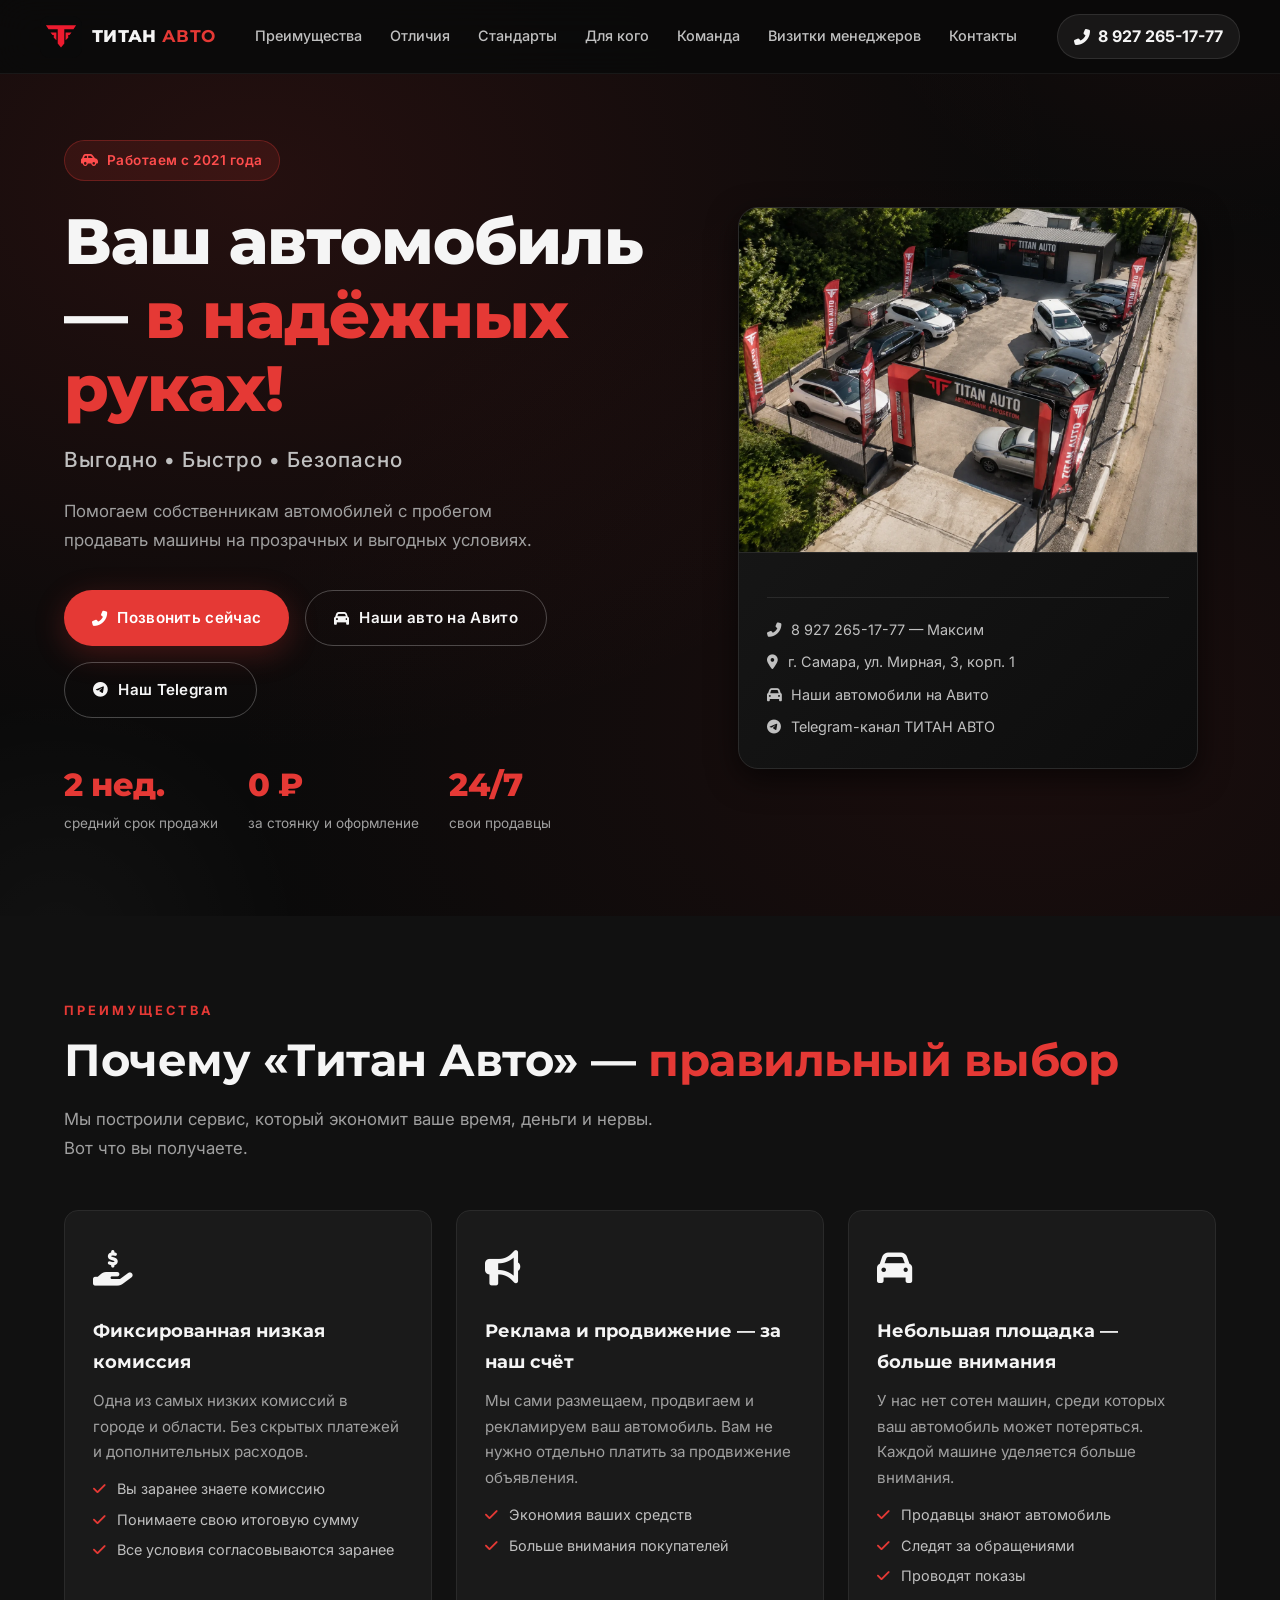
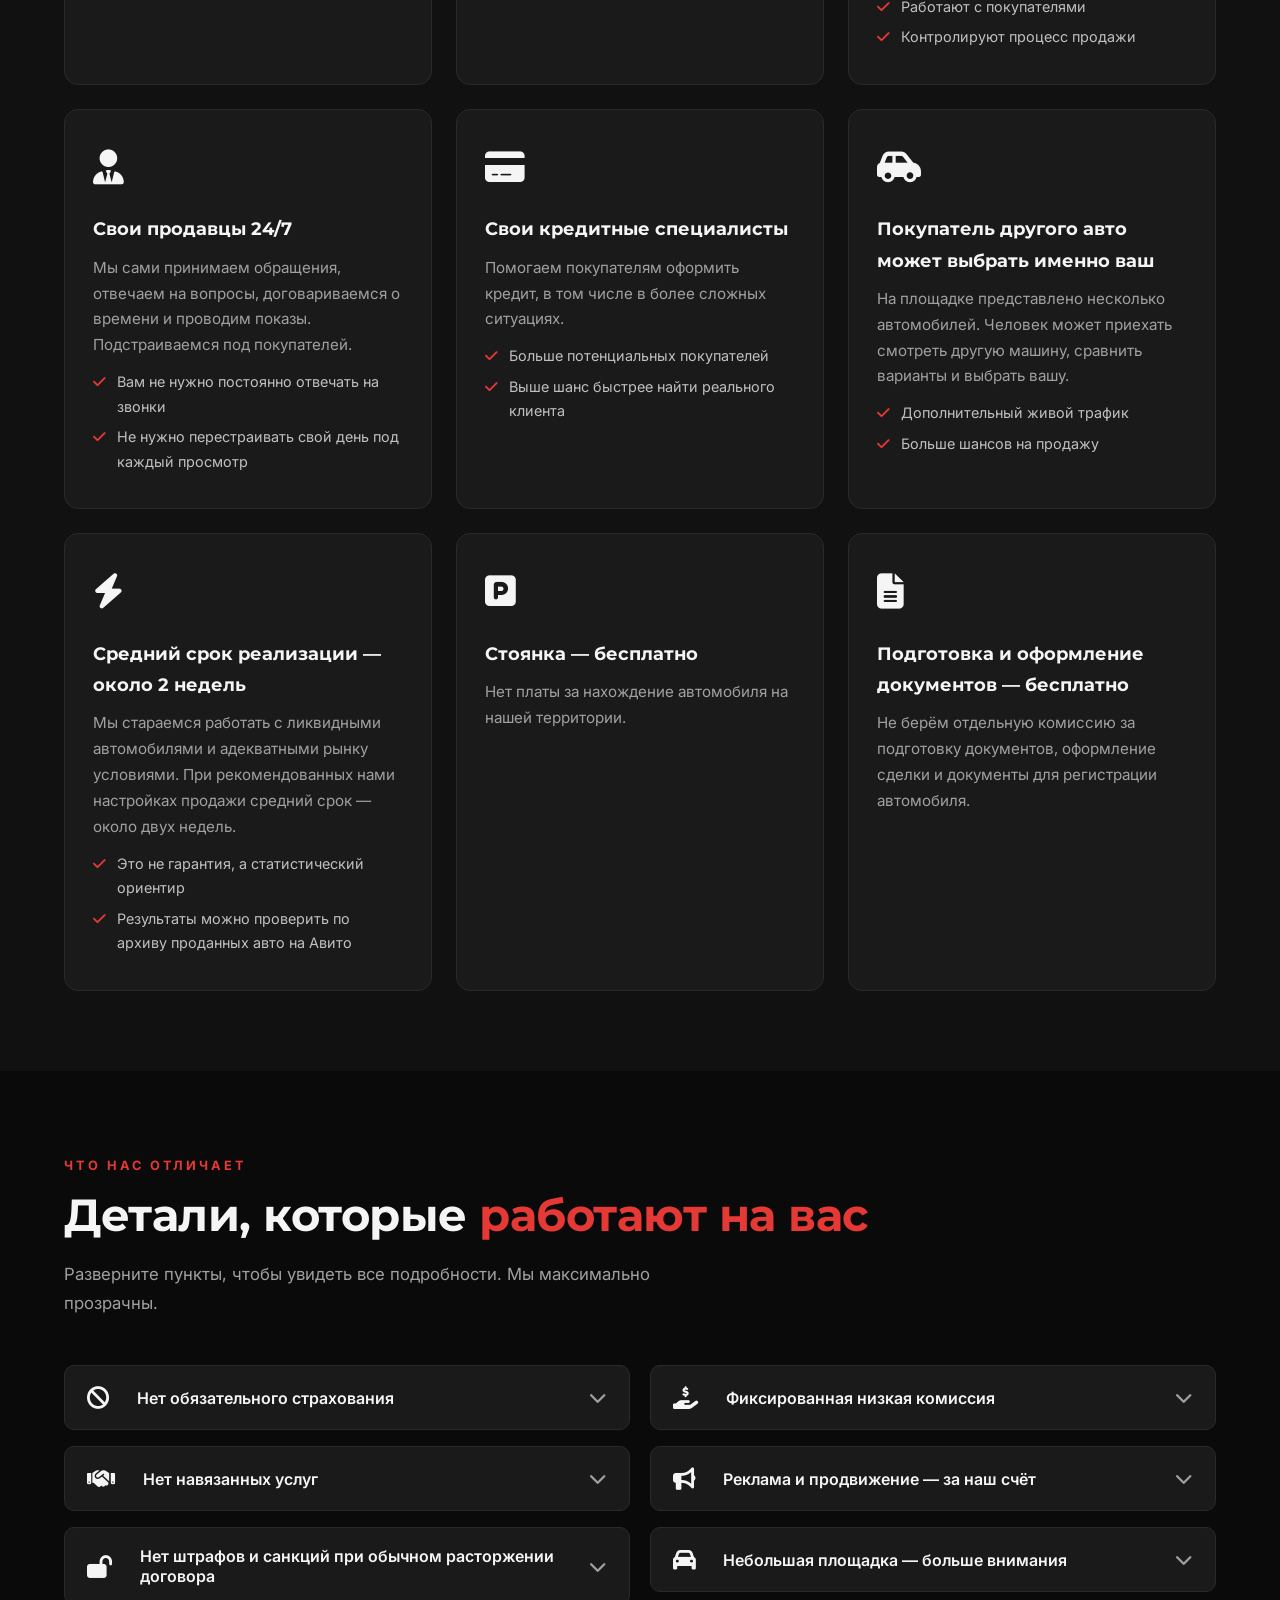
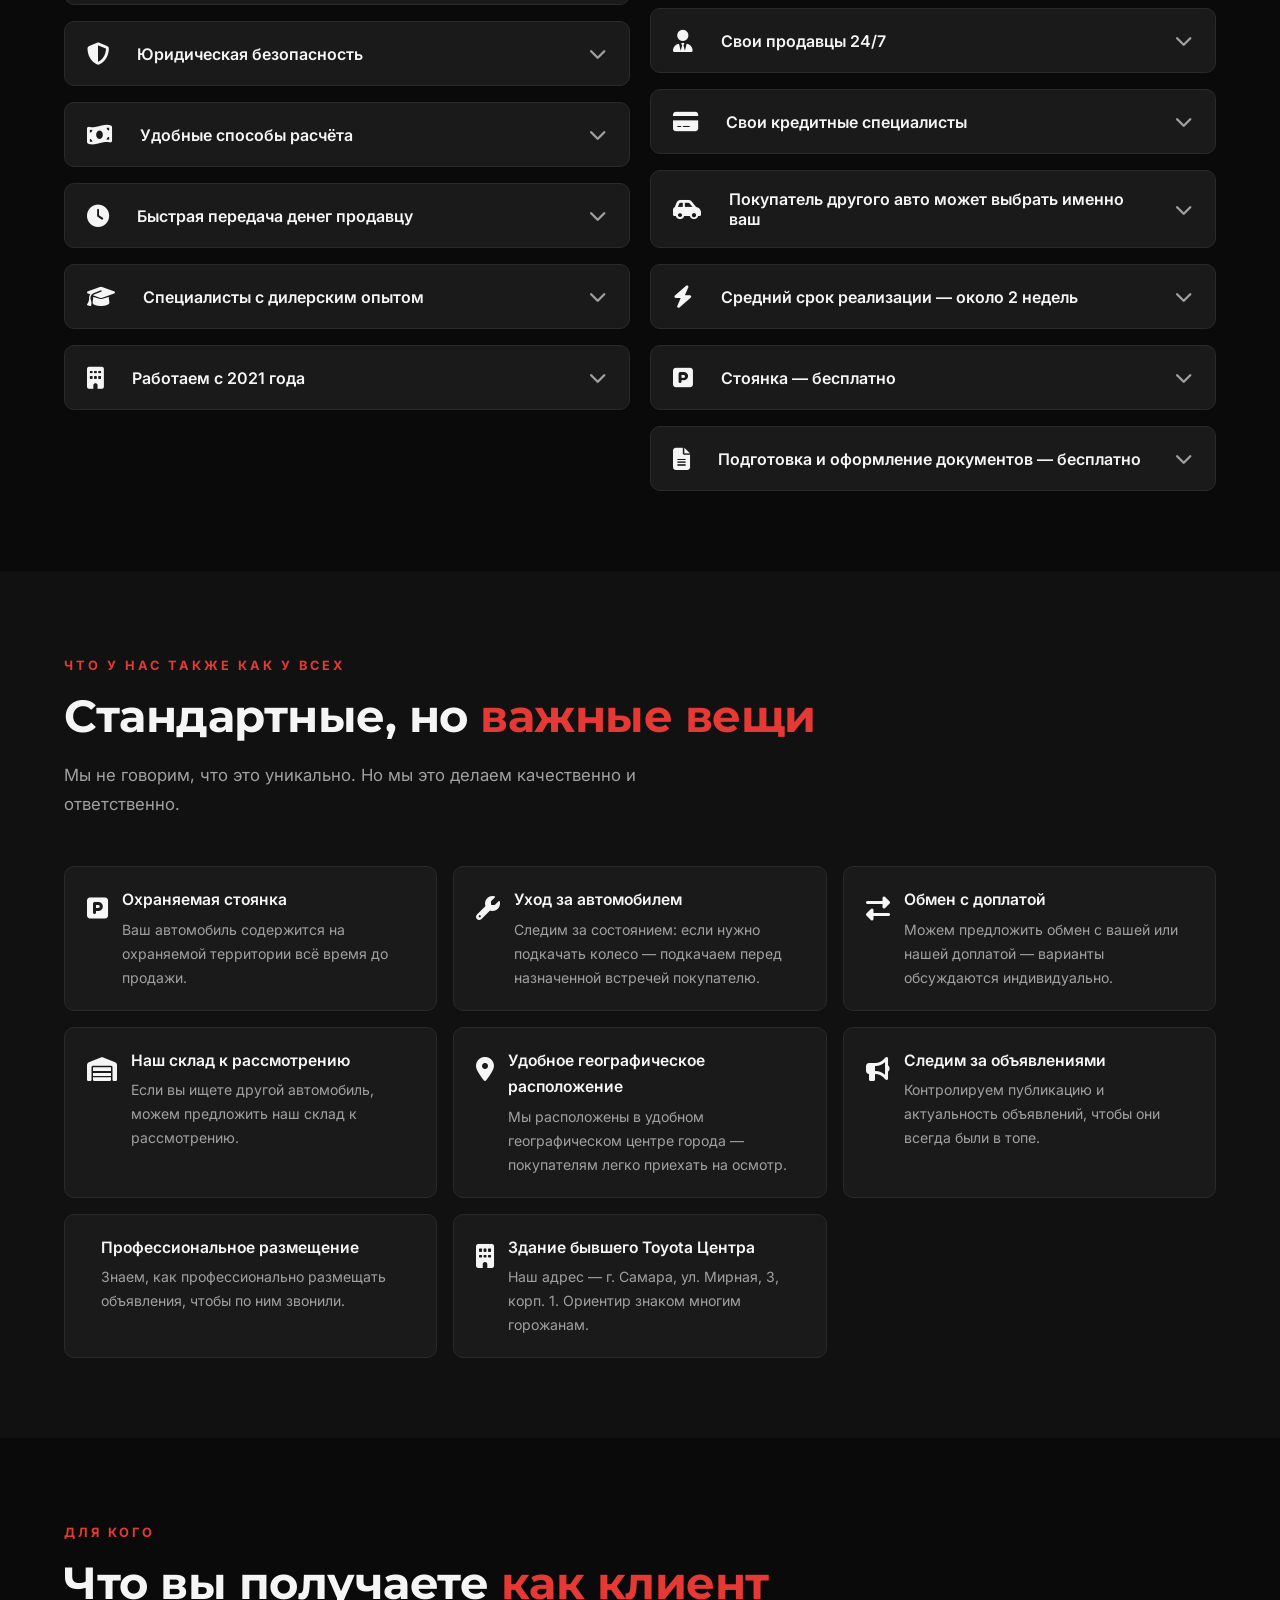
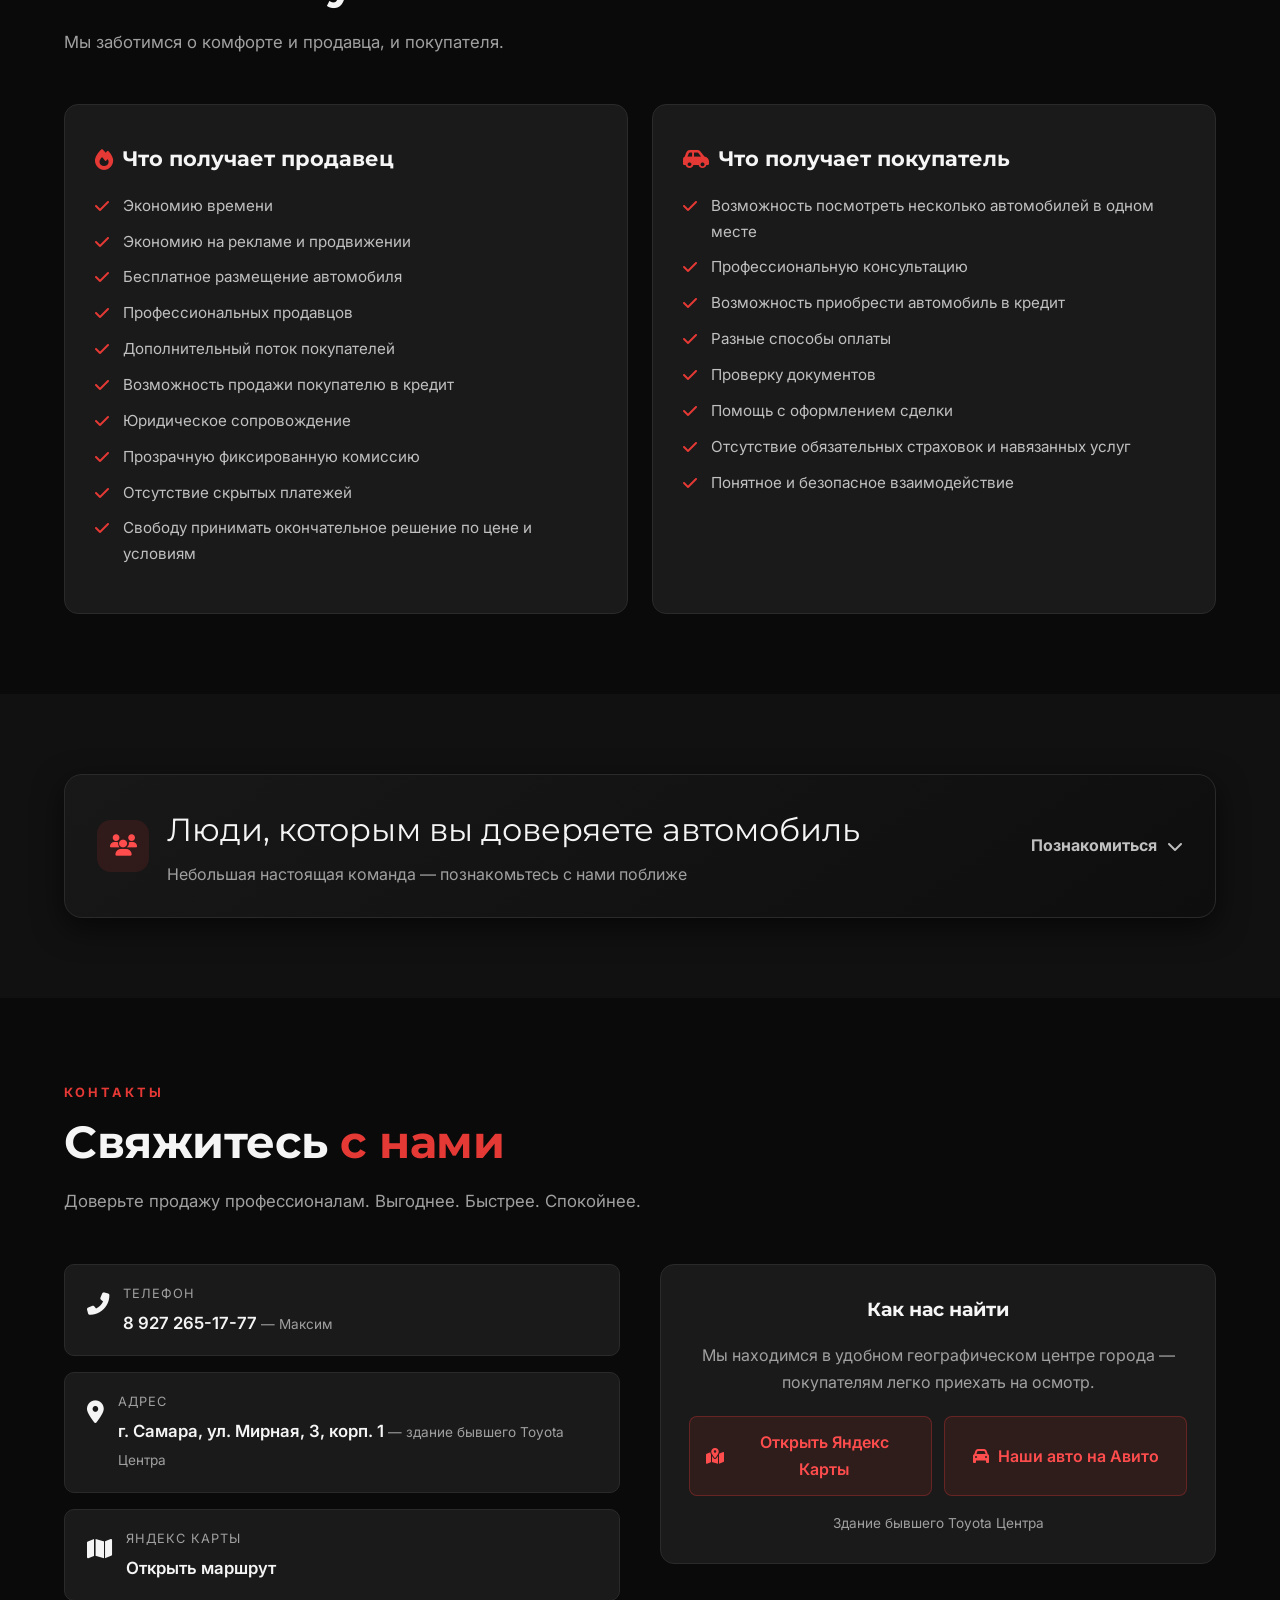
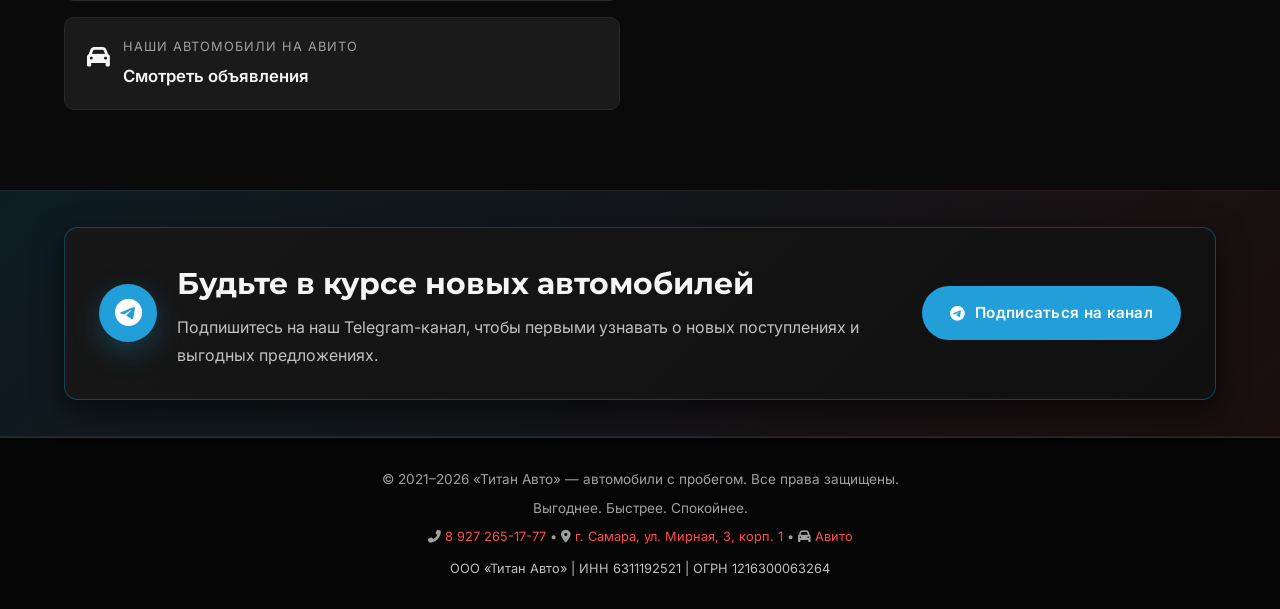
==== index.html @ 08566175 "Add branded TITAN AUTO manager contact cards" ====
<!DOCTYPE html>
<html lang="ru">
<head>
    <meta charset="UTF-8">
    <meta name="viewport" content="width=device-width, initial-scale=1.0">
    <title>ТИТАН АВТО — автомобили с пробегом | Самара</title>
    <meta name="description" content="ТИТАН АВТО — продажа автомобилей с пробегом в Самаре. Фиксированная низкая комиссия, реклама за наш счёт, свои продавцы 24/7. Доверьте продажу профессионалам.">
    <meta name="theme-color" content="#0a0a0a">
    <link rel="icon" href="assets/brand/favicon.svg" type="image/svg+xml">
    <!-- Font Awesome 6 (бесплатные иконки) -->
    <link rel="stylesheet" href="https://cdnjs.cloudflare.com/ajax/libs/font-awesome/6.5.1/css/all.min.css" integrity="sha512-DTOQO9RWCH3ppGqcWaEA1BIZOC6xxalwEsw9c2QQeAIftl+Vegovlnee1c9QX4TctnWMn13TZye+giMm8e2LwA==" crossorigin="anonymous" referrerpolicy="no-referrer" />
    <style>
        :root {
            --black: #0a0a0a;
            --dark: #111111;
            --dark-2: #1a1a1a;
            --dark-3: #222222;
            --red: #e53935;
            --red-hover: #ff4d4d;
            --red-glow: rgba(229, 57, 53, 0.25);
            --white: #f5f5f5;
            --gray: #a0a0a0;
            --gray-light: #c0c0c0;
            --border: #2a2a2a;
            --shadow: 0 10px 30px rgba(0, 0, 0, 0.6);
            --radius: 14px;
            --transition: 0.3s cubic-bezier(0.4, 0, 0.2, 1);
            --font-heading: 'Montserrat', sans-serif;
            --font-body: 'Inter', sans-serif;
        }

        * {
            margin: 0;
            padding: 0;
            box-sizing: border-box;
        }

        html {
            scroll-behavior: smooth;
            scroll-padding-top: 80px;
        }

        body {
            font-family: var(--font-body);
            background-color: var(--black);
            color: var(--white);
            line-height: 1.7;
            font-size: 16px;
            -webkit-font-smoothing: antialiased;
            -moz-osx-font-smoothing: grayscale;
            overflow-x: hidden;
        }

        a {
            color: inherit;
            text-decoration: none;
            transition: var(--transition);
        }

        img {
            max-width: 100%;
            display: block;
        }

        .container {
            max-width: 1200px;
            margin: 0 auto;
            padding: 0 24px;
        }

        /* ============ HEADER ============ */
        .header {
            position: fixed;
            top: 0;
            left: 0;
            right: 0;
            z-index: 1000;
            background: rgba(10, 10, 10, 0.92);
            backdrop-filter: blur(18px);
            -webkit-backdrop-filter: blur(18px);
            border-bottom: 1px solid rgba(255, 255, 255, 0.06);
            transition: var(--transition);
        }
        .header.scrolled {
            background: rgba(10, 10, 10, 0.98);
            box-shadow: 0 4px 20px rgba(0, 0, 0, 0.7);
        }
        .header-inner {
            display: flex;
            align-items: center;
            justify-content: space-between;
            padding: 14px 0;
        }
        .logo {
            display: flex;
            align-items: center;
            gap: 10px;
            flex-shrink: 0;
            font-family: var(--font-heading);
            font-size: 1.05rem;
            font-weight: 800;
            letter-spacing: 0.02em;
        }
        .logo img {
            width: 42px;
            height: 42px;
            object-fit: contain;
        }
        .logo strong {
            color: var(--red);
        }

        .nav {
            display: flex;
            align-items: center;
            gap: 28px;
        }
        .nav a {
            font-size: 0.9rem;
            font-weight: 500;
            color: var(--gray-light);
            position: relative;
            padding: 4px 0;
        }
        .nav a::after {
            content: '';
            position: absolute;
            bottom: -2px;
            left: 0;
            width: 0%;
            height: 2px;
            background: var(--red);
            border-radius: 2px;
            transition: var(--transition);
        }
        .nav a:hover {
            color: var(--white);
        }
        .nav a:hover::after {
            width: 100%;
        }

        .header-phone {
            display: flex;
            align-items: center;
            gap: 8px;
            font-weight: 700;
            color: var(--white);
            font-size: 1rem;
            background: rgba(255, 255, 255, 0.06);
            padding: 8px 16px;
            border-radius: 50px;
            border: 1px solid rgba(255, 255, 255, 0.1);
            transition: var(--transition);
        }
        .header-phone:hover {
            background: var(--red);
            border-color: var(--red);
            box-shadow: 0 4px 20px var(--red-glow);
        }

        .burger {
            display: none;
            flex-direction: column;
            gap: 5px;
            background: none;
            border: none;
            cursor: pointer;
            padding: 10px;
            margin-right: -10px;
            border-radius: 8px;
        }
        .burger span {
            width: 26px;
            height: 2.5px;
            background: var(--white);
            border-radius: 3px;
            transition: var(--transition);
        }
        .burger.active span:nth-child(1) {
            transform: rotate(45deg) translate(5px, 5px);
        }
        .burger.active span:nth-child(2) {
            opacity: 0;
        }
        .burger.active span:nth-child(3) {
            transform: rotate(-45deg) translate(5px, -5px);
        }

        .mobile-menu {
            display: none;
            flex-direction: column;
            background: rgba(10, 10, 10, 0.98);
            backdrop-filter: blur(20px);
            border-bottom: 1px solid var(--border);
            padding: 16px 24px 24px;
            gap: 12px;
            position: absolute;
            top: 100%;
            left: 0;
            right: 0;
            z-index: 999;
        }
        .mobile-menu.open {
            display: flex;
        }
        .mobile-menu a {
            font-size: 1.05rem;
            padding: 10px 0;
            color: var(--gray-light);
            border-bottom: 1px solid rgba(255, 255, 255, 0.05);
            display: flex;
            align-items: center;
            gap: 10px;
        }
        .mobile-menu a:hover {
            color: var(--red);
        }

        /* ============ HERO ============ */
        .hero {
            position: relative;
            min-height: 100vh;
            display: flex;
            align-items: center;
            padding: 140px 0 80px;
            background:
                radial-gradient(ellipse at 20% 20%, rgba(229, 57, 53, 0.12) 0%, transparent 55%),
                radial-gradient(ellipse at 80% 80%, rgba(229, 57, 53, 0.08) 0%, transparent 55%),
                var(--black);
            overflow: hidden;
        }
        .hero::before {
            content: '';
            position: absolute;
            top: -50%;
            right: -20%;
            width: 700px;
            height: 700px;
            background: radial-gradient(circle, rgba(229, 57, 53, 0.07) 0%, transparent 70%);
            border-radius: 50%;
            pointer-events: none;
        }
        .hero::after {
            content: '';
            position: absolute;
            bottom: -30%;
            left: -15%;
            width: 500px;
            height: 500px;
            background: radial-gradient(circle, rgba(255, 255, 255, 0.03) 0%, transparent 70%);
            border-radius: 50%;
            pointer-events: none;
        }
        .hero-inner {
            position: relative;
            z-index: 1;
            display: grid;
            grid-template-columns: 1.1fr 0.9fr;
            gap: 50px;
            align-items: center;
        }
        .hero-badge {
            display: inline-flex;
            align-items: center;
            gap: 8px;
            background: rgba(229, 57, 53, 0.12);
            border: 1px solid rgba(229, 57, 53, 0.3);
            color: var(--red-hover);
            font-size: 0.85rem;
            font-weight: 600;
            padding: 8px 16px;
            border-radius: 50px;
            margin-bottom: 24px;
            letter-spacing: 0.5px;
        }
        .hero h1 {
            font-family: var(--font-heading);
            font-size: clamp(2.5rem, 5vw, 4rem);
            font-weight: 800;
            line-height: 1.15;
            letter-spacing: -1px;
            margin-bottom: 16px;
        }
        .hero h1 .highlight {
            color: var(--red);
            position: relative;
        }
        .hero-subtitle {
            font-size: 1.3rem;
            font-weight: 500;
            color: var(--gray-light);
            margin-bottom: 20px;
            letter-spacing: 1px;
        }
        .hero-text {
            font-size: 1.05rem;
            color: var(--gray);
            max-width: 500px;
            margin-bottom: 36px;
        }
        .hero-actions {
            display: flex;
            flex-wrap: wrap;
            gap: 16px;
        }
        .btn {
            display: inline-flex;
            align-items: center;
            gap: 10px;
            padding: 14px 28px;
            border-radius: 50px;
            font-weight: 600;
            font-size: 0.95rem;
            transition: var(--transition);
            border: none;
            cursor: pointer;
            letter-spacing: 0.3px;
        }
        .btn-primary {
            background: var(--red);
            color: #fff;
            box-shadow: 0 8px 30px var(--red-glow);
        }
        .btn-primary:hover {
            background: var(--red-hover);
            transform: translateY(-2px);
            box-shadow: 0 12px 40px rgba(229, 57, 53, 0.4);
        }
        .btn-outline {
            background: transparent;
            color: var(--white);
            border: 1.5px solid rgba(255, 255, 255, 0.25);
        }
        .btn-outline:hover {
            border-color: var(--red);
            color: var(--red-hover);
            background: rgba(229, 57, 53, 0.05);
        }
        .hero-stats {
            display: flex;
            gap: 30px;
            margin-top: 40px;
            flex-wrap: wrap;
        }
        .hero-stat {
            display: flex;
            flex-direction: column;
        }
        .hero-stat .number {
            font-family: var(--font-heading);
            font-size: 2rem;
            font-weight: 800;
            color: var(--red);
            letter-spacing: -0.5px;
        }
        .hero-stat .label {
            font-size: 0.85rem;
            color: var(--gray);
        }

        .hero-visual {
            position: relative;
            display: flex;
            align-items: center;
            justify-content: center;
        }
        .hero-visual-inner {
            width: 100%;
            max-width: 460px;
            background: linear-gradient(135deg, #1a1a1a, #0d0d0d);
            border: 1px solid var(--border);
            border-radius: 20px;
            box-shadow: var(--shadow);
            position: relative;
            overflow: hidden;
        }
        .hero-visual-inner::before {
            content: '';
            position: absolute;
            top: -2px;
            left: -2px;
            right: -2px;
            bottom: -2px;
            background: linear-gradient(135deg, var(--red), transparent, var(--red));
            border-radius: 21px;
            z-index: -1;
            opacity: 0.3;
        }
        .hero-showroom {
            width: 100%;
            height: 345px;
            object-fit: cover;
            object-position: 72% 0%;
            border-bottom: 1px solid var(--border);
        }
        .hero-visual-copy {
            padding: 24px 28px 28px;
        }
        .hero-visual h3 {
            font-family: var(--font-heading);
            font-size: 1.3rem;
            text-align: center;
            margin-bottom: 8px;
            color: var(--white);
        }
        .hero-visual p {
            text-align: center;
            color: var(--gray);
            font-size: 0.9rem;
        }
        .hero-contact-mini {
            display: flex;
            flex-direction: column;
            gap: 8px;
            margin-top: 20px;
            padding-top: 20px;
            border-top: 1px solid var(--border);
        }
        .hero-contact-mini a {
            display: flex;
            align-items: center;
            gap: 10px;
            color: var(--gray-light);
            font-size: 0.9rem;
        }
        .hero-contact-mini a:hover {
            color: var(--red-hover);
        }

        /* ============ TEAM STORY ============ */
        .team-story {
            background: var(--dark);
        }
        .team-disclosure {
            background: linear-gradient(145deg, #181818, #0e0e0e);
            border: 1px solid var(--border);
            border-radius: 18px;
            overflow: hidden;
            box-shadow: var(--shadow);
        }
        .team-summary {
            display: flex;
            align-items: center;
            justify-content: space-between;
            gap: 24px;
            padding: 28px 32px;
            cursor: pointer;
            list-style: none;
        }
        .team-summary::-webkit-details-marker {
            display: none;
        }
        .team-summary-copy {
            display: flex;
            align-items: center;
            gap: 18px;
        }
        .team-summary-icon {
            display: grid;
            place-items: center;
            width: 52px;
            height: 52px;
            flex-shrink: 0;
            border-radius: 14px;
            background: rgba(229, 57, 53, 0.12);
            color: var(--red-hover);
            font-size: 1.35rem;
        }
        .team-summary-title {
            display: block;
            font-family: var(--font-heading);
            font-size: clamp(1.35rem, 2.6vw, 2rem);
            margin-bottom: 4px;
        }
        .team-summary-description {
            display: block;
            color: var(--gray);
        }
        .team-summary-action {
            display: flex;
            align-items: center;
            gap: 10px;
            flex-shrink: 0;
            color: var(--gray-light);
            font-weight: 700;
        }
        .team-summary-action i {
            transition: transform var(--transition);
        }
        .team-disclosure[open] .team-summary-action i {
            transform: rotate(180deg);
        }
        .team-content {
            padding: 0 32px 34px;
            border-top: 1px solid var(--border);
        }
        .team-intro {
            max-width: 850px;
            margin: 28px auto 30px;
            color: var(--gray-light);
            text-align: center;
            font-size: 1.02rem;
        }
        .team-grid {
            display: grid;
            grid-template-columns: repeat(3, minmax(0, 1fr));
            gap: 18px;
        }
        .team-card {
            position: relative;
            min-width: 0;
            background: #131313;
            border: 1px solid var(--border);
            border-radius: 14px;
            overflow: hidden;
        }
        .team-card.featured {
            grid-column: span 2;
            display: grid;
            grid-template-columns: minmax(220px, 0.8fr) 1.2fr;
            border-color: rgba(229, 57, 53, 0.42);
            transform: translateY(-6px);
            box-shadow: 0 16px 40px rgba(0, 0, 0, 0.36);
        }
        .team-photo,
        .team-placeholder {
            width: 100%;
            height: 260px;
        }
        .team-photo {
            object-fit: cover;
        }
        .team-card.featured .team-photo {
            height: 100%;
            min-height: 360px;
            object-position: center 30%;
        }
        .team-placeholder {
            display: grid;
            place-items: center;
            padding: 22px;
            text-align: center;
            background:
                linear-gradient(135deg, rgba(229, 57, 53, 0.1), transparent 55%),
                #0d0d0d;
            color: #555;
            font-size: 2.4rem;
        }
        .team-placeholder small {
            display: block;
            max-width: 220px;
            margin-top: 8px;
            color: var(--gray);
            font-size: 0.72rem;
            line-height: 1.4;
            overflow-wrap: anywhere;
        }
        .team-card-body {
            padding: 20px;
        }
        .team-card.featured .team-card-body {
            display: flex;
            flex-direction: column;
            justify-content: center;
            padding: 30px;
        }
        .team-role {
            color: var(--red-hover);
            font-size: 0.75rem;
            font-weight: 800;
            letter-spacing: 0.08em;
            text-transform: uppercase;
        }
        .team-card h3 {
            margin: 6px 0 9px;
            font-family: var(--font-heading);
            font-size: 1.28rem;
        }
        .team-card p {
            color: var(--gray);
            font-size: 0.9rem;
        }
        .team-social {
            display: inline-flex;
            align-items: center;
            gap: 8px;
            margin-top: 16px;
            color: #48b8ed;
            font-weight: 700;
        }
        .team-moments {
            margin-top: 24px;
            padding: 24px;
            border: 1px dashed #3a3a3a;
            border-radius: 14px;
            text-align: center;
        }
        .team-moments h3 {
            font-family: var(--font-heading);
            margin-bottom: 6px;
        }
        .team-moments p {
            color: var(--gray);
        }
        .team-moments-grid {
            display: grid;
            grid-template-columns: repeat(3, 1fr);
            gap: 12px;
            margin-top: 18px;
        }
        .moment-placeholder {
            display: grid;
            place-items: center;
            min-height: 130px;
            padding: 16px;
            border-radius: 10px;
            background: #101010;
            color: #666;
            font-size: 0.78rem;
            overflow-wrap: anywhere;
        }

        /* ============ SECTION GENERAL ============ */
        .section {
            padding: 80px 0;
            position: relative;
        }
        .section-dark {
            background: var(--dark);
        }
        .contacts-section {
            background: var(--black);
        }
        .section-label {
            display: inline-block;
            font-size: 0.8rem;
            font-weight: 700;
            letter-spacing: 3px;
            text-transform: uppercase;
            color: var(--red);
            margin-bottom: 12px;
        }
        .section-title {
            font-family: var(--font-heading);
            font-size: clamp(2rem, 3.5vw, 2.8rem);
            font-weight: 700;
            letter-spacing: -0.5px;
            margin-bottom: 16px;
            line-height: 1.25;
        }
        .section-subtitle {
            font-size: 1.05rem;
            color: var(--gray);
            max-width: 600px;
            margin-bottom: 48px;
        }
        .text-red {
            color: var(--red);
        }

        /* ============ CARDS GRID ============ */
        .cards-grid {
            display: grid;
            grid-template-columns: repeat(auto-fit, minmax(300px, 1fr));
            gap: 24px;
        }
        .card {
            background: var(--dark-2);
            border: 1px solid var(--border);
            border-radius: var(--radius);
            padding: 28px;
            transition: var(--transition);
            position: relative;
            overflow: hidden;
        }
        .card::before {
            content: '';
            position: absolute;
            top: 0;
            left: 0;
            right: 0;
            height: 3px;
            background: linear-gradient(90deg, var(--red), transparent);
            opacity: 0;
            transition: var(--transition);
        }
        .card:hover {
            border-color: rgba(229, 57, 53, 0.4);
            transform: translateY(-4px);
            box-shadow: 0 16px 40px rgba(0, 0, 0, 0.5);
        }
        .card:hover::before {
            opacity: 1;
        }
        .card-icon {
            font-size: 2.2rem;
            margin-bottom: 16px;
            display: block;
            color: var(--white);
        }
        .card h3 {
            font-family: var(--font-heading);
            font-size: 1.15rem;
            font-weight: 700;
            margin-bottom: 10px;
            color: var(--white);
        }
        .card p {
            color: var(--gray);
            font-size: 0.95rem;
            margin-bottom: 12px;
        }
        .card ul {
            list-style: none;
            padding: 0;
        }
        .card ul li {
            padding-left: 24px;
            position: relative;
            font-size: 0.9rem;
            color: var(--gray-light);
            margin-bottom: 6px;
        }
        .card ul li::before {
            content: '\f00c'; /* Font Awesome check */
            font-family: 'Font Awesome 6 Free';
            font-weight: 900;
            position: absolute;
            left: 0;
            color: var(--red);
            font-size: 0.9rem;
        }

        /* ============ ACCORDION ============ */
        .accordion-wrapper {
            display: grid;
            grid-template-columns: 1fr 1fr;
            gap: 20px;
            align-items: start;
        }
        .accordion-wrapper > div {
            display: grid;
            gap: 16px;
            align-content: start;
        }
        .accordion-item {
            background: var(--dark-2);
            border: 1px solid var(--border);
            border-radius: 10px;
            overflow: hidden;
            transition: var(--transition);
        }
        .accordion-item:hover {
            border-color: rgba(229, 57, 53, 0.3);
        }
        .accordion-header {
            width: 100%;
            display: flex;
            align-items: center;
            justify-content: space-between;
            gap: 16px;
            padding: 18px 22px;
            background: none;
            border: none;
            cursor: pointer;
            font-size: 1rem;
            font-weight: 600;
            color: var(--white);
            text-align: left;
            font-family: var(--font-body);
            transition: var(--transition);
        }
        .accordion-header:hover {
            color: var(--red-hover);
        }
        .accordion-icon {
            font-size: 1.4rem;
            margin-right: 12px;
            flex-shrink: 0;
            color: var(--white);
        }
        .accordion-title {
            flex: 1;
        }
        .accordion-arrow {
            font-size: 1.1rem;
            transition: transform 0.3s ease;
            color: var(--gray);
        }
        .accordion-item.active .accordion-arrow {
            transform: rotate(180deg);
            color: var(--red);
        }
        .accordion-body {
            max-height: 0;
            overflow: hidden;
            transition: max-height 0.4s ease, padding 0.3s ease;
            padding: 0 22px;
            color: var(--gray);
            font-size: 0.92rem;
            line-height: 1.7;
        }
        .accordion-item.active .accordion-body {
            max-height: 500px;
            padding: 0 22px 22px;
        }
        .accordion-body ul {
            list-style: none;
            padding: 0;
            margin-top: 8px;
        }
        .accordion-body ul li {
            padding-left: 22px;
            position: relative;
            margin-bottom: 6px;
            color: var(--gray-light);
        }
        .accordion-body ul li::before {
            content: '\f0da'; /* Font Awesome caret-right */
            font-family: 'Font Awesome 6 Free';
            font-weight: 900;
            position: absolute;
            left: 4px;
            color: var(--red);
            font-size: 0.8rem;
        }

        /* ============ AS WELL SECTION ============ */
        .aswell-list {
            display: grid;
            grid-template-columns: repeat(auto-fit, minmax(280px, 1fr));
            gap: 16px;
        }
        .aswell-item {
            display: flex;
            align-items: flex-start;
            gap: 14px;
            background: var(--dark-2);
            border: 1px solid var(--border);
            border-radius: 10px;
            padding: 20px 22px;
            transition: var(--transition);
        }
        .aswell-item:hover {
            border-color: rgba(229, 57, 53, 0.3);
            background: #1e1e1e;
        }
        .aswell-item .icon {
            font-size: 1.5rem;
            flex-shrink: 0;
            margin-top: 2px;
            color: var(--white);
        }
        .aswell-item .text h4 {
            font-size: 0.98rem;
            font-weight: 600;
            color: var(--white);
            margin-bottom: 4px;
        }
        .aswell-item .text p {
            font-size: 0.88rem;
            color: var(--gray);
        }

        /* ============ FOR WHOM ============ */
        .for-whom-grid {
            display: grid;
            grid-template-columns: 1fr 1fr;
            gap: 24px;
        }
        .for-whom-card {
            background: var(--dark-2);
            border: 1px solid var(--border);
            border-radius: var(--radius);
            padding: 36px 30px;
            transition: var(--transition);
        }
        .for-whom-card:hover {
            border-color: rgba(229, 57, 53, 0.4);
            box-shadow: 0 16px 40px rgba(0, 0, 0, 0.5);
        }
        .for-whom-card h3 {
            font-family: var(--font-heading);
            font-size: 1.3rem;
            margin-bottom: 16px;
            color: var(--white);
            display: flex;
            align-items: center;
            gap: 10px;
        }
        .for-whom-card h3 i {
            color: var(--red);
        }
        .for-whom-card ul {
            list-style: none;
            padding: 0;
        }
        .for-whom-card ul li {
            padding-left: 28px;
            position: relative;
            margin-bottom: 10px;
            color: var(--gray-light);
            font-size: 0.95rem;
        }
        .for-whom-card ul li::before {
            content: '\f00c'; /* Font Awesome check */
            font-family: 'Font Awesome 6 Free';
            font-weight: 900;
            position: absolute;
            left: 0;
            color: var(--red);
            font-size: 1rem;
        }

        /* ============ CONTACT ============ */
        .contact-grid {
            display: grid;
            grid-template-columns: 1fr 1fr;
            gap: 40px;
            align-items: start;
        }
        .contact-info {
            display: flex;
            flex-direction: column;
            gap: 16px;
        }
        .contact-item {
            display: flex;
            align-items: flex-start;
            gap: 14px;
            background: var(--dark-2);
            border: 1px solid var(--border);
            border-radius: 10px;
            padding: 18px 22px;
            transition: var(--transition);
        }
        .contact-item:hover {
            border-color: rgba(229, 57, 53, 0.4);
        }
        .contact-item .icon {
            font-size: 1.4rem;
            flex-shrink: 0;
            margin-top: 2px;
            color: var(--white);
        }
        .contact-item .label {
            font-size: 0.8rem;
            color: var(--gray);
            text-transform: uppercase;
            letter-spacing: 1px;
            margin-bottom: 4px;
        }
        .contact-item .value {
            font-size: 1.05rem;
            font-weight: 600;
            color: var(--white);
        }
        .contact-item .value a:hover {
            color: var(--red-hover);
        }
        .contact-item .value small {
            font-weight: 400;
            color: var(--gray);
            font-size: 0.85rem;
        }

        .contact-map {
            background: var(--dark-2);
            border: 1px solid var(--border);
            border-radius: var(--radius);
            padding: 28px;
            text-align: center;
        }
        .contact-map h3 {
            font-family: var(--font-heading);
            margin-bottom: 16px;
            font-size: 1.2rem;
        }
        .contact-map a {
            display: inline-block;
            margin: 8px;
            padding: 12px 20px;
            border-radius: 8px;
            background: rgba(229, 57, 53, 0.1);
            color: var(--red-hover);
            font-weight: 600;
            border: 1px solid rgba(229, 57, 53, 0.3);
            transition: var(--transition);
        }
        .contact-map a:hover {
            background: var(--red);
            color: #fff;
            border-color: var(--red);
        }
        .contact-actions {
            display: grid;
            grid-template-columns: repeat(2, minmax(0, 1fr));
            gap: 12px;
            margin-top: 20px;
        }
        .contact-map .contact-action {
            display: flex;
            align-items: center;
            justify-content: center;
            gap: 9px;
            width: 100%;
            min-height: 52px;
            margin: 0;
            padding: 12px 16px;
        }

        /* ============ TELEGRAM CTA ============ */
        .telegram-section {
            padding: 36px 0;
            background: linear-gradient(135deg, rgba(34, 158, 217, 0.12), rgba(229, 57, 53, 0.08));
            border-top: 1px solid rgba(255, 255, 255, 0.06);
            border-bottom: 1px solid rgba(255, 255, 255, 0.06);
        }
        .telegram-card {
            display: flex;
            align-items: center;
            justify-content: space-between;
            gap: 28px;
            padding: 30px 34px;
            background: linear-gradient(135deg, #171717, #101010);
            border: 1px solid rgba(34, 158, 217, 0.35);
            border-radius: var(--radius);
            box-shadow: var(--shadow);
        }
        .telegram-copy {
            display: flex;
            align-items: center;
            gap: 20px;
        }
        .telegram-icon {
            display: grid;
            place-items: center;
            width: 58px;
            height: 58px;
            flex-shrink: 0;
            border-radius: 50%;
            background: #229ed9;
            color: #fff;
            font-size: 1.75rem;
            box-shadow: 0 10px 28px rgba(34, 158, 217, 0.28);
        }
        .telegram-card h2 {
            font-family: var(--font-heading);
            font-size: clamp(1.35rem, 2.5vw, 1.9rem);
            margin-bottom: 5px;
        }
        .telegram-card p {
            color: var(--gray-light);
        }
        .telegram-btn {
            flex-shrink: 0;
            background: #229ed9;
            color: #fff;
            border-color: #229ed9;
        }
        .telegram-btn:hover {
            background: #36ace3;
            border-color: #36ace3;
            box-shadow: 0 8px 26px rgba(34, 158, 217, 0.3);
        }

        /* ============ FOOTER ============ */
        .footer {
            background: #050505;
            border-top: 1px solid var(--border);
            padding: 30px 0;
            text-align: center;
        }
        .footer p {
            color: var(--gray);
            font-size: 0.85rem;
            margin-bottom: 6px;
        }
        .footer a {
            color: var(--red-hover);
        }
        .footer a:hover {
            text-decoration: underline;
        }
        .footer .company-info {
            font-size: 0.8rem;
            color: var(--gray-light);
            margin-top: 10px;
        }

        /* ============ ANIMATIONS ============ */
        .fade-in {
            opacity: 0;
            transform: translateY(30px);
            transition: opacity 0.7s ease, transform 0.7s ease;
        }
        .fade-in.visible {
            opacity: 1;
            transform: translateY(0);
        }

        /* ============ RESPONSIVE ============ */
        @media (max-width: 968px) {
            .container {
                padding-left: 28px;
                padding-right: 28px;
            }
            .header-inner {
                min-height: 76px;
                padding: 10px 0;
            }
            .nav {
                display: none;
            }
            .burger {
                display: flex;
            }
            .header-phone {
                display: none;
            }
            .hero-inner {
                grid-template-columns: 1fr;
                gap: 30px;
            }
            .hero-visual-inner {
                max-width: 100%;
            }
            .accordion-wrapper {
                grid-template-columns: 1fr;
                gap: 14px;
            }
            .for-whom-grid {
                grid-template-columns: 1fr;
            }
            .contact-grid {
                grid-template-columns: 1fr;
            }
            .telegram-card {
                align-items: flex-start;
                flex-direction: column;
            }
            .team-grid {
                grid-template-columns: repeat(2, minmax(0, 1fr));
            }
            .team-card.featured {
                grid-column: 1 / -1;
            }
        }

        @media (max-width: 480px) {
            .container {
                padding-left: 20px;
                padding-right: 20px;
            }
            .logo img {
                width: 40px;
                height: 40px;
            }
            .logo {
                gap: 8px;
                font-size: 0.95rem;
            }
            .burger {
                margin-right: -8px;
            }
            .mobile-menu {
                padding: 14px 20px 24px;
            }
            .hero {
                min-height: auto;
                padding: 112px 0 64px;
            }
            .hero-inner {
                gap: 36px;
            }
            .hero h1 {
                font-size: 2.2rem;
            }
            .hero-subtitle {
                font-size: 1.1rem;
            }
            .hero-stats {
                display: grid;
                grid-template-columns: repeat(2, minmax(0, 1fr));
                gap: 20px 16px;
                margin-top: 32px;
            }
            .hero-stat:last-child {
                grid-column: 1 / -1;
            }
            .hero-actions {
                gap: 12px;
            }
            .hero-actions .btn {
                width: 100%;
                justify-content: center;
            }
            .hero-visual-copy {
                padding: 20px;
            }
            .hero-showroom {
                height: 270px;
            }
            .hero-contact-mini a {
                align-items: flex-start;
                overflow-wrap: anywhere;
            }
            .accordion-wrapper {
                gap: 16px;
            }
            .accordion-wrapper > div {
                gap: 16px;
            }
            .accordion-header {
                gap: 10px;
                padding: 17px 16px;
            }
            .accordion-icon {
                margin-right: 4px;
            }
            .accordion-item.active .accordion-body {
                padding: 0 16px 18px;
            }
            .contact-actions {
                grid-template-columns: 1fr;
            }
            .telegram-section {
                padding: 28px 0;
            }
            .telegram-card {
                gap: 22px;
                padding: 24px 20px;
            }
            .telegram-copy {
                align-items: flex-start;
                gap: 14px;
            }
            .telegram-icon {
                width: 48px;
                height: 48px;
                font-size: 1.45rem;
            }
            .telegram-btn {
                width: 100%;
                justify-content: center;
            }
            .team-summary {
                align-items: flex-start;
                padding: 22px 20px;
            }
            .team-summary-action span {
                display: none;
            }
            .team-content {
                padding: 0 20px 24px;
            }
            .team-grid,
            .team-card.featured {
                grid-template-columns: 1fr;
            }
            .team-card.featured {
                display: block;
                transform: none;
            }
            .team-card.featured .team-photo {
                height: 320px;
                min-height: 0;
            }
            .team-photo,
            .team-placeholder {
                height: 240px;
            }
            .team-moments-grid {
                grid-template-columns: 1fr;
            }
            .btn {
                padding: 12px 22px;
                font-size: 0.85rem;
            }
            .section {
                padding: 60px 0;
            }
            .section-title {
                font-size: 1.8rem;
            }
            .card {
                padding: 20px;
            }
        }
    </style>
    <link rel="preconnect" href="https://fonts.googleapis.com">
    <link rel="preconnect" href="https://fonts.gstatic.com" crossorigin>
    <link href="https://fonts.googleapis.com/css2?family=Inter:wght@400;500;600;700&family=Montserrat:wght@600;700;800;900&display=swap" rel="stylesheet">
</head>
<body>

    <!-- HEADER -->
    <header class="header" id="header">
        <div class="container header-inner">
            <a href="#" class="logo" aria-label="ТИТАН АВТО">
                <img src="assets/brand/favicon.svg" alt="" width="42" height="42">
                <span>ТИТАН <strong>АВТО</strong></span>
            </a>
            <nav class="nav" aria-label="Основная навигация">
                <a href="#advantages">Преимущества</a>
                <a href="#differences">Отличия</a>
                <a href="#aswell">Стандарты</a>
                <a href="#forwhom">Для кого</a>
                <a href="#team">Команда</a>
                <a href="managers/">Визитки менеджеров</a>
                <a href="#contacts">Контакты</a>
            </nav>
            <a href="tel:+79272651777" class="header-phone">
                <i class="fas fa-phone-alt"></i> 8 927 265-17-77
            </a>
            <button class="burger" id="burger" aria-label="Открыть меню" aria-expanded="false">
                <span></span>
                <span></span>
                <span></span>
            </button>
        </div>
        <div class="mobile-menu" id="mobileMenu">
            <a href="#advantages"><i class="fas fa-star"></i> Преимущества</a>
            <a href="#differences"><i class="fas fa-check-circle"></i> Отличия</a>
            <a href="#aswell"><i class="fas fa-thumbs-up"></i> Стандарты</a>
            <a href="#forwhom"><i class="fas fa-users"></i> Для кого</a>
            <a href="#team"><i class="fas fa-user-friends"></i> Команда</a>
            <a href="managers/"><i class="fas fa-address-card"></i> Визитки менеджеров</a>
            <a href="#contacts"><i class="fas fa-phone-alt"></i> Контакты</a>
            <a href="tel:+79272651777" style="color: var(--red); font-weight: 700;"><i class="fas fa-phone-alt"></i> 8 927 265-17-77</a>
        </div>
    </header>

    <!-- HERO -->
    <section class="hero" id="hero">
        <div class="container hero-inner">
            <div class="hero-content fade-in">
                <div class="hero-badge"><i class="fas fa-car-side"></i> Работаем с 2021 года</div>
                <h1>Ваш автомобиль — <span class="highlight">в надёжных руках!</span></h1>
                <p class="hero-subtitle">Выгодно • Быстро • Безопасно</p>
                <p class="hero-text">Помогаем собственникам автомобилей с пробегом продавать машины на прозрачных и выгодных условиях.</p>
                <div class="hero-actions">
                    <a href="tel:+79272651777" class="btn btn-primary"><i class="fas fa-phone-alt"></i> Позвонить сейчас</a>
                    <a href="https://www.avito.ru/brands/i217357739" target="_blank" rel="noopener" class="btn btn-outline"><i class="fas fa-car"></i> Наши авто на Авито</a>
                    <a href="https://t.me/+WhiHgjMCvYJlMmIy" target="_blank" rel="noopener noreferrer" class="btn btn-outline"><i class="fab fa-telegram-plane"></i> Наш Telegram</a>
                </div>
                <div class="hero-stats">
                    <div class="hero-stat">
                        <span class="number">2 нед.</span>
                        <span class="label">средний срок продажи</span>
                    </div>
                    <div class="hero-stat">
                        <span class="number">0 ₽</span>
                        <span class="label">за стоянку и оформление</span>
                    </div>
                    <div class="hero-stat">
                        <span class="number">24/7</span>
                        <span class="label">свои продавцы</span>
                    </div>
                </div>
            </div>
            <div class="hero-visual fade-in">
                <div class="hero-visual-inner">
                    <img class="hero-showroom" src="assets/images/titan-auto-lot.webp" alt="Автомобильная площадка ТИТАН АВТО в Самаре" width="1456" height="1092" fetchpriority="high">
                    <div class="hero-visual-copy">
                        <div class="hero-contact-mini">
                            <a href="tel:+79272651777"><i class="fas fa-phone-alt"></i> 8 927 265-17-77 — Максим</a>
                            <a href="https://yandex.ru/navi/org/titan_avto/17587214231?si=amb6cqehcutceu2yetd3mcbr40" target="_blank" rel="noopener noreferrer"><i class="fas fa-map-marker-alt"></i> г. Самара, ул. Мирная, 3, корп. 1</a>
                            <a href="https://www.avito.ru/brands/i217357739" target="_blank" rel="noopener noreferrer"><i class="fas fa-car"></i> Наши автомобили на Авито</a>
                            <a href="https://t.me/+WhiHgjMCvYJlMmIy" target="_blank" rel="noopener noreferrer"><i class="fab fa-telegram-plane"></i> Telegram-канал ТИТАН АВТО</a>
                        </div>
                    </div>
                </div>
            </div>
        </div>
    </section>

    <!-- ADVANTAGES -->
    <section class="section section-dark" id="advantages">
        <div class="container">
            <div class="fade-in">
                <span class="section-label">Преимущества</span>
                <h2 class="section-title">Почему «Титан Авто» — <span class="text-red">правильный выбор</span></h2>
                <p class="section-subtitle">Мы построили сервис, который экономит ваше время, деньги и нервы. Вот что вы получаете.</p>
            </div>
            <div class="cards-grid">
                <div class="card fade-in">
                    <span class="card-icon"><i class="fas fa-hand-holding-usd"></i></span>
                    <h3>Фиксированная низкая комиссия</h3>
                    <p>Одна из самых низких комиссий в городе и области. Без скрытых платежей и дополнительных расходов.</p>
                    <ul>
                        <li>Вы заранее знаете комиссию</li>
                        <li>Понимаете свою итоговую сумму</li>
                        <li>Все условия согласовываются заранее</li>
                    </ul>
                </div>
                <div class="card fade-in">
                    <span class="card-icon"><i class="fas fa-bullhorn"></i></span>
                    <h3>Реклама и продвижение — за наш счёт</h3>
                    <p>Мы сами размещаем, продвигаем и рекламируем ваш автомобиль. Вам не нужно отдельно платить за продвижение объявления.</p>
                    <ul>
                        <li>Экономия ваших средств</li>
                        <li>Больше внимания покупателей</li>
                    </ul>
                </div>
                <div class="card fade-in">
                    <span class="card-icon"><i class="fas fa-car"></i></span>
                    <h3>Небольшая площадка — больше внимания</h3>
                    <p>У нас нет сотен машин, среди которых ваш автомобиль может потеряться. Каждой машине уделяется больше внимания.</p>
                    <ul>
                        <li>Продавцы знают автомобиль</li>
                        <li>Следят за обращениями</li>
                        <li>Проводят показы</li>
                        <li>Работают с покупателями</li>
                        <li>Контролируют процесс продажи</li>
                    </ul>
                </div>
                <div class="card fade-in">
                    <span class="card-icon"><i class="fas fa-user-tie"></i></span>
                    <h3>Свои продавцы 24/7</h3>
                    <p>Мы сами принимаем обращения, отвечаем на вопросы, договариваемся о времени и проводим показы. Подстраиваемся под покупателей.</p>
                    <ul>
                        <li>Вам не нужно постоянно отвечать на звонки</li>
                        <li>Не нужно перестраивать свой день под каждый просмотр</li>
                    </ul>
                </div>
                <div class="card fade-in">
                    <span class="card-icon"><i class="fas fa-credit-card"></i></span>
                    <h3>Свои кредитные специалисты</h3>
                    <p>Помогаем покупателям оформить кредит, в том числе в более сложных ситуациях.</p>
                    <ul>
                        <li>Больше потенциальных покупателей</li>
                        <li>Выше шанс быстрее найти реального клиента</li>
                    </ul>
                </div>
                <div class="card fade-in">
                    <span class="card-icon"><i class="fas fa-car-side"></i></span>
                    <h3>Покупатель другого авто может выбрать именно ваш</h3>
                    <p>На площадке представлено несколько автомобилей. Человек может приехать смотреть другую машину, сравнить варианты и выбрать вашу.</p>
                    <ul>
                        <li>Дополнительный живой трафик</li>
                        <li>Больше шансов на продажу</li>
                    </ul>
                </div>
                <div class="card fade-in">
                    <span class="card-icon"><i class="fas fa-bolt"></i></span>
                    <h3>Средний срок реализации — около 2 недель</h3>
                    <p>Мы стараемся работать с ликвидными автомобилями и адекватными рынку условиями. При рекомендованных нами настройках продажи средний срок — около двух недель.</p>
                    <ul>
                        <li>Это не гарантия, а статистический ориентир</li>
                        <li>Результаты можно проверить по архиву проданных авто на Авито</li>
                    </ul>
                </div>
                <div class="card fade-in">
                    <span class="card-icon"><i class="fas fa-parking"></i></span>
                    <h3>Стоянка — бесплатно</h3>
                    <p>Нет платы за нахождение автомобиля на нашей территории.</p>
                </div>
                <div class="card fade-in">
                    <span class="card-icon"><i class="fas fa-file-alt"></i></span>
                    <h3>Подготовка и оформление документов — бесплатно</h3>
                    <p>Не берём отдельную комиссию за подготовку документов, оформление сделки и документы для регистрации автомобиля.</p>
                </div>
            </div>
        </div>
    </section>

    <!-- DIFFERENCES (ACCORDION) -->
    <section class="section" id="differences">
        <div class="container">
            <div class="fade-in">
                <span class="section-label">Что нас отличает</span>
                <h2 class="section-title">Детали, которые <span class="text-red">работают на вас</span></h2>
                <p class="section-subtitle">Разверните пункты, чтобы увидеть все подробности. Мы максимально прозрачны.</p>
            </div>
            <div class="accordion-wrapper">
                <div>
                    <div class="accordion-item fade-in">
                        <button class="accordion-header" aria-expanded="false">
                            <span class="accordion-icon"><i class="fas fa-ban"></i></span>
                            <span class="accordion-title">Нет обязательного страхования</span>
                            <span class="accordion-arrow"><i class="fas fa-chevron-down"></i></span>
                        </button>
                        <div class="accordion-body">
                            Не заставляем приобретать дополнительные страховые продукты.
                        </div>
                    </div>
                    <div class="accordion-item fade-in">
                        <button class="accordion-header" aria-expanded="false">
                            <span class="accordion-icon"><i class="fas fa-handshake"></i></span>
                            <span class="accordion-title">Нет навязанных услуг</span>
                            <span class="accordion-arrow"><i class="fas fa-chevron-down"></i></span>
                        </button>
                        <div class="accordion-body">
                            Есть проверенные партнёры по дополнительным и сопутствующим услугам. Но пользоваться ими или нет — решает клиент. Только то, что действительно нужно вам.
                        </div>
                    </div>
                    <div class="accordion-item fade-in">
                        <button class="accordion-header" aria-expanded="false">
                            <span class="accordion-icon"><i class="fas fa-lock-open"></i></span>
                            <span class="accordion-title">Нет штрафов и санкций при обычном расторжении договора</span>
                            <span class="accordion-arrow"><i class="fas fa-chevron-down"></i></span>
                        </button>
                        <div class="accordion-body">
                            Мы не заинтересованы удерживать клиента ограничениями. Условия взаимодействия заранее обсуждаются и фиксируются. Решение по автомобилю остаётся за собственником.
                        </div>
                    </div>
                    <div class="accordion-item fade-in">
                        <button class="accordion-header" aria-expanded="false">
                            <span class="accordion-icon"><i class="fas fa-shield-alt"></i></span>
                            <span class="accordion-title">Юридическая безопасность</span>
                            <span class="accordion-arrow"><i class="fas fa-chevron-down"></i></span>
                        </button>
                        <div class="accordion-body">
                            Тщательно проверяем документы:
                            <ul>
                                <li>автомобиля</li>
                                <li>продавца</li>
                                <li>покупателя</li>
                                <li>участников сделки</li>
                            </ul>
                            Помогаем корректно провести оформление и расчёты. Спокойнее продавцу, безопаснее покупателю.
                        </div>
                    </div>
                    <div class="accordion-item fade-in">
                        <button class="accordion-header" aria-expanded="false">
                            <span class="accordion-icon"><i class="fas fa-money-bill-wave"></i></span>
                            <span class="accordion-title">Удобные способы расчёта</span>
                            <span class="accordion-arrow"><i class="fas fa-chevron-down"></i></span>
                        </button>
                        <div class="accordion-body">
                            Сделку можно провести:
                            <ul>
                                <li>наличными</li>
                                <li>переводом</li>
                                <li>по счёту</li>
                                <li>с использованием кредита</li>
                            </ul>
                            Все расчёты — в рамках законодательства РФ.
                        </div>
                    </div>
                    <div class="accordion-item fade-in">
                        <button class="accordion-header" aria-expanded="false">
                            <span class="accordion-icon"><i class="fas fa-clock"></i></span>
                            <span class="accordion-title">Быстрая передача денег продавцу</span>
                            <span class="accordion-arrow"><i class="fas fa-chevron-down"></i></span>
                        </button>
                        <div class="accordion-body">
                            При наличном расчёте — возможно в течение 1 дня. При продаже покупателю в кредит — до 3 дней, в зависимости от банковского расчёта. Понятные сроки получения денег.
                        </div>
                    </div>
                    <div class="accordion-item fade-in">
                        <button class="accordion-header" aria-expanded="false">
                            <span class="accordion-icon"><i class="fas fa-graduation-cap"></i></span>
                            <span class="accordion-title">Специалисты с дилерским опытом</span>
                            <span class="accordion-arrow"><i class="fas fa-chevron-down"></i></span>
                        </button>
                        <div class="accordion-body">
                            В нашей команде работают специалисты с многолетним опытом работы в крупных автомобильных дилерских центрах. Мы понимаем:
                            <ul>
                                <li>как правильно представить автомобиль</li>
                                <li>как работать с покупателем</li>
                                <li>как вести переговоры</li>
                                <li>как оформлять сделки</li>
                                <li>как работать с кредитами и документами</li>
                            </ul>
                            Вашим автомобилем занимаются профессионалы.
                        </div>
                    </div>
                    <div class="accordion-item fade-in">
                        <button class="accordion-header" aria-expanded="false">
                            <span class="accordion-icon"><i class="fas fa-building"></i></span>
                            <span class="accordion-title">Работаем с 2021 года</span>
                            <span class="accordion-arrow"><i class="fas fa-chevron-down"></i></span>
                        </button>
                        <div class="accordion-body">
                            «Титан Авто» — действующая компания с историей, клиентами и репутацией. Мы дорожим именем компании и заинтересованы в долгосрочной работе. Ваше доверие — наша главная ценность.
                        </div>
                    </div>
                </div>
                <div>
                    <div class="accordion-item fade-in">
                        <button class="accordion-header" aria-expanded="false">
                            <span class="accordion-icon"><i class="fas fa-hand-holding-usd"></i></span>
                            <span class="accordion-title">Фиксированная низкая комиссия</span>
                            <span class="accordion-arrow"><i class="fas fa-chevron-down"></i></span>
                        </button>
                        <div class="accordion-body">
                            Одна из самых низких комиссий в городе и области. Без скрытых платежей и дополнительных расходов. Все условия согласовываются заранее.
                        </div>
                    </div>
                    <div class="accordion-item fade-in">
                        <button class="accordion-header" aria-expanded="false">
                            <span class="accordion-icon"><i class="fas fa-bullhorn"></i></span>
                            <span class="accordion-title">Реклама и продвижение — за наш счёт</span>
                            <span class="accordion-arrow"><i class="fas fa-chevron-down"></i></span>
                        </button>
                        <div class="accordion-body">
                            Мы сами размещаем, продвигаем и рекламируем ваш автомобиль. Вам не нужно отдельно платить за продвижение объявления. Экономия ваших средств, больше внимания покупателей.
                        </div>
                    </div>
                    <div class="accordion-item fade-in">
                        <button class="accordion-header" aria-expanded="false">
                            <span class="accordion-icon"><i class="fas fa-car"></i></span>
                            <span class="accordion-title">Небольшая площадка — больше внимания</span>
                            <span class="accordion-arrow"><i class="fas fa-chevron-down"></i></span>
                        </button>
                        <div class="accordion-body">
                            У нас нет сотен машин, среди которых ваш автомобиль может потеряться. Каждой машине уделяется больше внимания. Продавцы знают автомобиль, следят за обращениями, проводят показы, работают с покупателями и контролируют процесс продажи.
                        </div>
                    </div>
                    <div class="accordion-item fade-in">
                        <button class="accordion-header" aria-expanded="false">
                            <span class="accordion-icon"><i class="fas fa-user-tie"></i></span>
                            <span class="accordion-title">Свои продавцы 24/7</span>
                            <span class="accordion-arrow"><i class="fas fa-chevron-down"></i></span>
                        </button>
                        <div class="accordion-body">
                            Мы сами принимаем обращения, отвечаем на вопросы, договариваемся о времени и проводим показы. Подстраиваемся под покупателей. Вам не нужно постоянно отвечать на звонки и перестраивать свой день под каждый просмотр.
                        </div>
                    </div>
                    <div class="accordion-item fade-in">
                        <button class="accordion-header" aria-expanded="false">
                            <span class="accordion-icon"><i class="fas fa-credit-card"></i></span>
                            <span class="accordion-title">Свои кредитные специалисты</span>
                            <span class="accordion-arrow"><i class="fas fa-chevron-down"></i></span>
                        </button>
                        <div class="accordion-body">
                            Помогаем покупателям оформить кредит, в том числе в более сложных ситуациях. Больше потенциальных покупателей, выше шанс быстрее найти реального клиента.
                        </div>
                    </div>
                    <div class="accordion-item fade-in">
                        <button class="accordion-header" aria-expanded="false">
                            <span class="accordion-icon"><i class="fas fa-car-side"></i></span>
                            <span class="accordion-title">Покупатель другого авто может выбрать именно ваш</span>
                            <span class="accordion-arrow"><i class="fas fa-chevron-down"></i></span>
                        </button>
                        <div class="accordion-body">
                            На площадке представлено несколько автомобилей. Человек может приехать смотреть другую машину, сравнить варианты и выбрать вашу. Дополнительный живой трафик, больше шансов на продажу.
                        </div>
                    </div>
                    <div class="accordion-item fade-in">
                        <button class="accordion-header" aria-expanded="false">
                            <span class="accordion-icon"><i class="fas fa-bolt"></i></span>
                            <span class="accordion-title">Средний срок реализации — около 2 недель</span>
                            <span class="accordion-arrow"><i class="fas fa-chevron-down"></i></span>
                        </button>
                        <div class="accordion-body">
                            Мы стараемся работать с ликвидными автомобилями и адекватными рынку условиями. При рекомендованных нами настройках продажи средний срок реализации — около двух недель. Это не гарантия, а статистический ориентир. Результаты можно проверить по архиву проданных автомобилей нашего аккаунта на Авито.
                        </div>
                    </div>
                    <div class="accordion-item fade-in">
                        <button class="accordion-header" aria-expanded="false">
                            <span class="accordion-icon"><i class="fas fa-parking"></i></span>
                            <span class="accordion-title">Стоянка — бесплатно</span>
                            <span class="accordion-arrow"><i class="fas fa-chevron-down"></i></span>
                        </button>
                        <div class="accordion-body">
                            Нет платы за нахождение автомобиля на нашей территории.
                        </div>
                    </div>
                    <div class="accordion-item fade-in">
                        <button class="accordion-header" aria-expanded="false">
                            <span class="accordion-icon"><i class="fas fa-file-alt"></i></span>
                            <span class="accordion-title">Подготовка и оформление документов — бесплатно</span>
                            <span class="accordion-arrow"><i class="fas fa-chevron-down"></i></span>
                        </button>
                        <div class="accordion-body">
                            Не берём отдельную комиссию за подготовку документов, оформление сделки и документы для регистрации автомобиля. Никаких дополнительных расходов за оформление.
                        </div>
                    </div>
                </div>
            </div>
        </div>
    </section>

    <!-- AS WELL SECTION -->
    <section class="section section-dark" id="aswell">
        <div class="container">
            <div class="fade-in">
                <span class="section-label">Что у нас также как у всех</span>
                <h2 class="section-title">Стандартные, но <span class="text-red">важные вещи</span></h2>
                <p class="section-subtitle">Мы не говорим, что это уникально. Но мы это делаем качественно и ответственно.</p>
            </div>
            <div class="aswell-list">
                <div class="aswell-item fade-in">
                    <span class="icon"><i class="fas fa-parking"></i></span>
                    <div class="text">
                        <h4>Охраняемая стоянка</h4>
                        <p>Ваш автомобиль содержится на охраняемой территории всё время до продажи.</p>
                    </div>
                </div>
                <div class="aswell-item fade-in">
                    <span class="icon"><i class="fas fa-wrench"></i></span>
                    <div class="text">
                        <h4>Уход за автомобилем</h4>
                        <p>Следим за состоянием: если нужно подкачать колесо — подкачаем перед назначенной встречей покупателю.</p>
                    </div>
                </div>
                <div class="aswell-item fade-in">
                    <span class="icon"><i class="fas fa-exchange-alt"></i></span>
                    <div class="text">
                        <h4>Обмен с доплатой</h4>
                        <p>Можем предложить обмен с вашей или нашей доплатой — варианты обсуждаются индивидуально.</p>
                    </div>
                </div>
                <div class="aswell-item fade-in">
                    <span class="icon"><i class="fas fa-warehouse"></i></span>
                    <div class="text">
                        <h4>Наш склад к рассмотрению</h4>
                        <p>Если вы ищете другой автомобиль, можем предложить наш склад к рассмотрению.</p>
                    </div>
                </div>
                <div class="aswell-item fade-in">
                    <span class="icon"><i class="fas fa-map-marker-alt"></i></span>
                    <div class="text">
                        <h4>Удобное географическое расположение</h4>
                        <p>Мы расположены в удобном географическом центре города — покупателям легко приехать на осмотр.</p>
                    </div>
                </div>
                <div class="aswell-item fade-in">
                    <span class="icon"><i class="fas fa-bullhorn"></i></span>
                    <div class="text">
                        <h4>Следим за объявлениями</h4>
                        <p>Контролируем публикацию и актуальность объявлений, чтобы они всегда были в топе.</p>
                    </div>
                </div>
                <div class="aswell-item fade-in">
                    <span class="icon"><i class="fas fa-megaphone"></i></span>
                    <div class="text">
                        <h4>Профессиональное размещение</h4>
                        <p>Знаем, как профессионально размещать объявления, чтобы по ним звонили.</p>
                    </div>
                </div>
                <div class="aswell-item fade-in">
                    <span class="icon"><i class="fas fa-building"></i></span>
                    <div class="text">
                        <h4>Здание бывшего Toyota Центра</h4>
                        <p>Наш адрес — г. Самара, ул. Мирная, 3, корп. 1. Ориентир знаком многим горожанам.</p>
                    </div>
                </div>
            </div>
        </div>
    </section>

    <!-- FOR WHOM -->
    <section class="section" id="forwhom">
        <div class="container">
            <div class="fade-in">
                <span class="section-label">Для кого</span>
                <h2 class="section-title">Что вы получаете <span class="text-red">как клиент</span></h2>
                <p class="section-subtitle">Мы заботимся о комфорте и продавца, и покупателя.</p>
            </div>
            <div class="for-whom-grid">
                <div class="for-whom-card fade-in">
                    <h3><i class="fas fa-fire"></i> Что получает продавец</h3>
                    <ul>
                        <li>Экономию времени</li>
                        <li>Экономию на рекламе и продвижении</li>
                        <li>Бесплатное размещение автомобиля</li>
                        <li>Профессиональных продавцов</li>
                        <li>Дополнительный поток покупателей</li>
                        <li>Возможность продажи покупателю в кредит</li>
                        <li>Юридическое сопровождение</li>
                        <li>Прозрачную фиксированную комиссию</li>
                        <li>Отсутствие скрытых платежей</li>
                        <li>Свободу принимать окончательное решение по цене и условиям</li>
                    </ul>
                </div>
                <div class="for-whom-card fade-in">
                    <h3><i class="fas fa-car-side"></i> Что получает покупатель</h3>
                    <ul>
                        <li>Возможность посмотреть несколько автомобилей в одном месте</li>
                        <li>Профессиональную консультацию</li>
                        <li>Возможность приобрести автомобиль в кредит</li>
                        <li>Разные способы оплаты</li>
                        <li>Проверку документов</li>
                        <li>Помощь с оформлением сделки</li>
                        <li>Отсутствие обязательных страховок и навязанных услуг</li>
                        <li>Понятное и безопасное взаимодействие</li>
                    </ul>
                </div>
            </div>
        </div>
    </section>

    <!-- TEAM STORY -->
    <section class="section team-story" id="team">
        <div class="container">
            <details class="team-disclosure fade-in">
                <summary class="team-summary">
                    <span class="team-summary-copy">
                        <span class="team-summary-icon"><i class="fas fa-users"></i></span>
                        <span>
                            <span class="team-summary-title">Люди, которым вы доверяете автомобиль</span>
                            <span class="team-summary-description">Небольшая настоящая команда — познакомьтесь с нами поближе</span>
                        </span>
                    </span>
                    <span class="team-summary-action"><span>Познакомиться</span><i class="fas fa-chevron-down"></i></span>
                </summary>
                <div class="team-content">
                    <a href="managers/" class="btn btn-primary" style="margin-bottom:24px">Контакты и визитки менеджеров ↗</a>
                    <p class="team-intro">Мы не огромная безликая сеть. Мы небольшая команда людей, которые каждый день лично принимают автомобили, общаются с владельцами, проводят показы и отвечают за результат. Работаем профессионально, разговариваем по-человечески и относимся друг к другу почти как семья.</p>
                    <div class="team-grid">
                        <article class="team-card featured">
                            <img class="team-photo" src="assets/images/team/aleksandr-ambassador.webp" alt="Александр — байер, продавец и амбассадор ТИТАН АВТО" width="640" height="640" loading="lazy">
                            <div class="team-card-body">
                                <span class="team-role">Байер · продавец · амбассадор</span>
                                <h3>Александр</h3>
                                <p>Александр занимается выкупом и продажей автомобилей, а ещё представляет компанию в наших видео. Он ведущий семейных событий, поэтому легко держится в кадре и чаще других рассказывает в канале и сторис о новых поступлениях. Если в ролике вы видели Александра, а на площадке вас встретил другой специалист — всё в порядке: за кадром работает одна команда, и каждый из нас знает ваш автомобиль и общий процесс.</p>
                                <a class="team-social" href="https://t.me/a_b_show63" target="_blank" rel="noopener noreferrer"><i class="fab fa-telegram-plane"></i> @a_b_show63</a>
                            </div>
                        </article>
                        <article class="team-card">
                            <div class="team-placeholder"><span><i class="fas fa-user-tie"></i><small>Добавьте фото: assets/images/team/dmitry-director.webp</small></span></div>
                            <div class="team-card-body">
                                <span class="team-role">Директор</span>
                                <h3>Дмитрий</h3>
                                <p>Отвечает за работу компании, стандарты сервиса и решения, за которыми стоит имя ТИТАН АВТО.</p>
                            </div>
                        </article>
                        <article class="team-card">
                            <div class="team-placeholder"><span><i class="fas fa-user"></i><small>Добавьте фото: assets/images/team/nikita-buyer.webp</small></span></div>
                            <div class="team-card-body"><span class="team-role">Байер · выкуп · продажи</span><h3>Никита</h3><p>Оценивает автомобили, занимается выкупом и помогает подобрать честный вариант для покупки.</p></div>
                        </article>
                        <article class="team-card">
                            <div class="team-placeholder"><span><i class="fas fa-user"></i><small>Добавьте фото: assets/images/team/sergey-manager.webp</small></span></div>
                            <div class="team-card-body"><span class="team-role">Комиссия · продажи</span><h3>Сергей</h3><p>Менеджер по продаже и постановке автомобилей на комиссию. Помогает пройти весь путь спокойно и понятно.</p></div>
                        </article>
                        <article class="team-card">
                            <img class="team-photo" src="assets/images/team/maksim-safrutin.webp" alt="Максим — менеджер по комиссии и продаже автомобилей" width="936" height="936" loading="lazy">
                            <div class="team-card-body">
                                <span class="team-role">Комиссия · продажи</span>
                                <h3>Максим</h3>
                                <p>Принимает автомобили на комиссию, сопровождает владельцев и ведёт продажи. А вне площадки Максим — диджей: чувствует людей, темп и правильный момент.</p>
                                <a class="team-social" href="https://t.me/max_safrutin" target="_blank" rel="noopener noreferrer"><i class="fab fa-telegram-plane"></i> @max_safrutin</a>
                            </div>
                        </article>
                    </div>
                    <div class="team-moments">
                        <h3>Мы не только работаем вместе</h3>
                        <p>Здесь появятся живые кадры команды: встречи, события и моменты вне площадки.</p>
                        <div class="team-moments-grid">
                            <div class="moment-placeholder">assets/images/team/team-life-01.webp</div>
                            <div class="moment-placeholder">assets/images/team/team-life-02.webp</div>
                            <div class="moment-placeholder">assets/images/team/team-life-03.webp</div>
                        </div>
                    </div>
                </div>
            </details>
        </div>
    </section>

    <!-- CONTACTS -->
    <section class="section contacts-section" id="contacts">
        <div class="container">
            <div class="fade-in">
                <span class="section-label">Контакты</span>
                <h2 class="section-title">Свяжитесь <span class="text-red">с нами</span></h2>
                <p class="section-subtitle">Доверьте продажу профессионалам. Выгоднее. Быстрее. Спокойнее.</p>
            </div>
            <div class="contact-grid">
                <div class="contact-info">
                    <div class="contact-item fade-in">
                        <span class="icon"><i class="fas fa-phone-alt"></i></span>
                        <div>
                            <div class="label">Телефон</div>
                            <div class="value"><a href="tel:+79272651777">8 927 265-17-77</a> <small>— Максим</small></div>
                        </div>
                    </div>
                    <div class="contact-item fade-in">
                        <span class="icon"><i class="fas fa-map-marker-alt"></i></span>
                        <div>
                            <div class="label">Адрес</div>
                            <div class="value">г. Самара, ул. Мирная, 3, корп. 1 <small>— здание бывшего Toyota Центра</small></div>
                        </div>
                    </div>
                    <div class="contact-item fade-in">
                        <span class="icon"><i class="fas fa-map"></i></span>
                        <div>
                            <div class="label">Яндекс Карты</div>
                            <div class="value"><a href="https://yandex.ru/navi/org/titan_avto/17587214231?si=amb6cqehcutceu2yetd3mcbr40" target="_blank" rel="noopener">Открыть маршрут</a></div>
                        </div>
                    </div>
                    <div class="contact-item fade-in">
                        <span class="icon"><i class="fas fa-car"></i></span>
                        <div>
                            <div class="label">Наши автомобили на Авито</div>
                            <div class="value"><a href="https://www.avito.ru/brands/i217357739" target="_blank" rel="noopener">Смотреть объявления</a></div>
                        </div>
                    </div>
                </div>
                <div class="contact-map fade-in">
                    <h3>Как нас найти</h3>
                    <p style="color: var(--gray); margin-bottom: 16px;">Мы находимся в удобном географическом центре города — покупателям легко приехать на осмотр.</p>
                    <div class="contact-actions">
                        <a class="contact-action" href="https://yandex.ru/navi/org/titan_avto/17587214231?si=amb6cqehcutceu2yetd3mcbr40" target="_blank" rel="noopener noreferrer"><i class="fas fa-map-marked-alt"></i> Открыть Яндекс Карты</a>
                        <a class="contact-action" href="https://www.avito.ru/brands/i217357739" target="_blank" rel="noopener noreferrer"><i class="fas fa-car"></i> Наши авто на Авито</a>
                    </div>
                    <p style="color: var(--gray); margin-top: 16px; font-size: 0.85rem;">Здание бывшего Toyota Центра</p>
                </div>
            </div>
        </div>
    </section>

    <!-- TELEGRAM -->
    <section class="telegram-section" id="telegram" aria-labelledby="telegram-title">
        <div class="container">
            <div class="telegram-card fade-in">
                <div class="telegram-copy">
                    <span class="telegram-icon" aria-hidden="true"><i class="fab fa-telegram-plane"></i></span>
                    <div>
                        <h2 id="telegram-title">Будьте в курсе новых автомобилей</h2>
                        <p>Подпишитесь на наш Telegram-канал, чтобы первыми узнавать о новых поступлениях и выгодных предложениях.</p>
                    </div>
                </div>
                <a class="btn telegram-btn" href="https://t.me/+WhiHgjMCvYJlMmIy" target="_blank" rel="noopener noreferrer">
                    <i class="fab fa-telegram-plane"></i> Подписаться на канал
                </a>
            </div>
        </div>
    </section>

    <!-- FOOTER -->
    <footer class="footer">
        <div class="container">
            <p>© 2021–2026 «Титан Авто» — автомобили с пробегом. Все права защищены.</p>
            <p style="margin-top: 6px;">Выгоднее. Быстрее. Спокойнее.</p>
            <p style="margin-top: 6px; font-size: 0.8rem;"><i class="fas fa-phone-alt"></i> <a href="tel:+79272651777">8 927 265-17-77</a> • <i class="fas fa-map-marker-alt"></i> <a href="https://yandex.ru/navi/org/titan_avto/17587214231?si=amb6cqehcutceu2yetd3mcbr40" target="_blank" rel="noopener noreferrer">г. Самара, ул. Мирная, 3, корп. 1</a> • <i class="fas fa-car"></i> <a href="https://www.avito.ru/brands/i217357739" target="_blank" rel="noopener noreferrer">Авито</a></p>
            <div class="company-info">
                ООО «Титан Авто» | ИНН 6311192521 | ОГРН 1216300063264
            </div>
        </div>
    </footer>

    <script>
        // Мобильное меню
        const burger = document.getElementById('burger');
        const mobileMenu = document.getElementById('mobileMenu');
        const header = document.getElementById('header');

        burger.addEventListener('click', () => {
            burger.classList.toggle('active');
            mobileMenu.classList.toggle('open');
            burger.setAttribute('aria-expanded', burger.classList.contains('active'));
        });

        // Закрывать меню при клике по ссылке
        document.querySelectorAll('.mobile-menu a').forEach(link => {
            link.addEventListener('click', () => {
                burger.classList.remove('active');
                mobileMenu.classList.remove('open');
                burger.setAttribute('aria-expanded', 'false');
            });
        });

        // Тень на хедере при скролле
        window.addEventListener('scroll', () => {
            if (window.scrollY > 50) {
                header.classList.add('scrolled');
            } else {
                header.classList.remove('scrolled');
            }
        });

        // Аккордионы
        document.querySelectorAll('.accordion-header').forEach(btn => {
            btn.addEventListener('click', () => {
                const item = btn.closest('.accordion-item');
                const isActive = item.classList.contains('active');

                // Закрыть все аккордионы
                document.querySelectorAll('.accordion-item').forEach(ai => {
                    ai.classList.remove('active');
                    ai.querySelector('.accordion-header').setAttribute('aria-expanded', 'false');
                });

                // Открыть текущий, если был закрыт
                if (!isActive) {
                    item.classList.add('active');
                    btn.setAttribute('aria-expanded', 'true');
                }
            });
        });

        // Intersection Observer для fade-in анимаций
        const fadeEls = document.querySelectorAll('.fade-in');
        const observer = new IntersectionObserver((entries) => {
            entries.forEach(entry => {
                if (entry.isIntersecting) {
                    entry.target.classList.add('visible');
                }
            });
        }, { threshold: 0.1, rootMargin: '0px 0px -50px 0px' });

        fadeEls.forEach(el => observer.observe(el));
    </script>
</body>
</html>
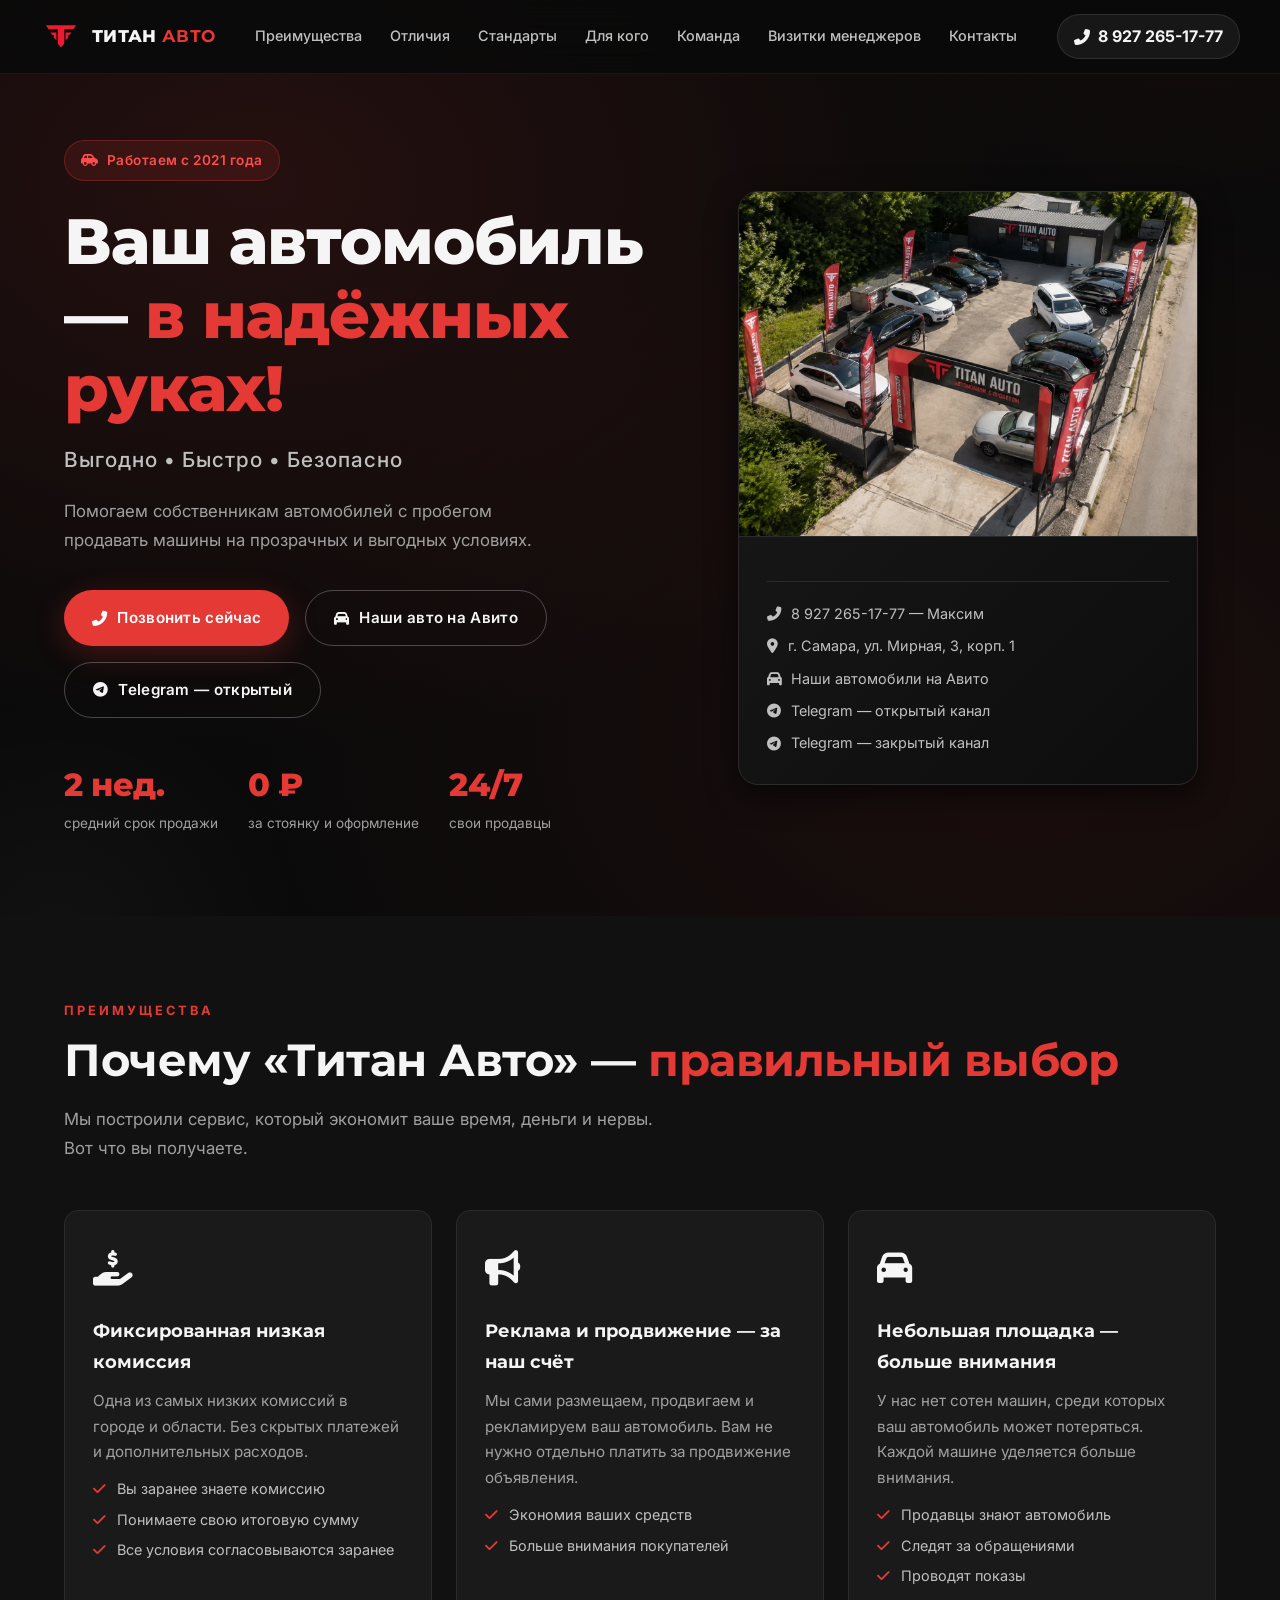
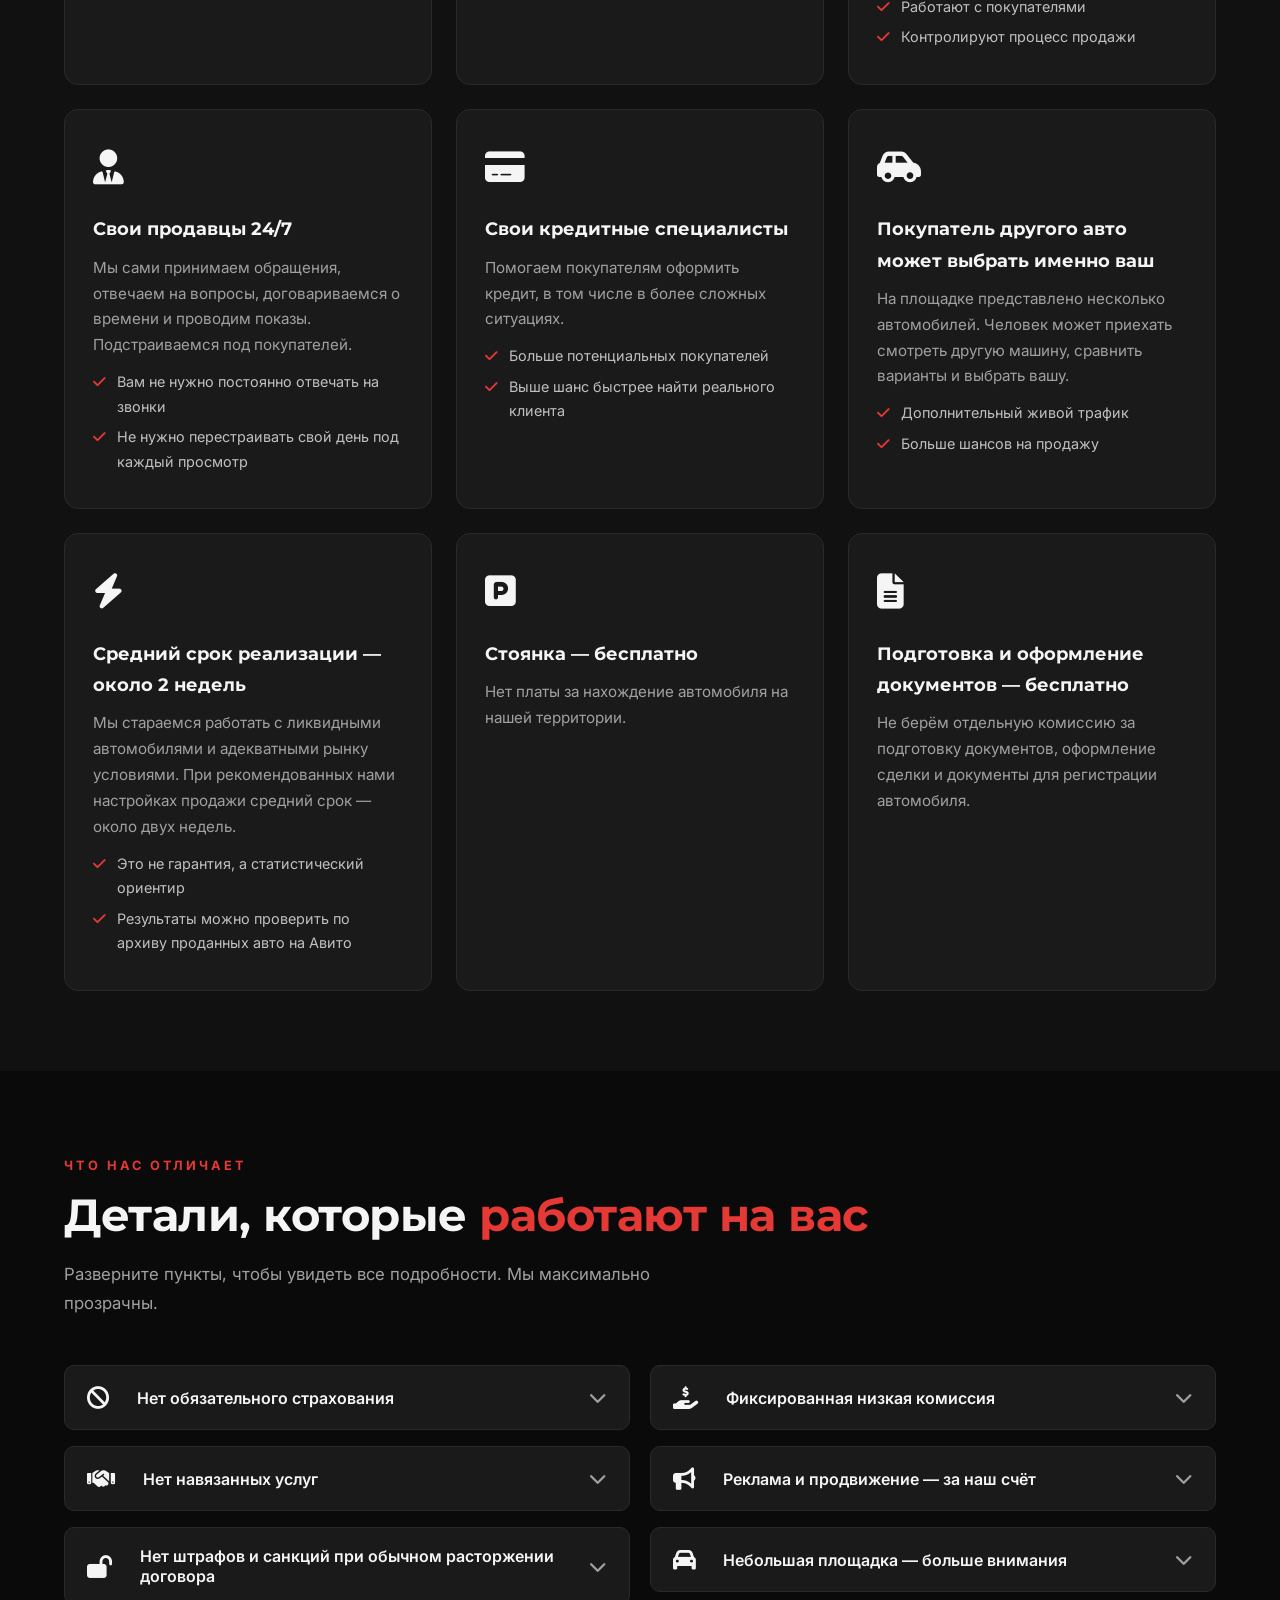
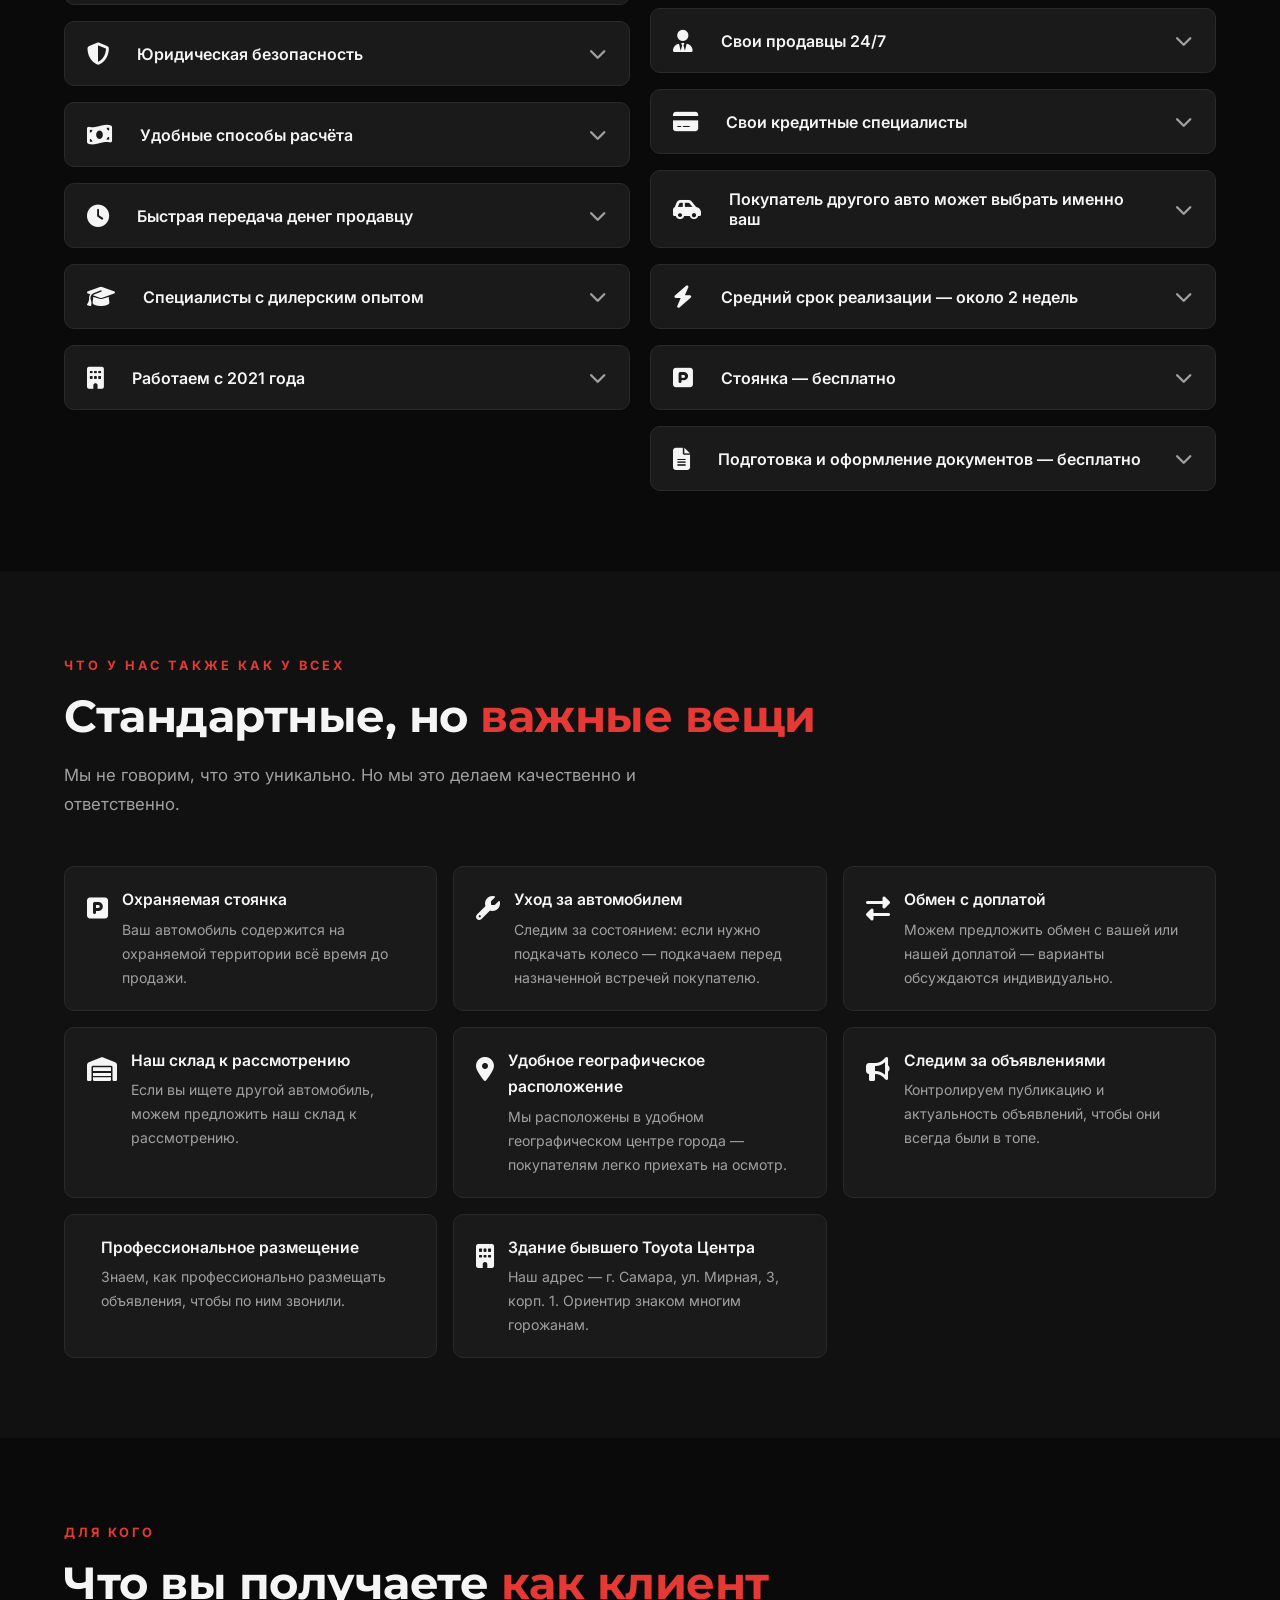
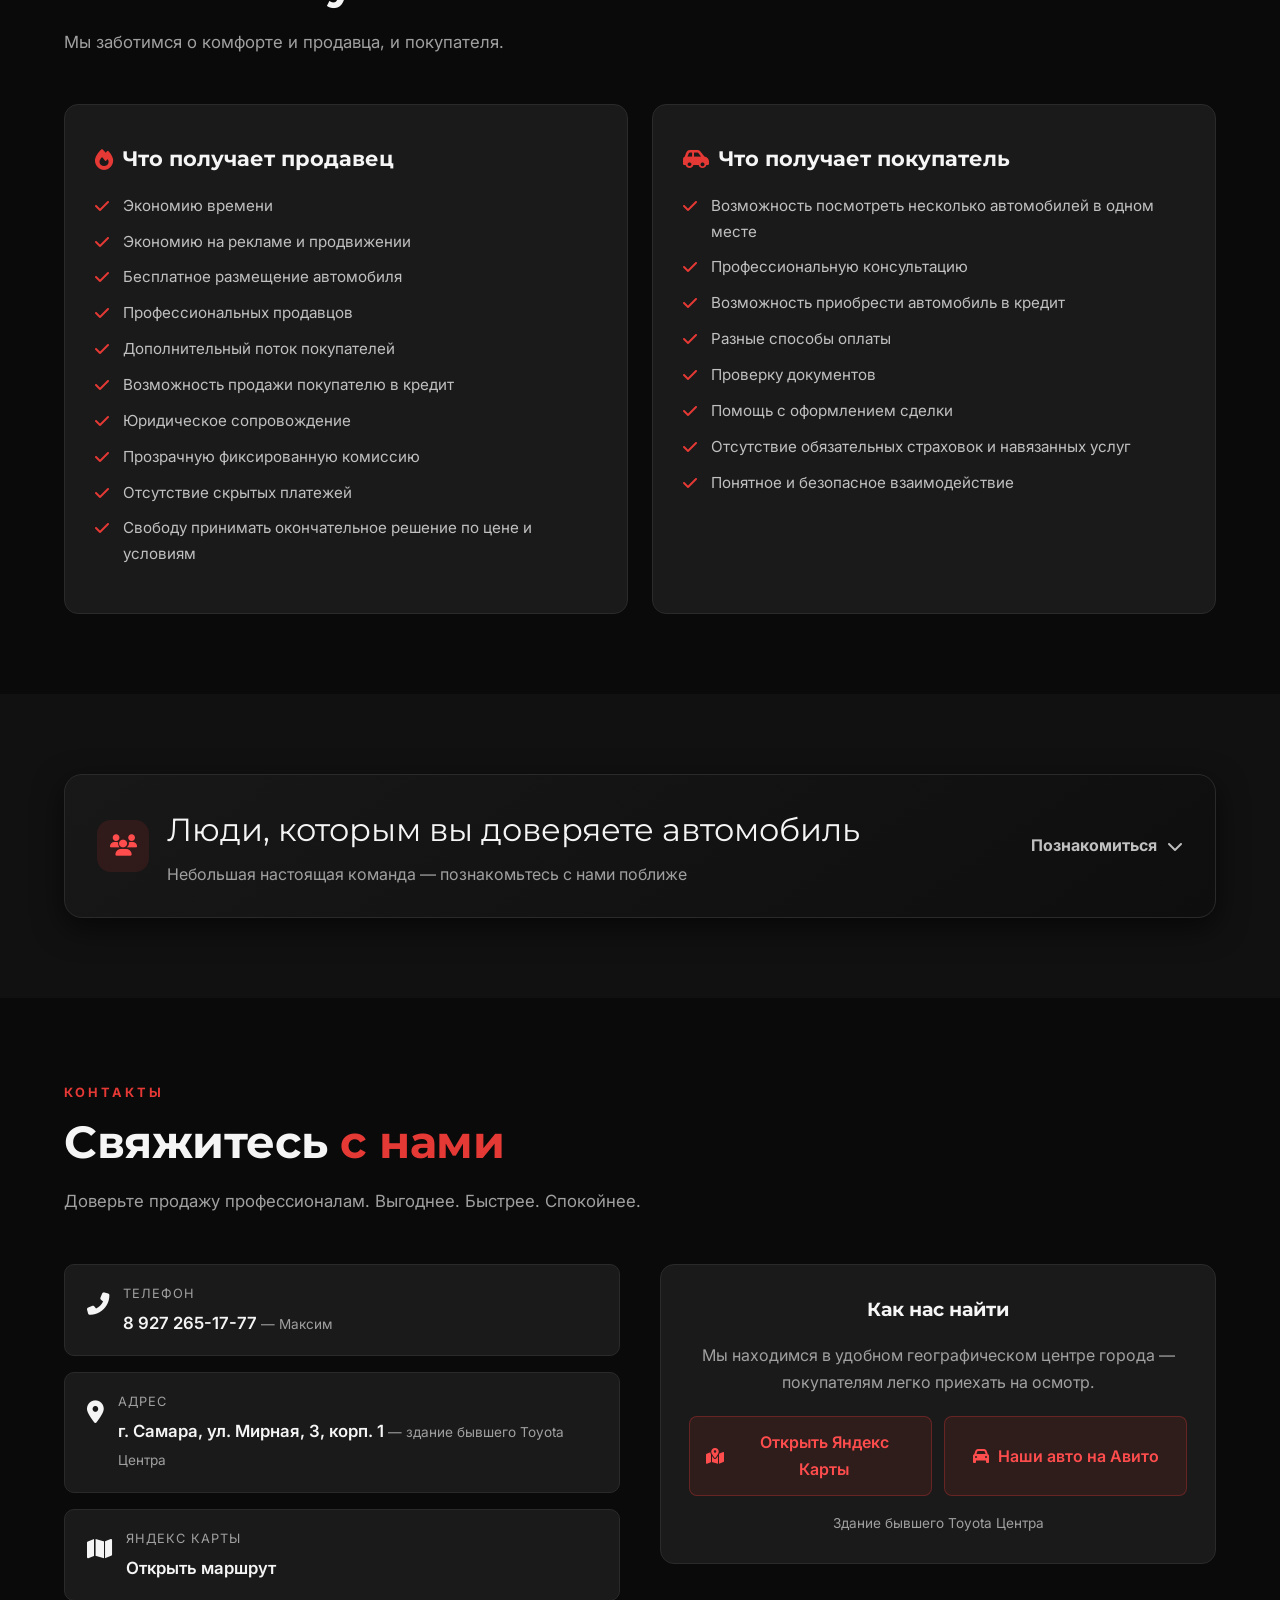
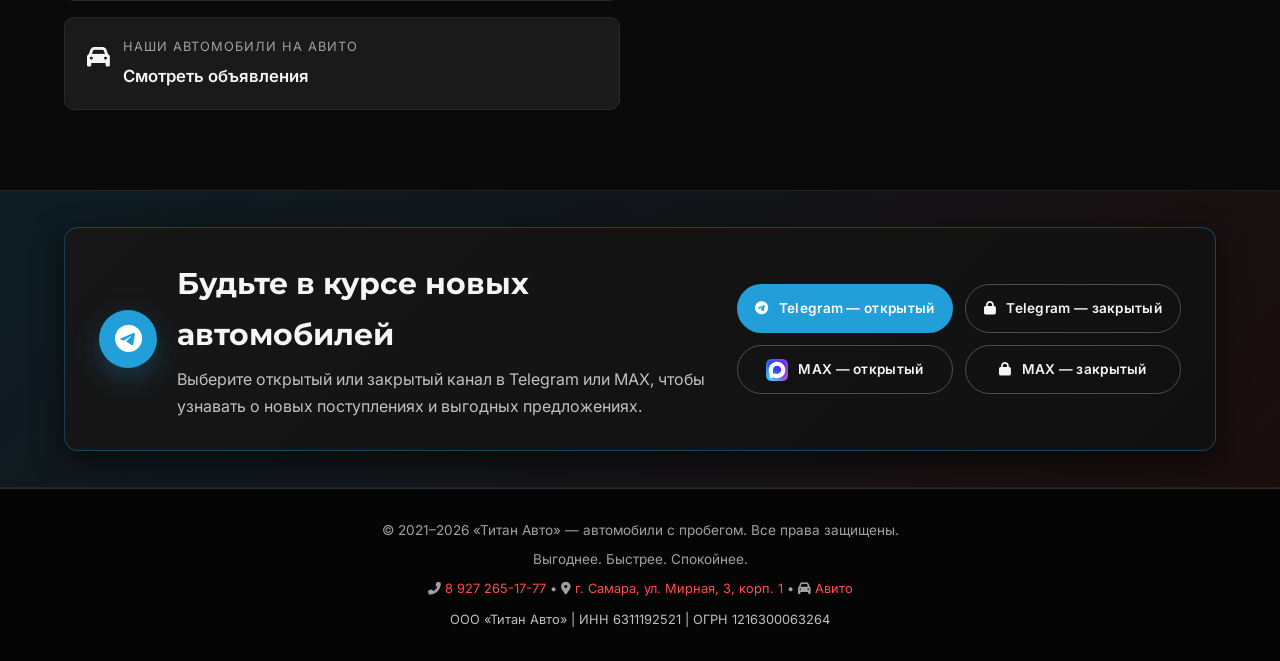
==== commit add4a9f4: "Update landing subscriptions to current public and private channels" ====
--- a/index.html
+++ b/index.html
@@ -1064,6 +1064,17 @@
             border-color: #36ace3;
             box-shadow: 0 8px 26px rgba(34, 158, 217, 0.3);
         }
+
+        .channel-subscriptions {
+            display: grid;
+            grid-template-columns: repeat(2, minmax(0, 1fr));
+            gap: 12px;
+            flex-shrink: 0;
+        }
+        .channel-subscriptions .btn { justify-content: center; padding: 12px 18px; font-size: 0.85rem; }
+        .telegram-copy { min-width: 0; }
+        @media (max-width: 968px) { .channel-subscriptions { width: 100%; } }
+        @media (max-width: 480px) { .channel-subscriptions { grid-template-columns: 1fr; } }
 
         /* ============ FOOTER ============ */
         .footer {
@@ -1343,7 +1354,7 @@
                 <div class="hero-actions">
                     <a href="tel:+79272651777" class="btn btn-primary"><i class="fas fa-phone-alt"></i> Позвонить сейчас</a>
                     <a href="https://www.avito.ru/brands/i217357739" target="_blank" rel="noopener" class="btn btn-outline"><i class="fas fa-car"></i> Наши авто на Авито</a>
-                    <a href="https://t.me/+WhiHgjMCvYJlMmIy" target="_blank" rel="noopener noreferrer" class="btn btn-outline"><i class="fab fa-telegram-plane"></i> Наш Telegram</a>
+                    <a href="https://t.me/+BmskrmrgVqI3Mjhi" target="_blank" rel="noopener noreferrer" class="btn btn-outline"><i class="fab fa-telegram-plane"></i> Telegram — открытый</a>
                 </div>
                 <div class="hero-stats">
                     <div class="hero-stat">
@@ -1368,7 +1379,8 @@
                             <a href="tel:+79272651777"><i class="fas fa-phone-alt"></i> 8 927 265-17-77 — Максим</a>
                             <a href="https://yandex.ru/navi/org/titan_avto/17587214231?si=amb6cqehcutceu2yetd3mcbr40" target="_blank" rel="noopener noreferrer"><i class="fas fa-map-marker-alt"></i> г. Самара, ул. Мирная, 3, корп. 1</a>
                             <a href="https://www.avito.ru/brands/i217357739" target="_blank" rel="noopener noreferrer"><i class="fas fa-car"></i> Наши автомобили на Авито</a>
-                            <a href="https://t.me/+WhiHgjMCvYJlMmIy" target="_blank" rel="noopener noreferrer"><i class="fab fa-telegram-plane"></i> Telegram-канал ТИТАН АВТО</a>
+                            <a href="https://t.me/+BmskrmrgVqI3Mjhi" target="_blank" rel="noopener noreferrer"><i class="fab fa-telegram-plane"></i> Telegram — открытый канал</a>
+                            <a href="https://t.me/+NwPVN30IthU2MzYy" target="_blank" rel="noopener noreferrer"><i class="fab fa-telegram-plane"></i> Telegram — закрытый канал</a>
                         </div>
                     </div>
                 </div>
@@ -1912,12 +1924,15 @@
                     <span class="telegram-icon" aria-hidden="true"><i class="fab fa-telegram-plane"></i></span>
                     <div>
                         <h2 id="telegram-title">Будьте в курсе новых автомобилей</h2>
-                        <p>Подпишитесь на наш Telegram-канал, чтобы первыми узнавать о новых поступлениях и выгодных предложениях.</p>
-                    </div>
-                </div>
-                <a class="btn telegram-btn" href="https://t.me/+WhiHgjMCvYJlMmIy" target="_blank" rel="noopener noreferrer">
-                    <i class="fab fa-telegram-plane"></i> Подписаться на канал
-                </a>
+                        <p>Выберите открытый или закрытый канал в Telegram или MAX, чтобы узнавать о новых поступлениях и выгодных предложениях.</p>
+                    </div>
+                </div>
+                <div class="channel-subscriptions" aria-label="Каналы ТИТАН АВТО">
+                    <a class="btn telegram-btn" href="https://t.me/+BmskrmrgVqI3Mjhi" target="_blank" rel="noopener noreferrer"><i class="fab fa-telegram-plane" aria-hidden="true"></i> Telegram — открытый</a>
+                    <a class="btn btn-outline" href="https://t.me/+NwPVN30IthU2MzYy" target="_blank" rel="noopener noreferrer"><i class="fas fa-lock" aria-hidden="true"></i> Telegram — закрытый</a>
+                    <a class="btn btn-outline" href="https://max.ru/channel_TITAN_AUTO" target="_blank" rel="noopener noreferrer"><img src="managers/assets/logo_max.svg" width="22" height="22" alt=""> MAX — открытый</a>
+                    <a class="btn btn-outline" href="https://max.ru/join/44l_5D4SGOZRhXFITF8nD99Y4OuGq4ryABkDILKxqf8" target="_blank" rel="noopener noreferrer"><i class="fas fa-lock" aria-hidden="true"></i> MAX — закрытый</a>
+                </div>
             </div>
         </div>
     </section>
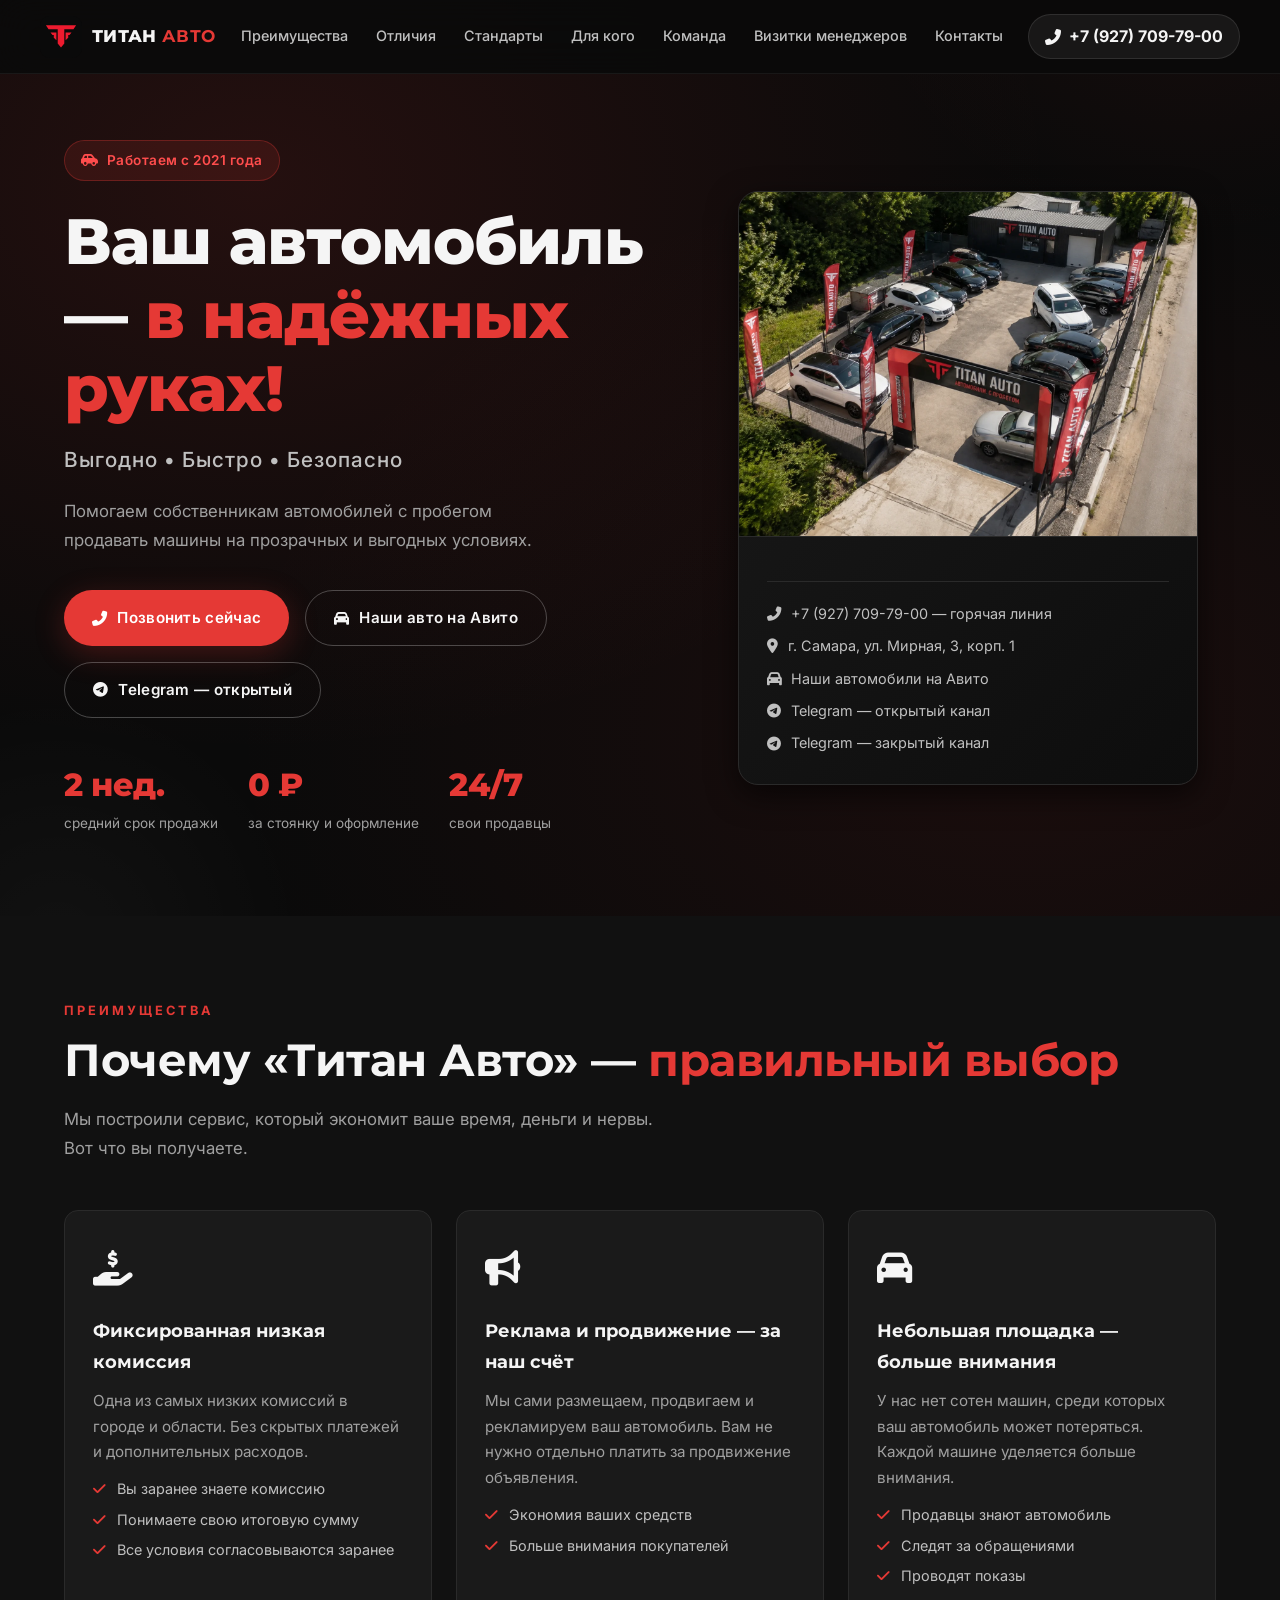
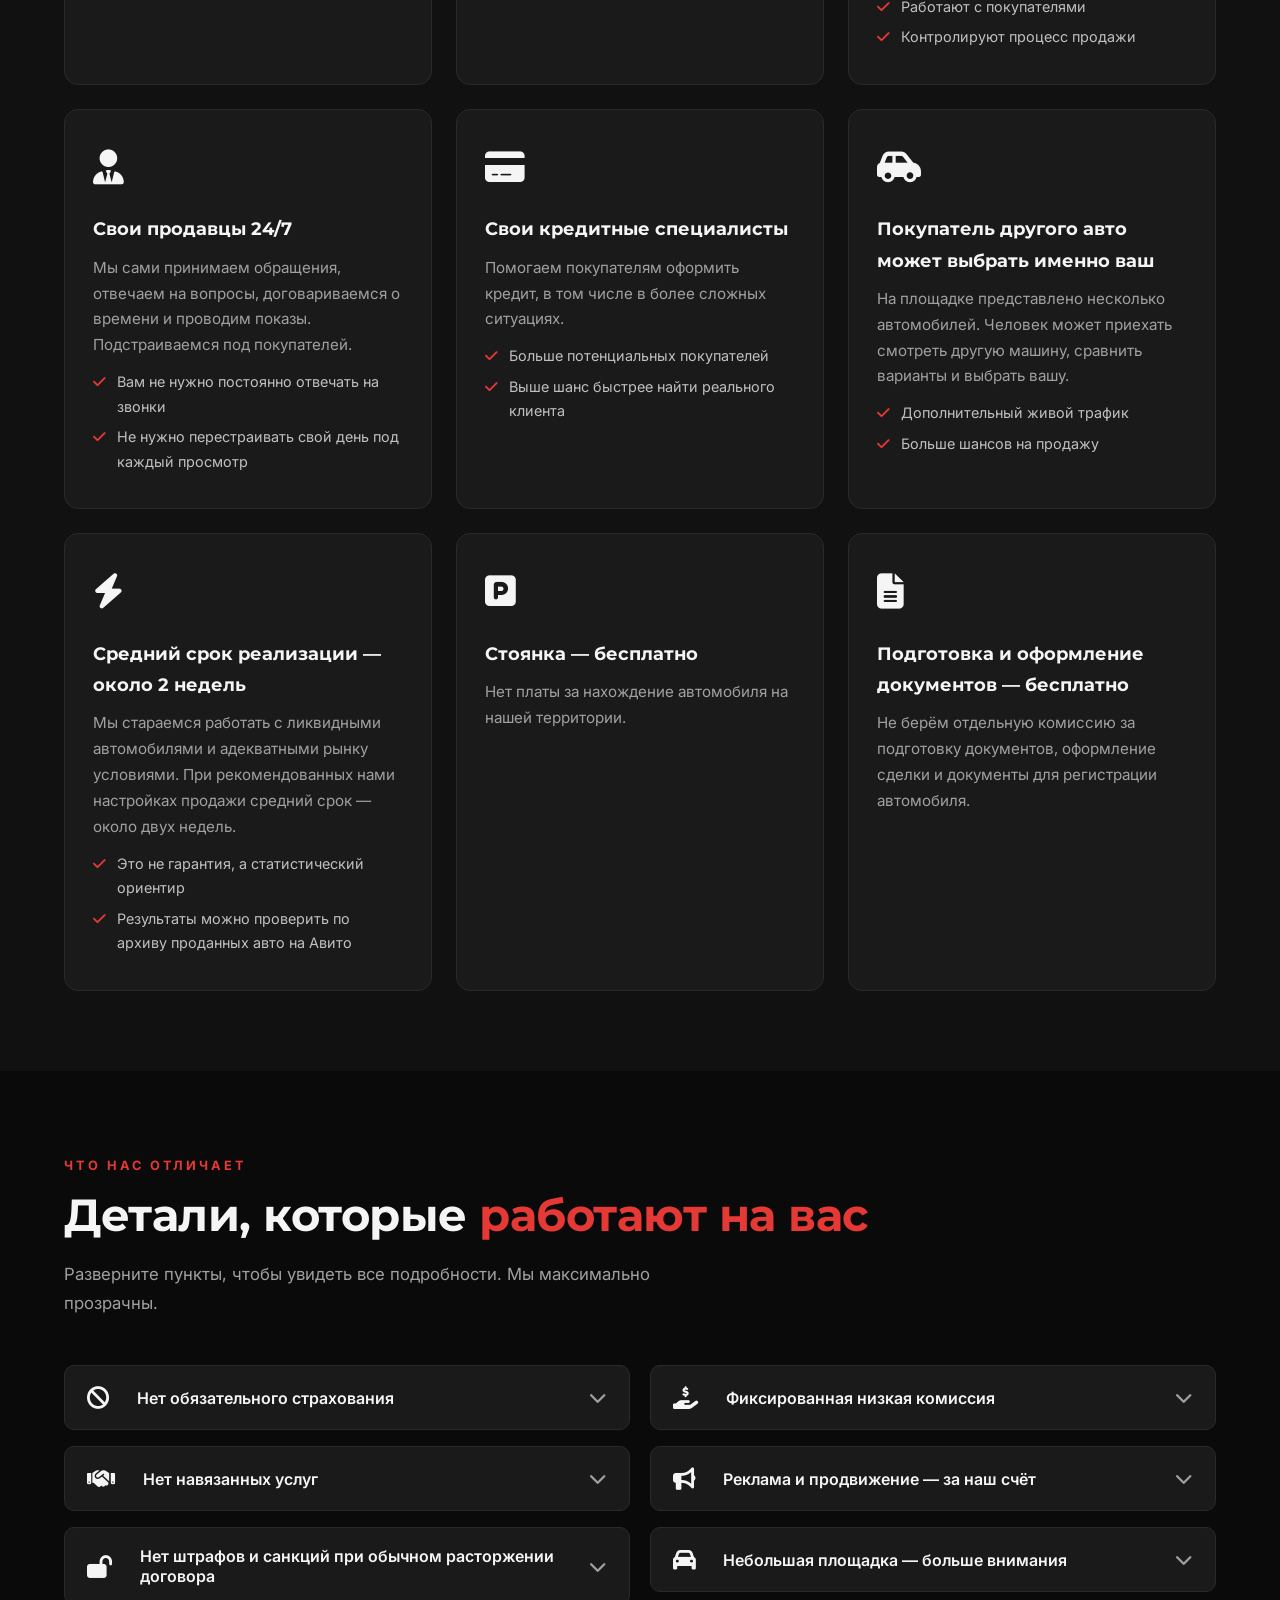
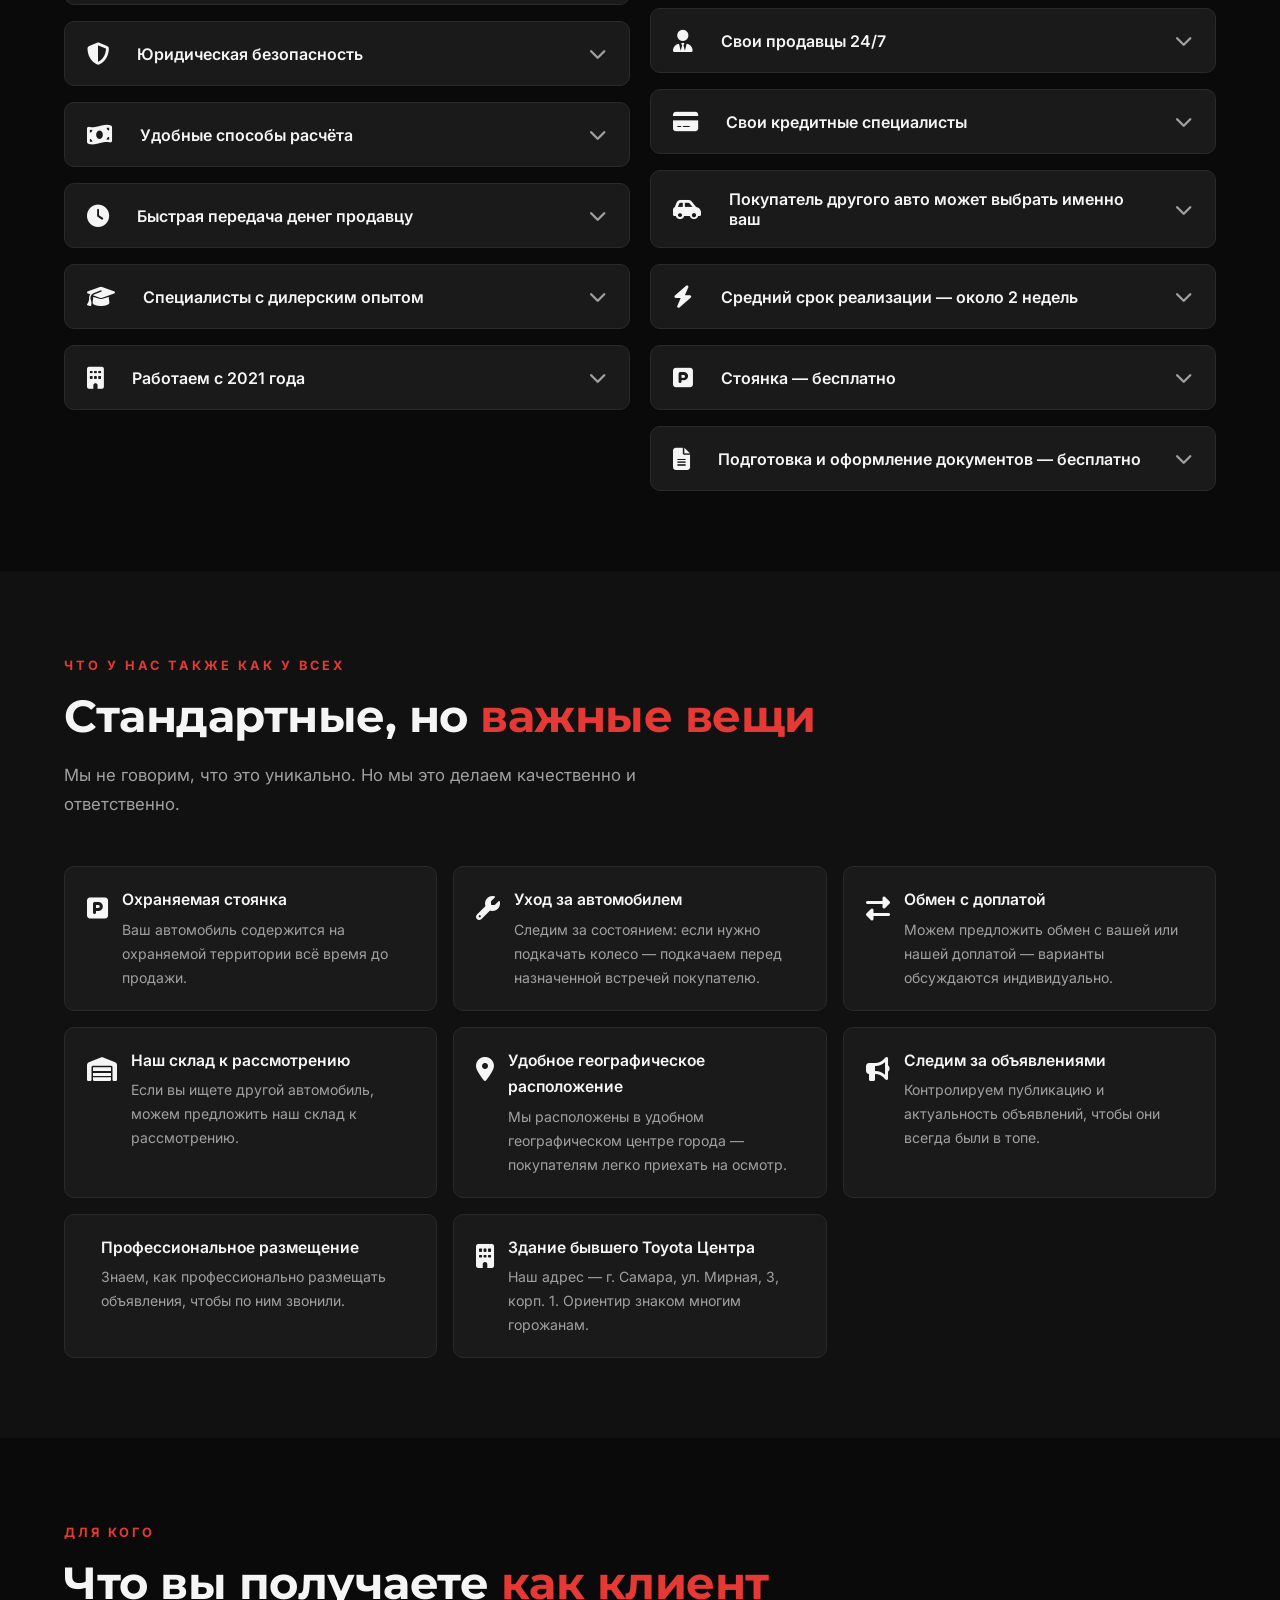
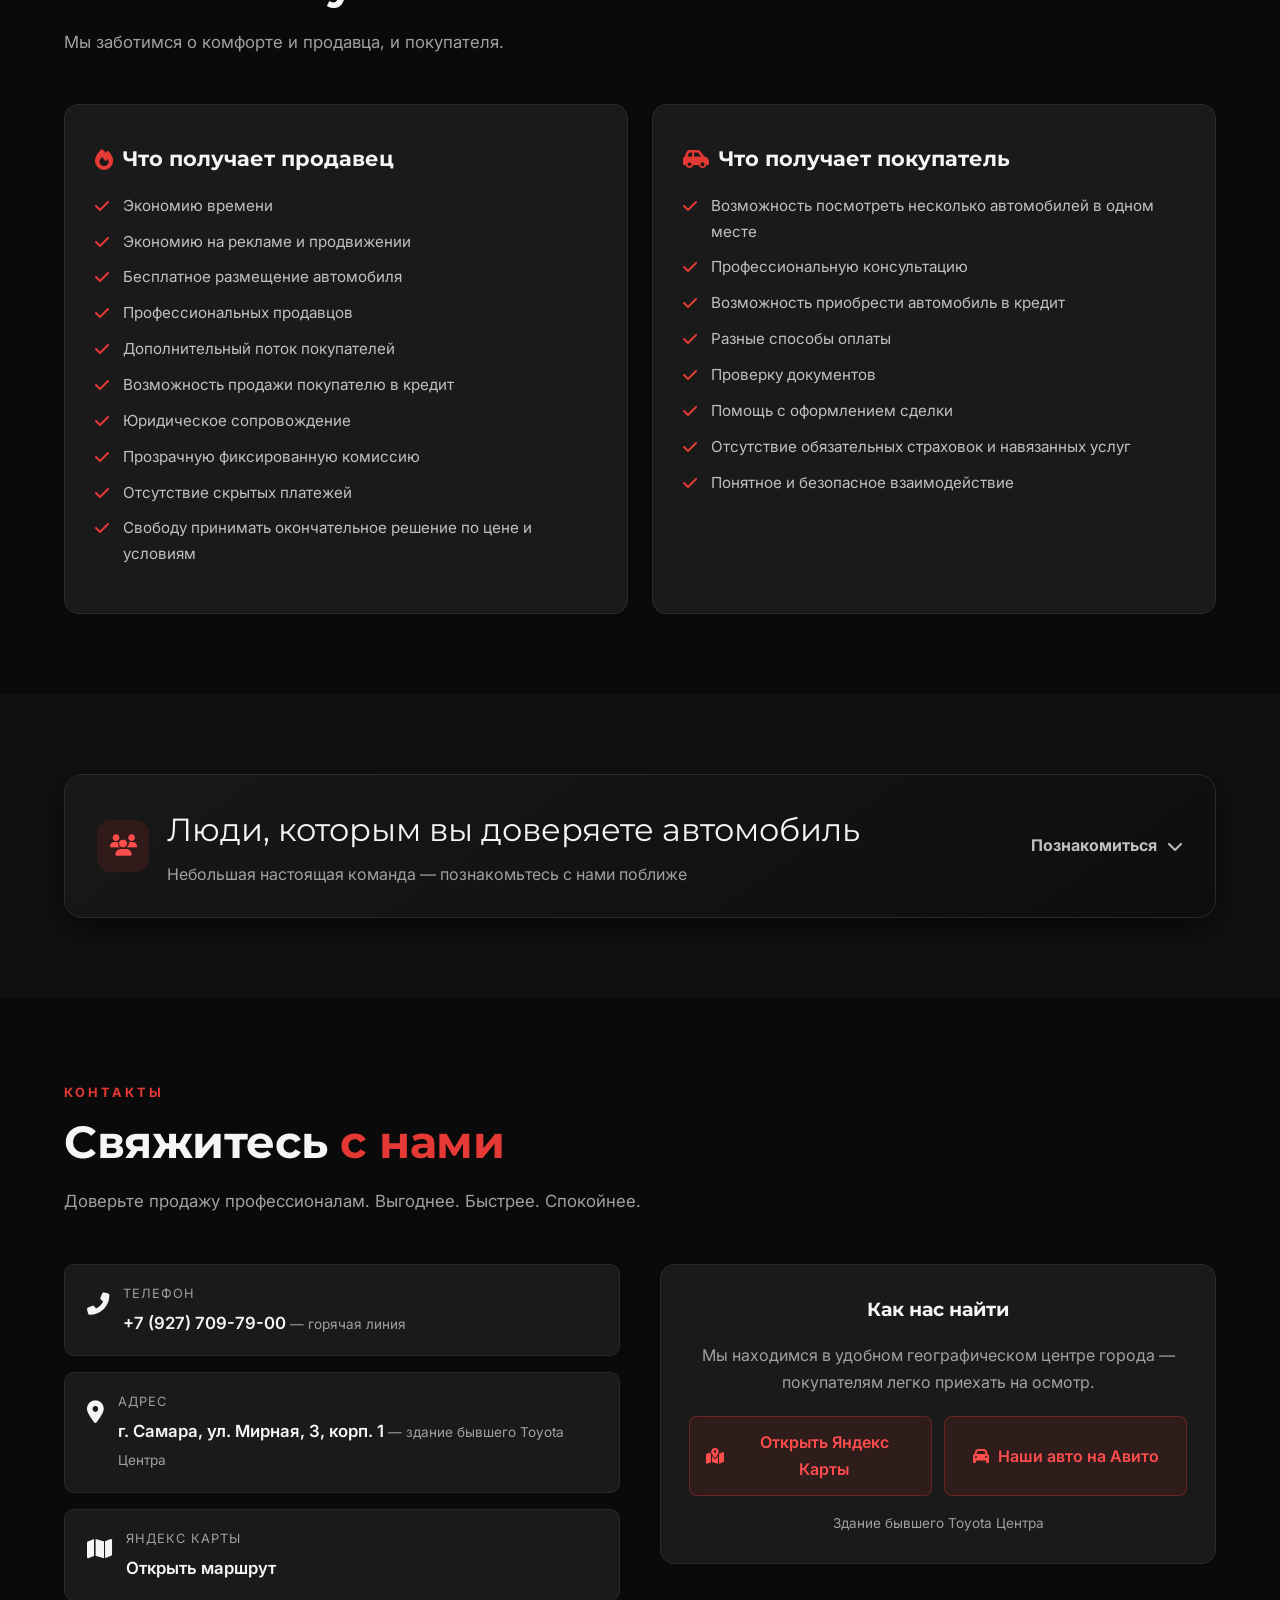
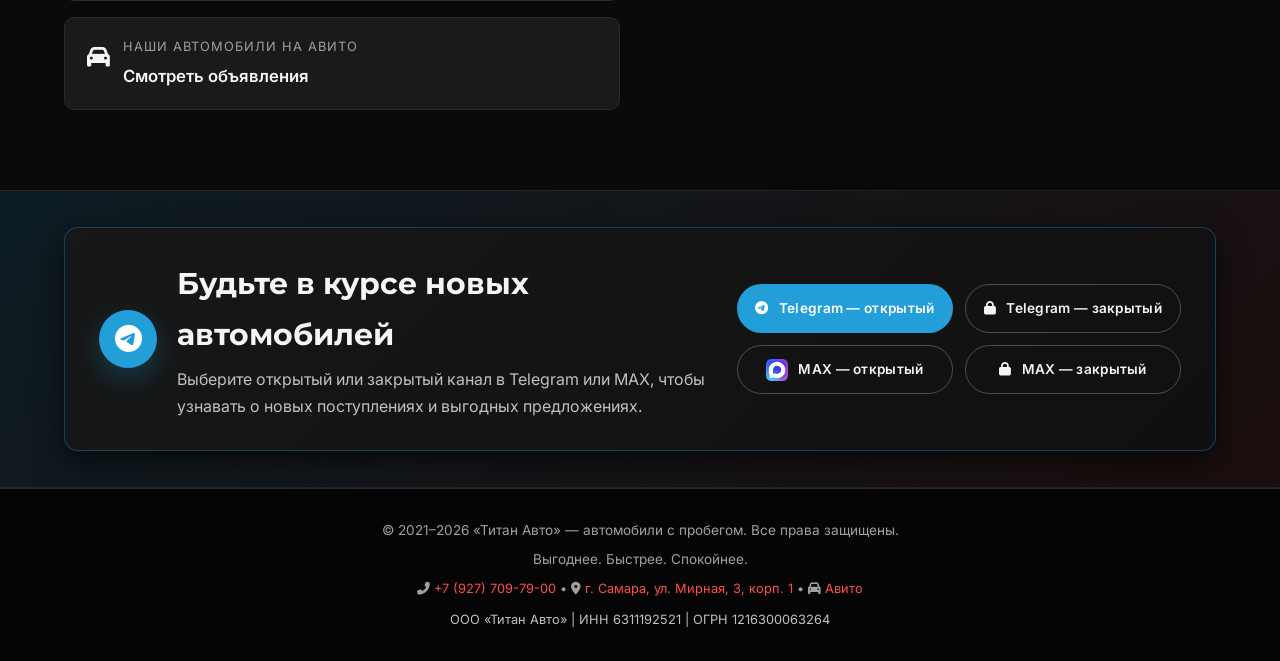
==== commit ceb4a9fb: "Use hotline throughout landing and update team members" ====
--- a/index.html
+++ b/index.html
@@ -1322,8 +1322,8 @@
                 <a href="managers/">Визитки менеджеров</a>
                 <a href="#contacts">Контакты</a>
             </nav>
-            <a href="tel:+79272651777" class="header-phone">
-                <i class="fas fa-phone-alt"></i> 8 927 265-17-77
+            <a href="tel:+79277097900" class="header-phone">
+                <i class="fas fa-phone-alt"></i> +7 (927) 709-79-00
             </a>
             <button class="burger" id="burger" aria-label="Открыть меню" aria-expanded="false">
                 <span></span>
@@ -1339,7 +1339,7 @@
             <a href="#team"><i class="fas fa-user-friends"></i> Команда</a>
             <a href="managers/"><i class="fas fa-address-card"></i> Визитки менеджеров</a>
             <a href="#contacts"><i class="fas fa-phone-alt"></i> Контакты</a>
-            <a href="tel:+79272651777" style="color: var(--red); font-weight: 700;"><i class="fas fa-phone-alt"></i> 8 927 265-17-77</a>
+            <a href="tel:+79277097900" style="color: var(--red); font-weight: 700;"><i class="fas fa-phone-alt"></i> +7 (927) 709-79-00</a>
         </div>
     </header>
 
@@ -1352,7 +1352,7 @@
                 <p class="hero-subtitle">Выгодно • Быстро • Безопасно</p>
                 <p class="hero-text">Помогаем собственникам автомобилей с пробегом продавать машины на прозрачных и выгодных условиях.</p>
                 <div class="hero-actions">
-                    <a href="tel:+79272651777" class="btn btn-primary"><i class="fas fa-phone-alt"></i> Позвонить сейчас</a>
+                    <a href="tel:+79277097900" class="btn btn-primary"><i class="fas fa-phone-alt"></i> Позвонить сейчас</a>
                     <a href="https://www.avito.ru/brands/i217357739" target="_blank" rel="noopener" class="btn btn-outline"><i class="fas fa-car"></i> Наши авто на Авито</a>
                     <a href="https://t.me/+BmskrmrgVqI3Mjhi" target="_blank" rel="noopener noreferrer" class="btn btn-outline"><i class="fab fa-telegram-plane"></i> Telegram — открытый</a>
                 </div>
@@ -1376,7 +1376,7 @@
                     <img class="hero-showroom" src="assets/images/titan-auto-lot.webp" alt="Автомобильная площадка ТИТАН АВТО в Самаре" width="1456" height="1092" fetchpriority="high">
                     <div class="hero-visual-copy">
                         <div class="hero-contact-mini">
-                            <a href="tel:+79272651777"><i class="fas fa-phone-alt"></i> 8 927 265-17-77 — Максим</a>
+                            <a href="tel:+79277097900"><i class="fas fa-phone-alt"></i> +7 (927) 709-79-00 — горячая линия</a>
                             <a href="https://yandex.ru/navi/org/titan_avto/17587214231?si=amb6cqehcutceu2yetd3mcbr40" target="_blank" rel="noopener noreferrer"><i class="fas fa-map-marker-alt"></i> г. Самара, ул. Мирная, 3, корп. 1</a>
                             <a href="https://www.avito.ru/brands/i217357739" target="_blank" rel="noopener noreferrer"><i class="fas fa-car"></i> Наши автомобили на Авито</a>
                             <a href="https://t.me/+BmskrmrgVqI3Mjhi" target="_blank" rel="noopener noreferrer"><i class="fab fa-telegram-plane"></i> Telegram — открытый канал</a>
@@ -1819,9 +1819,10 @@
                             <img class="team-photo" src="assets/images/team/aleksandr-ambassador.webp" alt="Александр — байер, продавец и амбассадор ТИТАН АВТО" width="640" height="640" loading="lazy">
                             <div class="team-card-body">
                                 <span class="team-role">Байер · продавец · амбассадор</span>
-                                <h3>Александр</h3>
+                                <h3>Александр Беляев</h3>
                                 <p>Александр занимается выкупом и продажей автомобилей, а ещё представляет компанию в наших видео. Он ведущий семейных событий, поэтому легко держится в кадре и чаще других рассказывает в канале и сторис о новых поступлениях. Если в ролике вы видели Александра, а на площадке вас встретил другой специалист — всё в порядке: за кадром работает одна команда, и каждый из нас знает ваш автомобиль и общий процесс.</p>
                                 <a class="team-social" href="https://t.me/a_b_show63" target="_blank" rel="noopener noreferrer"><i class="fab fa-telegram-plane"></i> @a_b_show63</a>
+                                <a class="team-social" href="https://t.me/perekupshiy" target="_blank" rel="noopener noreferrer"><i class="fab fa-telegram-plane"></i> Личный канал купли-продажи — @perekupshiy</a>
                             </div>
                         </article>
                         <article class="team-card">
@@ -1833,12 +1834,12 @@
                             </div>
                         </article>
                         <article class="team-card">
-                            <div class="team-placeholder"><span><i class="fas fa-user"></i><small>Добавьте фото: assets/images/team/nikita-buyer.webp</small></span></div>
+                            <img class="team-photo" src="assets/images/team/nikita-kochetov.png" alt="Никита Кочетов — менеджер ТИТАН АВТО" width="491" height="682" loading="lazy">
                             <div class="team-card-body"><span class="team-role">Байер · выкуп · продажи</span><h3>Никита</h3><p>Оценивает автомобили, занимается выкупом и помогает подобрать честный вариант для покупки.</p></div>
                         </article>
                         <article class="team-card">
-                            <div class="team-placeholder"><span><i class="fas fa-user"></i><small>Добавьте фото: assets/images/team/sergey-manager.webp</small></span></div>
-                            <div class="team-card-body"><span class="team-role">Комиссия · продажи</span><h3>Сергей</h3><p>Менеджер по продаже и постановке автомобилей на комиссию. Помогает пройти весь путь спокойно и понятно.</p></div>
+                            <img class="team-photo" src="managers/assets/titan-avatar.jpg" alt="Фирменный аватар ТИТАН АВТО — Алексей Волгин" width="1254" height="1254" loading="lazy">
+                            <div class="team-card-body"><span class="team-role">Закупки · продажи · комиссия</span><h3>Алексей Волгин</h3><p>Менеджер отдела закупок, продаж и комиссионной реализации.</p><a class="team-social" href="managers/aleksey-volgin/"><i class="fas fa-address-card"></i> Контакты Алексея</a></div>
                         </article>
                         <article class="team-card">
                             <img class="team-photo" src="assets/images/team/maksim-safrutin.webp" alt="Максим — менеджер по комиссии и продаже автомобилей" width="936" height="936" loading="lazy">
@@ -1878,7 +1879,7 @@
                         <span class="icon"><i class="fas fa-phone-alt"></i></span>
                         <div>
                             <div class="label">Телефон</div>
-                            <div class="value"><a href="tel:+79272651777">8 927 265-17-77</a> <small>— Максим</small></div>
+                            <div class="value"><a href="tel:+79277097900">+7 (927) 709-79-00</a> <small>— горячая линия</small></div>
                         </div>
                     </div>
                     <div class="contact-item fade-in">
@@ -1942,7 +1943,7 @@
         <div class="container">
             <p>© 2021–2026 «Титан Авто» — автомобили с пробегом. Все права защищены.</p>
             <p style="margin-top: 6px;">Выгоднее. Быстрее. Спокойнее.</p>
-            <p style="margin-top: 6px; font-size: 0.8rem;"><i class="fas fa-phone-alt"></i> <a href="tel:+79272651777">8 927 265-17-77</a> • <i class="fas fa-map-marker-alt"></i> <a href="https://yandex.ru/navi/org/titan_avto/17587214231?si=amb6cqehcutceu2yetd3mcbr40" target="_blank" rel="noopener noreferrer">г. Самара, ул. Мирная, 3, корп. 1</a> • <i class="fas fa-car"></i> <a href="https://www.avito.ru/brands/i217357739" target="_blank" rel="noopener noreferrer">Авито</a></p>
+            <p style="margin-top: 6px; font-size: 0.8rem;"><i class="fas fa-phone-alt"></i> <a href="tel:+79277097900">+7 (927) 709-79-00</a> • <i class="fas fa-map-marker-alt"></i> <a href="https://yandex.ru/navi/org/titan_avto/17587214231?si=amb6cqehcutceu2yetd3mcbr40" target="_blank" rel="noopener noreferrer">г. Самара, ул. Мирная, 3, корп. 1</a> • <i class="fas fa-car"></i> <a href="https://www.avito.ru/brands/i217357739" target="_blank" rel="noopener noreferrer">Авито</a></p>
             <div class="company-info">
                 ООО «Титан Авто» | ИНН 6311192521 | ОГРН 1216300063264
             </div>
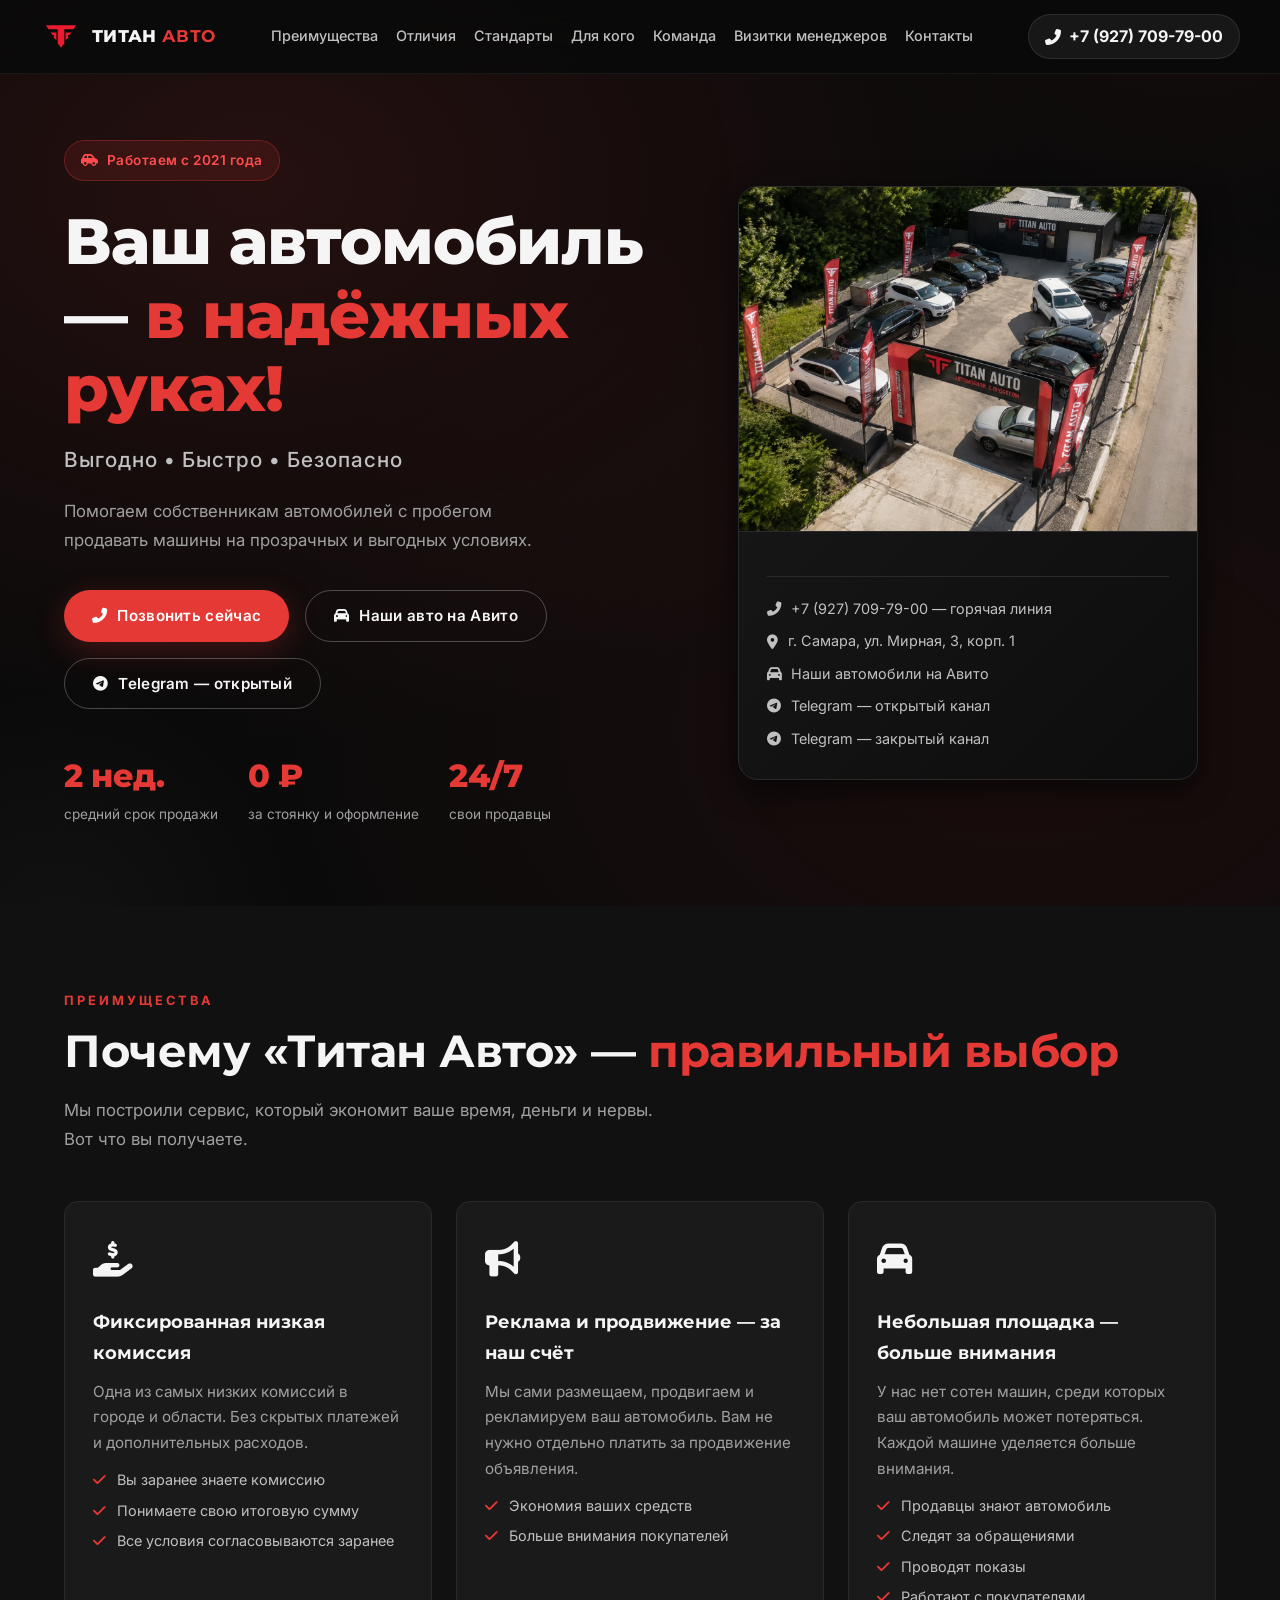
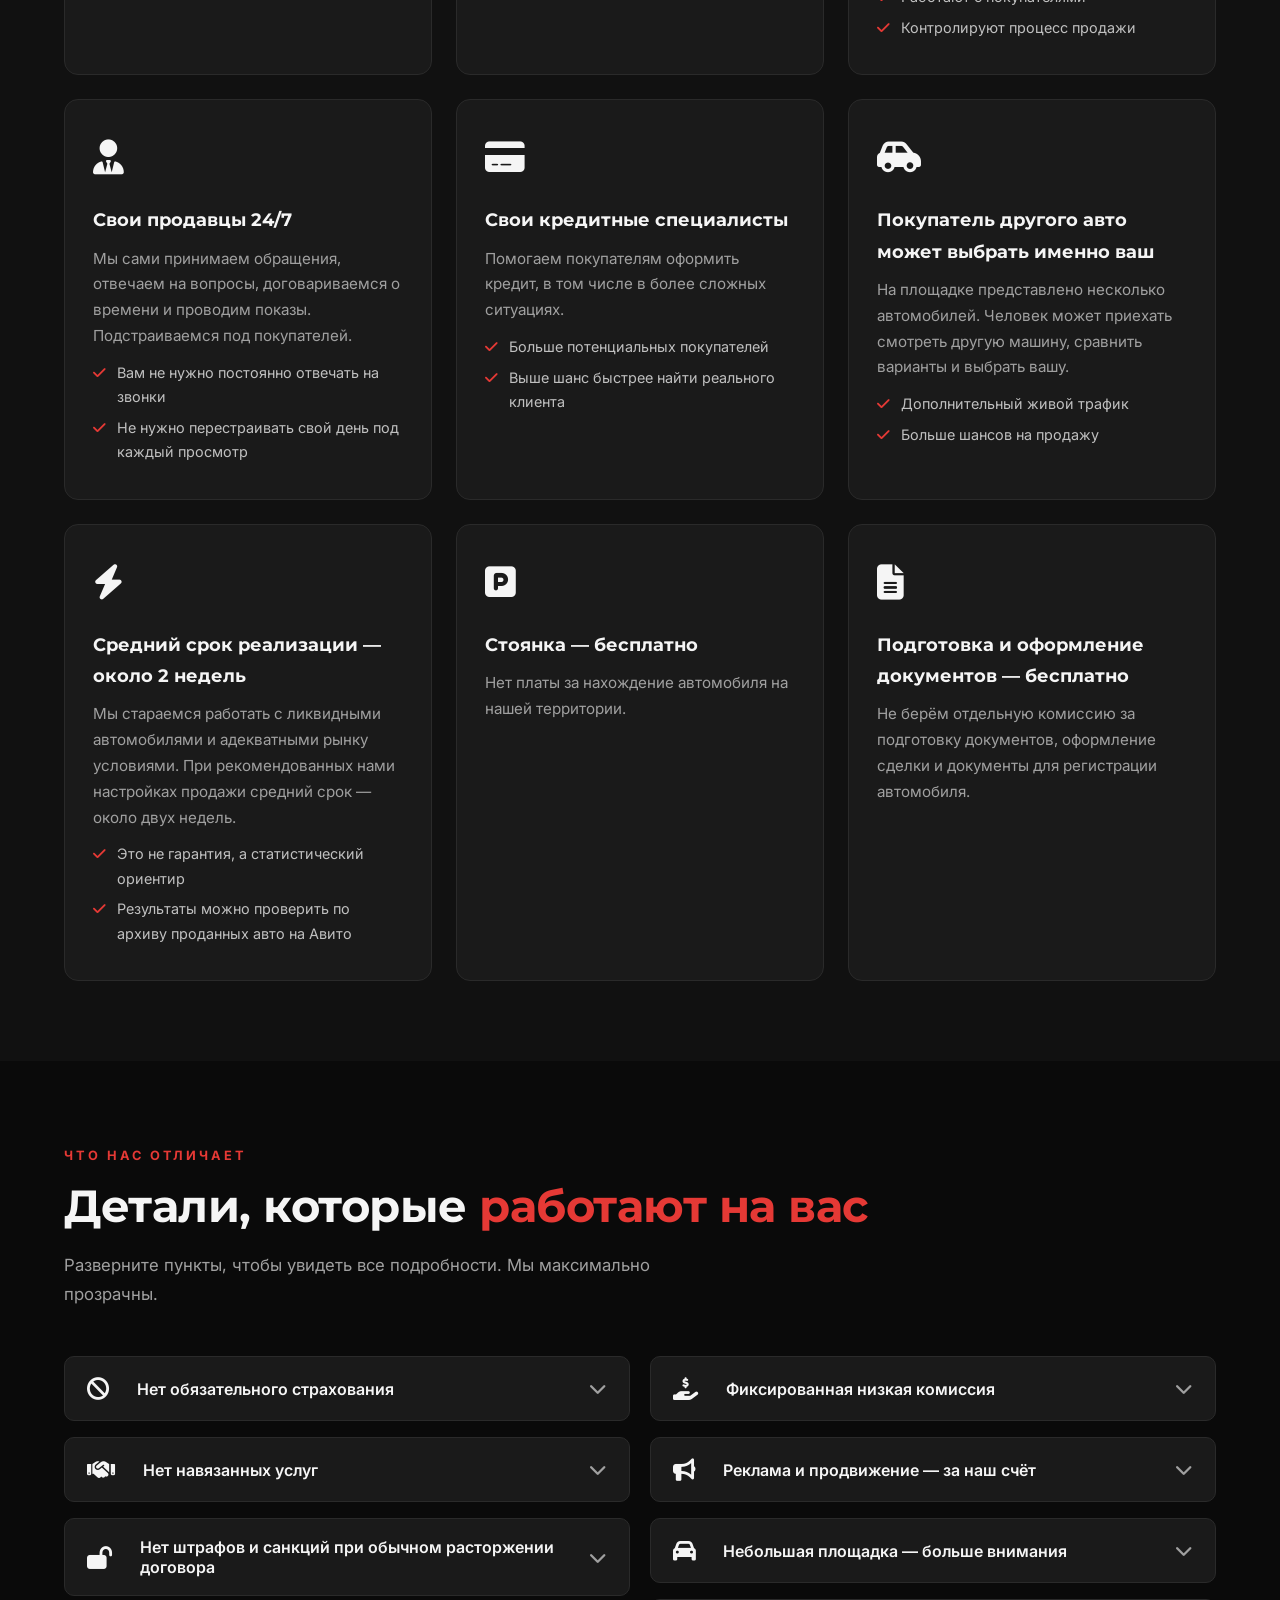
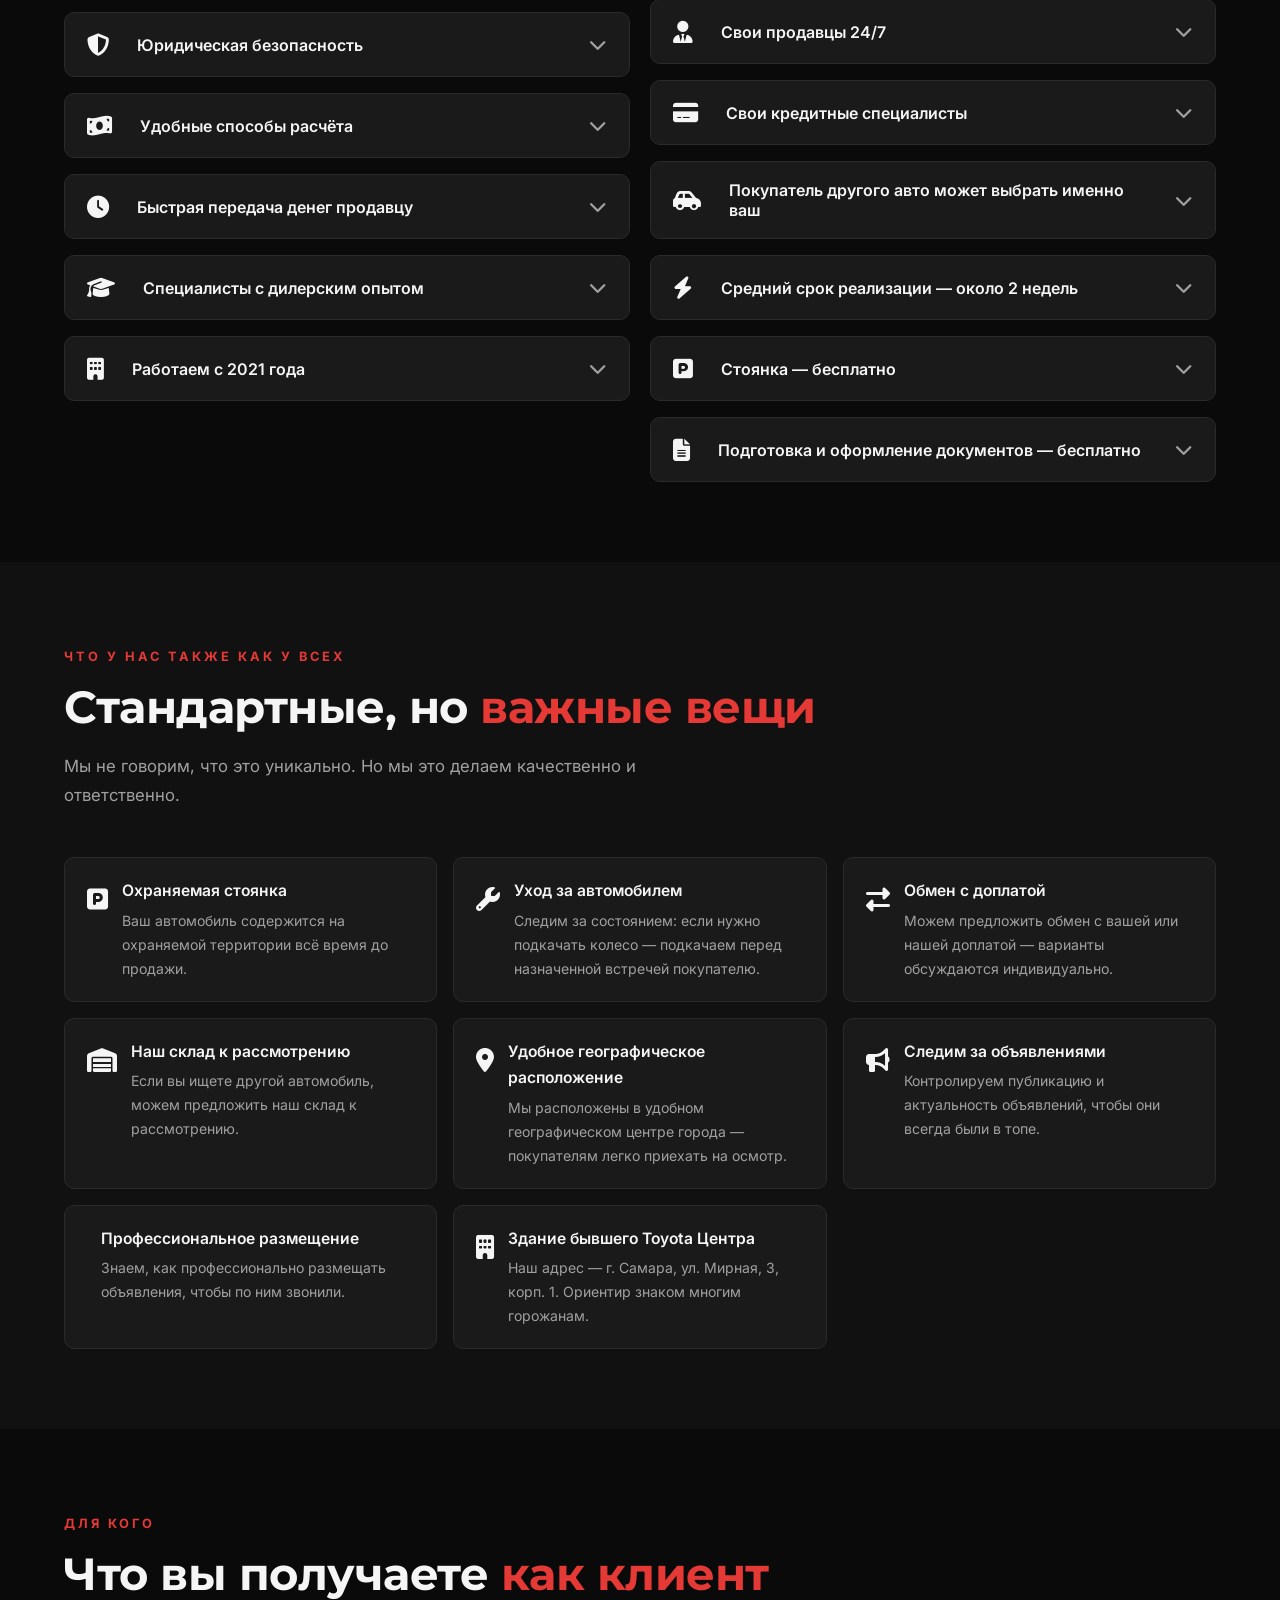
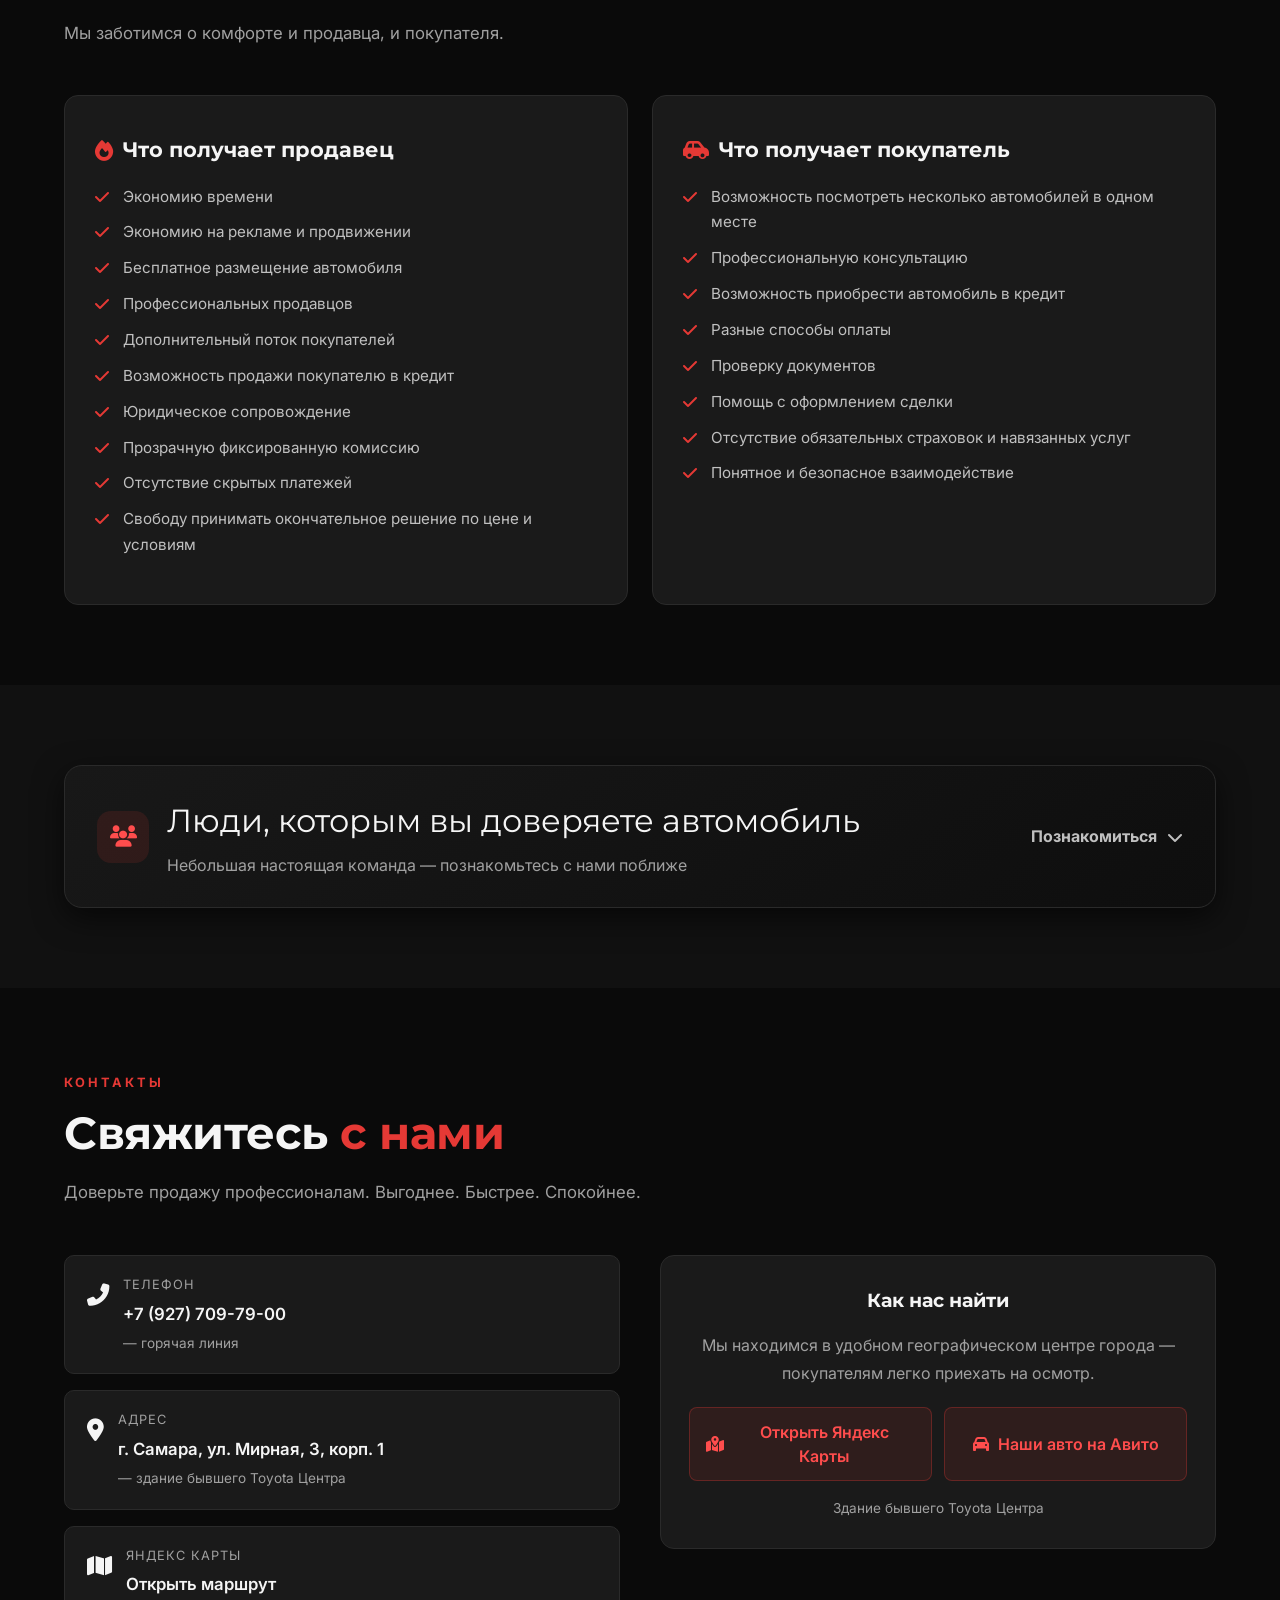
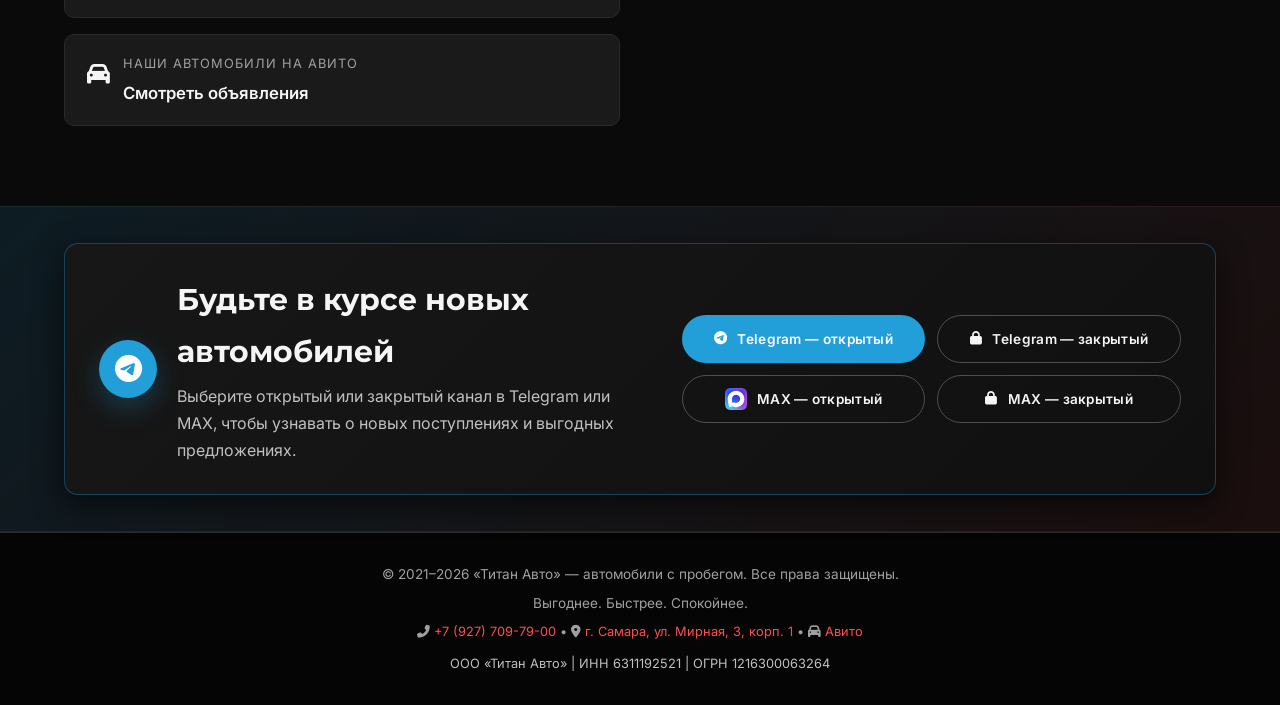
==== commit b85d13e2: "Polish responsive layouts, navigation and contact card alignment" ====
--- a/index.html
+++ b/index.html
@@ -1303,6 +1303,7 @@
     <link rel="preconnect" href="https://fonts.googleapis.com">
     <link rel="preconnect" href="https://fonts.gstatic.com" crossorigin>
     <link href="https://fonts.googleapis.com/css2?family=Inter:wght@400;500;600;700&family=Montserrat:wght@600;700;800;900&display=swap" rel="stylesheet">
+    <link rel="stylesheet" href="assets/responsive.css?v=1">
 </head>
 <body>
 
@@ -1812,8 +1813,9 @@
                     <span class="team-summary-action"><span>Познакомиться</span><i class="fas fa-chevron-down"></i></span>
                 </summary>
                 <div class="team-content">
-                    <a href="managers/" class="btn btn-primary" style="margin-bottom:24px">Контакты и визитки менеджеров ↗</a>
+
                     <p class="team-intro">Мы не огромная безликая сеть. Мы небольшая команда людей, которые каждый день лично принимают автомобили, общаются с владельцами, проводят показы и отвечают за результат. Работаем профессионально, разговариваем по-человечески и относимся друг к другу почти как семья.</p>
+                    <div class="team-directory-action"><a href="managers/" class="btn btn-primary">Контакты и визитки менеджеров ↗</a></div>
                     <div class="team-grid">
                         <article class="team-card featured">
                             <img class="team-photo" src="assets/images/team/aleksandr-ambassador.webp" alt="Александр — байер, продавец и амбассадор ТИТАН АВТО" width="640" height="640" loading="lazy">
@@ -1826,7 +1828,7 @@
                             </div>
                         </article>
                         <article class="team-card">
-                            <div class="team-placeholder"><span><i class="fas fa-user-tie"></i><small>Добавьте фото: assets/images/team/dmitry-director.webp</small></span></div>
+                            <img class="team-photo team-photo--brand" src="managers/assets/titan-avatar.jpg" alt="Фирменный аватар ТИТАН АВТО — директор Дмитрий" width="1254" height="1254" loading="lazy">
                             <div class="team-card-body">
                                 <span class="team-role">Директор</span>
                                 <h3>Дмитрий</h3>
@@ -1838,7 +1840,7 @@
                             <div class="team-card-body"><span class="team-role">Байер · выкуп · продажи</span><h3>Никита</h3><p>Оценивает автомобили, занимается выкупом и помогает подобрать честный вариант для покупки.</p></div>
                         </article>
                         <article class="team-card">
-                            <img class="team-photo" src="managers/assets/titan-avatar.jpg" alt="Фирменный аватар ТИТАН АВТО — Алексей Волгин" width="1254" height="1254" loading="lazy">
+                            <img class="team-photo team-photo--brand" src="managers/assets/titan-avatar.jpg" alt="Фирменный аватар ТИТАН АВТО — Алексей Волгин" width="1254" height="1254" loading="lazy">
                             <div class="team-card-body"><span class="team-role">Закупки · продажи · комиссия</span><h3>Алексей Волгин</h3><p>Менеджер отдела закупок, продаж и комиссионной реализации.</p><a class="team-social" href="managers/aleksey-volgin/"><i class="fas fa-address-card"></i> Контакты Алексея</a></div>
                         </article>
                         <article class="team-card">
@@ -1850,15 +1852,6 @@
                                 <a class="team-social" href="https://t.me/max_safrutin" target="_blank" rel="noopener noreferrer"><i class="fab fa-telegram-plane"></i> @max_safrutin</a>
                             </div>
                         </article>
-                    </div>
-                    <div class="team-moments">
-                        <h3>Мы не только работаем вместе</h3>
-                        <p>Здесь появятся живые кадры команды: встречи, события и моменты вне площадки.</p>
-                        <div class="team-moments-grid">
-                            <div class="moment-placeholder">assets/images/team/team-life-01.webp</div>
-                            <div class="moment-placeholder">assets/images/team/team-life-02.webp</div>
-                            <div class="moment-placeholder">assets/images/team/team-life-03.webp</div>
-                        </div>
                     </div>
                 </div>
             </details>
@@ -1956,10 +1949,24 @@
         const mobileMenu = document.getElementById('mobileMenu');
         const header = document.getElementById('header');
 
+        function closeMobileMenu() {
+            burger.classList.remove('active');
+            mobileMenu.classList.remove('open');
+            burger.setAttribute('aria-expanded', 'false');
+            burger.setAttribute('aria-label', 'Открыть меню');
+        }
+        document.addEventListener('keydown', event => {
+            if (event.key === 'Escape' && mobileMenu.classList.contains('open')) { closeMobileMenu(); burger.focus(); }
+        });
+        document.addEventListener('click', event => {
+            if (!header.contains(event.target)) closeMobileMenu();
+        });
+        window.matchMedia('(min-width: 1201px)').addEventListener('change', closeMobileMenu);
         burger.addEventListener('click', () => {
             burger.classList.toggle('active');
             mobileMenu.classList.toggle('open');
             burger.setAttribute('aria-expanded', burger.classList.contains('active'));
+            burger.setAttribute('aria-label', burger.classList.contains('active') ? 'Закрыть меню' : 'Открыть меню');
         });
 
         // Закрывать меню при клике по ссылке
@@ -2008,7 +2015,7 @@
                     entry.target.classList.add('visible');
                 }
             });
-        }, { threshold: 0.1, rootMargin: '0px 0px -50px 0px' });
+        }, { threshold: 0, rootMargin: '0px' });
 
         fadeEls.forEach(el => observer.observe(el));
     </script>
--- a/assets/responsive.css
+++ b/assets/responsive.css
@@ -0,0 +1,91 @@
+/* Shared layout refinements for the landing page. */
+html { scroll-padding-top: 96px; }
+body { overflow-wrap: break-word; }
+button, a, summary { -webkit-tap-highlight-color: transparent; }
+a:focus-visible, button:focus-visible, summary:focus-visible {
+    outline: 2px solid var(--red-hover);
+    outline-offset: 4px;
+}
+.header-inner { gap: 20px; }
+.nav { gap: 18px; }
+.nav a, .header-phone { white-space: nowrap; }
+.nav a { min-height: 44px; display: inline-flex; align-items: center; }
+.burger { width: 46px; height: 46px; justify-content: center; align-items: center; flex-shrink: 0; margin-right: 0; }
+.mobile-menu { max-height: calc(100dvh - 76px); overflow-y: auto; overscroll-behavior: contain; }
+.mobile-menu a { min-height: 46px; }
+.btn { justify-content: center; min-height: 48px; text-align: center; line-height: 1.4; }
+.btn i, .contact-action i, .team-social i, .hero-contact-mini i { flex-shrink: 0; }
+.cards-grid { grid-template-columns: repeat(auto-fit, minmax(min(100%, 300px), 1fr)); }
+.aswell-list { grid-template-columns: repeat(auto-fit, minmax(min(100%, 280px), 1fr)); }
+.hero-content, .hero-visual, .contact-grid > *, .contact-item > div, .telegram-copy > div { min-width: 0; }
+.contact-item .value { overflow-wrap: anywhere; }
+.contact-item .value small { display: block; margin-top: 4px; }
+.contact-actions { align-items: stretch; }
+.contact-map { align-self: start; }
+.contact-action { text-align: center; line-height: 1.5; }
+.accordion-header { min-height: 56px; }
+.accordion-title { min-width: 0; }
+.accordion-arrow { flex-shrink: 0; }
+.accordion-item.active .accordion-body { max-height: none; }
+.team-summary-copy { min-width: 0; }
+.team-intro { margin: 28px auto 22px; }
+.team-directory-action { display: flex; justify-content: center; margin: 0 0 30px; }
+.team-card { display: flex; flex-direction: column; }
+.team-card.featured { transform: none; }
+.team-card-body { display: flex; flex-direction: column; flex: 1; align-items: flex-start; }
+.team-card-body p { margin-bottom: 16px; }
+.team-social { min-height: 44px; margin-top: auto; font-size: .9rem; line-height: 1.5; overflow-wrap: anywhere; }
+.team-social + .team-social { margin-top: 8px; }
+.team-photo--brand { object-fit: contain; background: #0a0a0a; padding: 14px; }
+.telegram-card { display: grid; grid-template-columns: minmax(0, 1fr) minmax(360px, .9fr); }
+.channel-subscriptions { min-width: 0; align-items: stretch; }
+.channel-subscriptions .btn { min-height: 48px; }
+.footer .container { overflow-wrap: anywhere; }
+@media (max-width: 1200px) {
+    .header-inner { min-height: 76px; padding: 10px 0; }
+    .nav, .header-phone { display: none; }
+    .burger { display: flex; }
+}
+@media (max-width: 968px) {
+    .telegram-card { grid-template-columns: 1fr; }
+}
+@media (min-width: 769px) and (max-width: 968px) {
+    .team-grid > .team-card:last-child { grid-column: 1 / -1; max-width: 480px; width: 100%; justify-self: center; }
+}
+@media (max-width: 768px) {
+    .team-grid { grid-template-columns: repeat(2, minmax(0, 1fr)); }
+    .team-card.featured { grid-template-columns: 1fr; }
+    .team-card.featured .team-photo { height: 320px; min-height: 0; }
+    .team-card.featured .team-card-body { padding: 22px; }
+    .team-summary { gap: 14px; padding: 22px; }
+    .team-summary-action span { display: none; }
+    .team-summary-title { font-size: 1.3rem; line-height: 1.4; }
+    .team-summary-description { font-size: .9rem; }
+}
+@media (max-width: 560px) {
+    .team-grid { grid-template-columns: 1fr; }
+    .team-content { padding: 0 18px 24px; }
+    .team-directory-action .btn { width: 100%; }
+    .team-summary-copy { align-items: flex-start; gap: 12px; }
+    .team-summary-icon { width: 40px; height: 40px; font-size: 1.1rem; }
+    .team-card.featured .team-photo { height: 300px; }
+    .team-photo--brand { height: 260px; }
+    .contact-item { padding: 18px 16px; gap: 12px; }
+    .contact-map { padding: 22px 18px; }
+    .hero-actions .btn { width: 100%; }
+    .hero h1 { font-size: clamp(1.8rem, 8vw, 2.6rem); }
+    .telegram-copy { flex-direction: column; align-items: center; text-align: center; }
+    .channel-subscriptions { grid-template-columns: 1fr; }
+    .hero-stats { justify-content: center; }
+}
+@media (max-width: 360px) {
+    .container { padding-left: 16px; padding-right: 16px; }
+    .team-summary { padding: 18px 14px; }
+    .team-summary-title { font-size: 1.1rem; }
+    .team-summary-icon { display: none; }
+    .team-card-body, .team-card.featured .team-card-body { padding: 18px; }
+}
+@media (prefers-reduced-motion: reduce) {
+    *, *::before, *::after { scroll-behavior: auto !important; transition: none !important; animation: none !important; }
+    .fade-in { opacity: 1; transform: none; }
+}
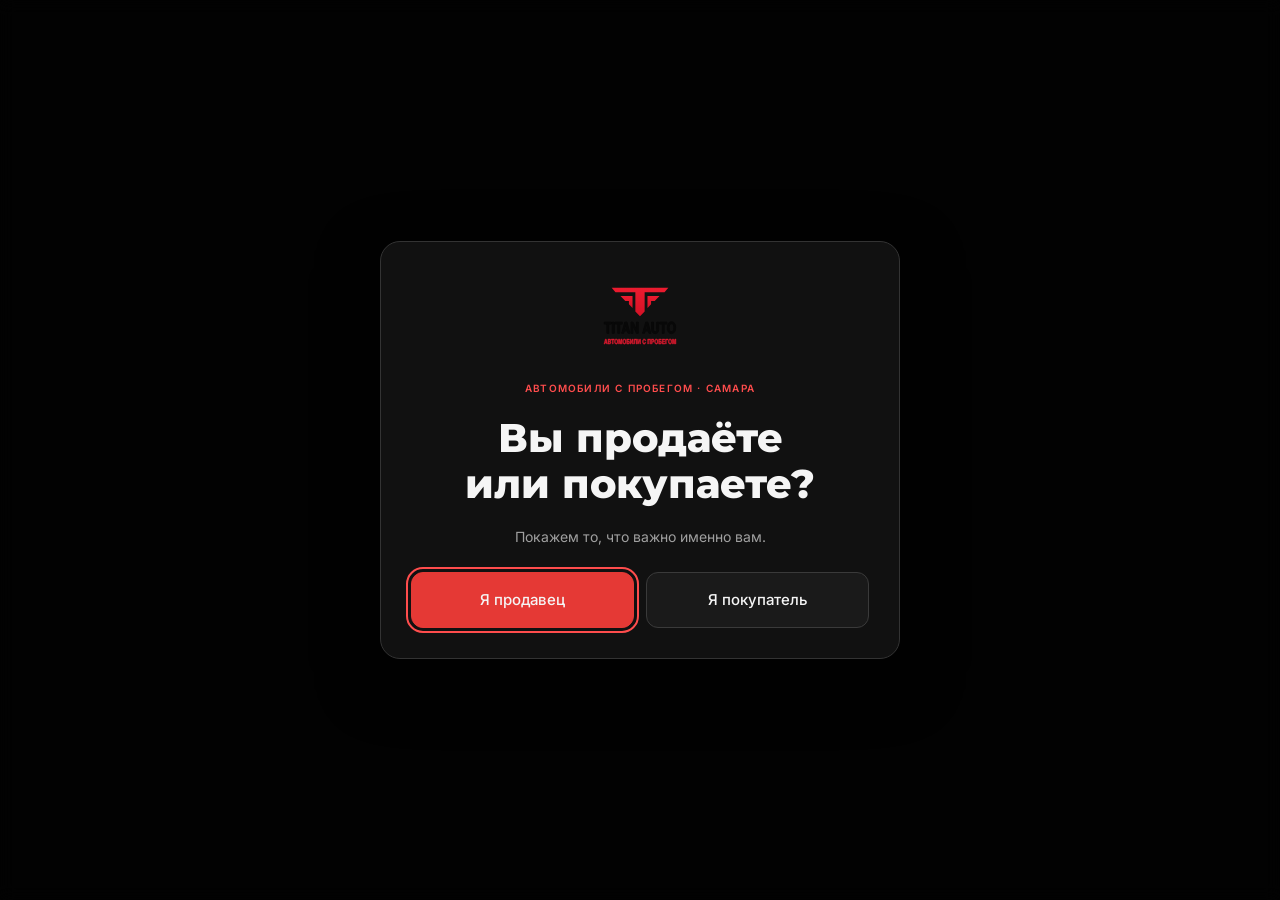
==== commit 3a30b320: "Publish audience-specific landing and unified manager dialogs" ====
--- a/index.html
+++ b/index.html
@@ -1,2023 +1,9 @@
-<!DOCTYPE html>
-<html lang="ru">
-<head>
-    <meta charset="UTF-8">
-    <meta name="viewport" content="width=device-width, initial-scale=1.0">
-    <title>ТИТАН АВТО — автомобили с пробегом | Самара</title>
-    <meta name="description" content="ТИТАН АВТО — продажа автомобилей с пробегом в Самаре. Фиксированная низкая комиссия, реклама за наш счёт, свои продавцы 24/7. Доверьте продажу профессионалам.">
-    <meta name="theme-color" content="#0a0a0a">
-    <link rel="icon" href="assets/brand/favicon.svg" type="image/svg+xml">
-    <!-- Font Awesome 6 (бесплатные иконки) -->
-    <link rel="stylesheet" href="https://cdnjs.cloudflare.com/ajax/libs/font-awesome/6.5.1/css/all.min.css" integrity="sha512-DTOQO9RWCH3ppGqcWaEA1BIZOC6xxalwEsw9c2QQeAIftl+Vegovlnee1c9QX4TctnWMn13TZye+giMm8e2LwA==" crossorigin="anonymous" referrerpolicy="no-referrer" />
-    <style>
-        :root {
-            --black: #0a0a0a;
-            --dark: #111111;
-            --dark-2: #1a1a1a;
-            --dark-3: #222222;
-            --red: #e53935;
-            --red-hover: #ff4d4d;
-            --red-glow: rgba(229, 57, 53, 0.25);
-            --white: #f5f5f5;
-            --gray: #a0a0a0;
-            --gray-light: #c0c0c0;
-            --border: #2a2a2a;
-            --shadow: 0 10px 30px rgba(0, 0, 0, 0.6);
-            --radius: 14px;
-            --transition: 0.3s cubic-bezier(0.4, 0, 0.2, 1);
-            --font-heading: 'Montserrat', sans-serif;
-            --font-body: 'Inter', sans-serif;
-        }
-
-        * {
-            margin: 0;
-            padding: 0;
-            box-sizing: border-box;
-        }
-
-        html {
-            scroll-behavior: smooth;
-            scroll-padding-top: 80px;
-        }
-
-        body {
-            font-family: var(--font-body);
-            background-color: var(--black);
-            color: var(--white);
-            line-height: 1.7;
-            font-size: 16px;
-            -webkit-font-smoothing: antialiased;
-            -moz-osx-font-smoothing: grayscale;
-            overflow-x: hidden;
-        }
-
-        a {
-            color: inherit;
-            text-decoration: none;
-            transition: var(--transition);
-        }
-
-        img {
-            max-width: 100%;
-            display: block;
-        }
-
-        .container {
-            max-width: 1200px;
-            margin: 0 auto;
-            padding: 0 24px;
-        }
-
-        /* ============ HEADER ============ */
-        .header {
-            position: fixed;
-            top: 0;
-            left: 0;
-            right: 0;
-            z-index: 1000;
-            background: rgba(10, 10, 10, 0.92);
-            backdrop-filter: blur(18px);
-            -webkit-backdrop-filter: blur(18px);
-            border-bottom: 1px solid rgba(255, 255, 255, 0.06);
-            transition: var(--transition);
-        }
-        .header.scrolled {
-            background: rgba(10, 10, 10, 0.98);
-            box-shadow: 0 4px 20px rgba(0, 0, 0, 0.7);
-        }
-        .header-inner {
-            display: flex;
-            align-items: center;
-            justify-content: space-between;
-            padding: 14px 0;
-        }
-        .logo {
-            display: flex;
-            align-items: center;
-            gap: 10px;
-            flex-shrink: 0;
-            font-family: var(--font-heading);
-            font-size: 1.05rem;
-            font-weight: 800;
-            letter-spacing: 0.02em;
-        }
-        .logo img {
-            width: 42px;
-            height: 42px;
-            object-fit: contain;
-        }
-        .logo strong {
-            color: var(--red);
-        }
-
-        .nav {
-            display: flex;
-            align-items: center;
-            gap: 28px;
-        }
-        .nav a {
-            font-size: 0.9rem;
-            font-weight: 500;
-            color: var(--gray-light);
-            position: relative;
-            padding: 4px 0;
-        }
-        .nav a::after {
-            content: '';
-            position: absolute;
-            bottom: -2px;
-            left: 0;
-            width: 0%;
-            height: 2px;
-            background: var(--red);
-            border-radius: 2px;
-            transition: var(--transition);
-        }
-        .nav a:hover {
-            color: var(--white);
-        }
-        .nav a:hover::after {
-            width: 100%;
-        }
-
-        .header-phone {
-            display: flex;
-            align-items: center;
-            gap: 8px;
-            font-weight: 700;
-            color: var(--white);
-            font-size: 1rem;
-            background: rgba(255, 255, 255, 0.06);
-            padding: 8px 16px;
-            border-radius: 50px;
-            border: 1px solid rgba(255, 255, 255, 0.1);
-            transition: var(--transition);
-        }
-        .header-phone:hover {
-            background: var(--red);
-            border-color: var(--red);
-            box-shadow: 0 4px 20px var(--red-glow);
-        }
-
-        .burger {
-            display: none;
-            flex-direction: column;
-            gap: 5px;
-            background: none;
-            border: none;
-            cursor: pointer;
-            padding: 10px;
-            margin-right: -10px;
-            border-radius: 8px;
-        }
-        .burger span {
-            width: 26px;
-            height: 2.5px;
-            background: var(--white);
-            border-radius: 3px;
-            transition: var(--transition);
-        }
-        .burger.active span:nth-child(1) {
-            transform: rotate(45deg) translate(5px, 5px);
-        }
-        .burger.active span:nth-child(2) {
-            opacity: 0;
-        }
-        .burger.active span:nth-child(3) {
-            transform: rotate(-45deg) translate(5px, -5px);
-        }
-
-        .mobile-menu {
-            display: none;
-            flex-direction: column;
-            background: rgba(10, 10, 10, 0.98);
-            backdrop-filter: blur(20px);
-            border-bottom: 1px solid var(--border);
-            padding: 16px 24px 24px;
-            gap: 12px;
-            position: absolute;
-            top: 100%;
-            left: 0;
-            right: 0;
-            z-index: 999;
-        }
-        .mobile-menu.open {
-            display: flex;
-        }
-        .mobile-menu a {
-            font-size: 1.05rem;
-            padding: 10px 0;
-            color: var(--gray-light);
-            border-bottom: 1px solid rgba(255, 255, 255, 0.05);
-            display: flex;
-            align-items: center;
-            gap: 10px;
-        }
-        .mobile-menu a:hover {
-            color: var(--red);
-        }
-
-        /* ============ HERO ============ */
-        .hero {
-            position: relative;
-            min-height: 100vh;
-            display: flex;
-            align-items: center;
-            padding: 140px 0 80px;
-            background:
-                radial-gradient(ellipse at 20% 20%, rgba(229, 57, 53, 0.12) 0%, transparent 55%),
-                radial-gradient(ellipse at 80% 80%, rgba(229, 57, 53, 0.08) 0%, transparent 55%),
-                var(--black);
-            overflow: hidden;
-        }
-        .hero::before {
-            content: '';
-            position: absolute;
-            top: -50%;
-            right: -20%;
-            width: 700px;
-            height: 700px;
-            background: radial-gradient(circle, rgba(229, 57, 53, 0.07) 0%, transparent 70%);
-            border-radius: 50%;
-            pointer-events: none;
-        }
-        .hero::after {
-            content: '';
-            position: absolute;
-            bottom: -30%;
-            left: -15%;
-            width: 500px;
-            height: 500px;
-            background: radial-gradient(circle, rgba(255, 255, 255, 0.03) 0%, transparent 70%);
-            border-radius: 50%;
-            pointer-events: none;
-        }
-        .hero-inner {
-            position: relative;
-            z-index: 1;
-            display: grid;
-            grid-template-columns: 1.1fr 0.9fr;
-            gap: 50px;
-            align-items: center;
-        }
-        .hero-badge {
-            display: inline-flex;
-            align-items: center;
-            gap: 8px;
-            background: rgba(229, 57, 53, 0.12);
-            border: 1px solid rgba(229, 57, 53, 0.3);
-            color: var(--red-hover);
-            font-size: 0.85rem;
-            font-weight: 600;
-            padding: 8px 16px;
-            border-radius: 50px;
-            margin-bottom: 24px;
-            letter-spacing: 0.5px;
-        }
-        .hero h1 {
-            font-family: var(--font-heading);
-            font-size: clamp(2.5rem, 5vw, 4rem);
-            font-weight: 800;
-            line-height: 1.15;
-            letter-spacing: -1px;
-            margin-bottom: 16px;
-        }
-        .hero h1 .highlight {
-            color: var(--red);
-            position: relative;
-        }
-        .hero-subtitle {
-            font-size: 1.3rem;
-            font-weight: 500;
-            color: var(--gray-light);
-            margin-bottom: 20px;
-            letter-spacing: 1px;
-        }
-        .hero-text {
-            font-size: 1.05rem;
-            color: var(--gray);
-            max-width: 500px;
-            margin-bottom: 36px;
-        }
-        .hero-actions {
-            display: flex;
-            flex-wrap: wrap;
-            gap: 16px;
-        }
-        .btn {
-            display: inline-flex;
-            align-items: center;
-            gap: 10px;
-            padding: 14px 28px;
-            border-radius: 50px;
-            font-weight: 600;
-            font-size: 0.95rem;
-            transition: var(--transition);
-            border: none;
-            cursor: pointer;
-            letter-spacing: 0.3px;
-        }
-        .btn-primary {
-            background: var(--red);
-            color: #fff;
-            box-shadow: 0 8px 30px var(--red-glow);
-        }
-        .btn-primary:hover {
-            background: var(--red-hover);
-            transform: translateY(-2px);
-            box-shadow: 0 12px 40px rgba(229, 57, 53, 0.4);
-        }
-        .btn-outline {
-            background: transparent;
-            color: var(--white);
-            border: 1.5px solid rgba(255, 255, 255, 0.25);
-        }
-        .btn-outline:hover {
-            border-color: var(--red);
-            color: var(--red-hover);
-            background: rgba(229, 57, 53, 0.05);
-        }
-        .hero-stats {
-            display: flex;
-            gap: 30px;
-            margin-top: 40px;
-            flex-wrap: wrap;
-        }
-        .hero-stat {
-            display: flex;
-            flex-direction: column;
-        }
-        .hero-stat .number {
-            font-family: var(--font-heading);
-            font-size: 2rem;
-            font-weight: 800;
-            color: var(--red);
-            letter-spacing: -0.5px;
-        }
-        .hero-stat .label {
-            font-size: 0.85rem;
-            color: var(--gray);
-        }
-
-        .hero-visual {
-            position: relative;
-            display: flex;
-            align-items: center;
-            justify-content: center;
-        }
-        .hero-visual-inner {
-            width: 100%;
-            max-width: 460px;
-            background: linear-gradient(135deg, #1a1a1a, #0d0d0d);
-            border: 1px solid var(--border);
-            border-radius: 20px;
-            box-shadow: var(--shadow);
-            position: relative;
-            overflow: hidden;
-        }
-        .hero-visual-inner::before {
-            content: '';
-            position: absolute;
-            top: -2px;
-            left: -2px;
-            right: -2px;
-            bottom: -2px;
-            background: linear-gradient(135deg, var(--red), transparent, var(--red));
-            border-radius: 21px;
-            z-index: -1;
-            opacity: 0.3;
-        }
-        .hero-showroom {
-            width: 100%;
-            height: 345px;
-            object-fit: cover;
-            object-position: 72% 0%;
-            border-bottom: 1px solid var(--border);
-        }
-        .hero-visual-copy {
-            padding: 24px 28px 28px;
-        }
-        .hero-visual h3 {
-            font-family: var(--font-heading);
-            font-size: 1.3rem;
-            text-align: center;
-            margin-bottom: 8px;
-            color: var(--white);
-        }
-        .hero-visual p {
-            text-align: center;
-            color: var(--gray);
-            font-size: 0.9rem;
-        }
-        .hero-contact-mini {
-            display: flex;
-            flex-direction: column;
-            gap: 8px;
-            margin-top: 20px;
-            padding-top: 20px;
-            border-top: 1px solid var(--border);
-        }
-        .hero-contact-mini a {
-            display: flex;
-            align-items: center;
-            gap: 10px;
-            color: var(--gray-light);
-            font-size: 0.9rem;
-        }
-        .hero-contact-mini a:hover {
-            color: var(--red-hover);
-        }
-
-        /* ============ TEAM STORY ============ */
-        .team-story {
-            background: var(--dark);
-        }
-        .team-disclosure {
-            background: linear-gradient(145deg, #181818, #0e0e0e);
-            border: 1px solid var(--border);
-            border-radius: 18px;
-            overflow: hidden;
-            box-shadow: var(--shadow);
-        }
-        .team-summary {
-            display: flex;
-            align-items: center;
-            justify-content: space-between;
-            gap: 24px;
-            padding: 28px 32px;
-            cursor: pointer;
-            list-style: none;
-        }
-        .team-summary::-webkit-details-marker {
-            display: none;
-        }
-        .team-summary-copy {
-            display: flex;
-            align-items: center;
-            gap: 18px;
-        }
-        .team-summary-icon {
-            display: grid;
-            place-items: center;
-            width: 52px;
-            height: 52px;
-            flex-shrink: 0;
-            border-radius: 14px;
-            background: rgba(229, 57, 53, 0.12);
-            color: var(--red-hover);
-            font-size: 1.35rem;
-        }
-        .team-summary-title {
-            display: block;
-            font-family: var(--font-heading);
-            font-size: clamp(1.35rem, 2.6vw, 2rem);
-            margin-bottom: 4px;
-        }
-        .team-summary-description {
-            display: block;
-            color: var(--gray);
-        }
-        .team-summary-action {
-            display: flex;
-            align-items: center;
-            gap: 10px;
-            flex-shrink: 0;
-            color: var(--gray-light);
-            font-weight: 700;
-        }
-        .team-summary-action i {
-            transition: transform var(--transition);
-        }
-        .team-disclosure[open] .team-summary-action i {
-            transform: rotate(180deg);
-        }
-        .team-content {
-            padding: 0 32px 34px;
-            border-top: 1px solid var(--border);
-        }
-        .team-intro {
-            max-width: 850px;
-            margin: 28px auto 30px;
-            color: var(--gray-light);
-            text-align: center;
-            font-size: 1.02rem;
-        }
-        .team-grid {
-            display: grid;
-            grid-template-columns: repeat(3, minmax(0, 1fr));
-            gap: 18px;
-        }
-        .team-card {
-            position: relative;
-            min-width: 0;
-            background: #131313;
-            border: 1px solid var(--border);
-            border-radius: 14px;
-            overflow: hidden;
-        }
-        .team-card.featured {
-            grid-column: span 2;
-            display: grid;
-            grid-template-columns: minmax(220px, 0.8fr) 1.2fr;
-            border-color: rgba(229, 57, 53, 0.42);
-            transform: translateY(-6px);
-            box-shadow: 0 16px 40px rgba(0, 0, 0, 0.36);
-        }
-        .team-photo,
-        .team-placeholder {
-            width: 100%;
-            height: 260px;
-        }
-        .team-photo {
-            object-fit: cover;
-        }
-        .team-card.featured .team-photo {
-            height: 100%;
-            min-height: 360px;
-            object-position: center 30%;
-        }
-        .team-placeholder {
-            display: grid;
-            place-items: center;
-            padding: 22px;
-            text-align: center;
-            background:
-                linear-gradient(135deg, rgba(229, 57, 53, 0.1), transparent 55%),
-                #0d0d0d;
-            color: #555;
-            font-size: 2.4rem;
-        }
-        .team-placeholder small {
-            display: block;
-            max-width: 220px;
-            margin-top: 8px;
-            color: var(--gray);
-            font-size: 0.72rem;
-            line-height: 1.4;
-            overflow-wrap: anywhere;
-        }
-        .team-card-body {
-            padding: 20px;
-        }
-        .team-card.featured .team-card-body {
-            display: flex;
-            flex-direction: column;
-            justify-content: center;
-            padding: 30px;
-        }
-        .team-role {
-            color: var(--red-hover);
-            font-size: 0.75rem;
-            font-weight: 800;
-            letter-spacing: 0.08em;
-            text-transform: uppercase;
-        }
-        .team-card h3 {
-            margin: 6px 0 9px;
-            font-family: var(--font-heading);
-            font-size: 1.28rem;
-        }
-        .team-card p {
-            color: var(--gray);
-            font-size: 0.9rem;
-        }
-        .team-social {
-            display: inline-flex;
-            align-items: center;
-            gap: 8px;
-            margin-top: 16px;
-            color: #48b8ed;
-            font-weight: 700;
-        }
-        .team-moments {
-            margin-top: 24px;
-            padding: 24px;
-            border: 1px dashed #3a3a3a;
-            border-radius: 14px;
-            text-align: center;
-        }
-        .team-moments h3 {
-            font-family: var(--font-heading);
-            margin-bottom: 6px;
-        }
-        .team-moments p {
-            color: var(--gray);
-        }
-        .team-moments-grid {
-            display: grid;
-            grid-template-columns: repeat(3, 1fr);
-            gap: 12px;
-            margin-top: 18px;
-        }
-        .moment-placeholder {
-            display: grid;
-            place-items: center;
-            min-height: 130px;
-            padding: 16px;
-            border-radius: 10px;
-            background: #101010;
-            color: #666;
-            font-size: 0.78rem;
-            overflow-wrap: anywhere;
-        }
-
-        /* ============ SECTION GENERAL ============ */
-        .section {
-            padding: 80px 0;
-            position: relative;
-        }
-        .section-dark {
-            background: var(--dark);
-        }
-        .contacts-section {
-            background: var(--black);
-        }
-        .section-label {
-            display: inline-block;
-            font-size: 0.8rem;
-            font-weight: 700;
-            letter-spacing: 3px;
-            text-transform: uppercase;
-            color: var(--red);
-            margin-bottom: 12px;
-        }
-        .section-title {
-            font-family: var(--font-heading);
-            font-size: clamp(2rem, 3.5vw, 2.8rem);
-            font-weight: 700;
-            letter-spacing: -0.5px;
-            margin-bottom: 16px;
-            line-height: 1.25;
-        }
-        .section-subtitle {
-            font-size: 1.05rem;
-            color: var(--gray);
-            max-width: 600px;
-            margin-bottom: 48px;
-        }
-        .text-red {
-            color: var(--red);
-        }
-
-        /* ============ CARDS GRID ============ */
-        .cards-grid {
-            display: grid;
-            grid-template-columns: repeat(auto-fit, minmax(300px, 1fr));
-            gap: 24px;
-        }
-        .card {
-            background: var(--dark-2);
-            border: 1px solid var(--border);
-            border-radius: var(--radius);
-            padding: 28px;
-            transition: var(--transition);
-            position: relative;
-            overflow: hidden;
-        }
-        .card::before {
-            content: '';
-            position: absolute;
-            top: 0;
-            left: 0;
-            right: 0;
-            height: 3px;
-            background: linear-gradient(90deg, var(--red), transparent);
-            opacity: 0;
-            transition: var(--transition);
-        }
-        .card:hover {
-            border-color: rgba(229, 57, 53, 0.4);
-            transform: translateY(-4px);
-            box-shadow: 0 16px 40px rgba(0, 0, 0, 0.5);
-        }
-        .card:hover::before {
-            opacity: 1;
-        }
-        .card-icon {
-            font-size: 2.2rem;
-            margin-bottom: 16px;
-            display: block;
-            color: var(--white);
-        }
-        .card h3 {
-            font-family: var(--font-heading);
-            font-size: 1.15rem;
-            font-weight: 700;
-            margin-bottom: 10px;
-            color: var(--white);
-        }
-        .card p {
-            color: var(--gray);
-            font-size: 0.95rem;
-            margin-bottom: 12px;
-        }
-        .card ul {
-            list-style: none;
-            padding: 0;
-        }
-        .card ul li {
-            padding-left: 24px;
-            position: relative;
-            font-size: 0.9rem;
-            color: var(--gray-light);
-            margin-bottom: 6px;
-        }
-        .card ul li::before {
-            content: '\f00c'; /* Font Awesome check */
-            font-family: 'Font Awesome 6 Free';
-            font-weight: 900;
-            position: absolute;
-            left: 0;
-            color: var(--red);
-            font-size: 0.9rem;
-        }
-
-        /* ============ ACCORDION ============ */
-        .accordion-wrapper {
-            display: grid;
-            grid-template-columns: 1fr 1fr;
-            gap: 20px;
-            align-items: start;
-        }
-        .accordion-wrapper > div {
-            display: grid;
-            gap: 16px;
-            align-content: start;
-        }
-        .accordion-item {
-            background: var(--dark-2);
-            border: 1px solid var(--border);
-            border-radius: 10px;
-            overflow: hidden;
-            transition: var(--transition);
-        }
-        .accordion-item:hover {
-            border-color: rgba(229, 57, 53, 0.3);
-        }
-        .accordion-header {
-            width: 100%;
-            display: flex;
-            align-items: center;
-            justify-content: space-between;
-            gap: 16px;
-            padding: 18px 22px;
-            background: none;
-            border: none;
-            cursor: pointer;
-            font-size: 1rem;
-            font-weight: 600;
-            color: var(--white);
-            text-align: left;
-            font-family: var(--font-body);
-            transition: var(--transition);
-        }
-        .accordion-header:hover {
-            color: var(--red-hover);
-        }
-        .accordion-icon {
-            font-size: 1.4rem;
-            margin-right: 12px;
-            flex-shrink: 0;
-            color: var(--white);
-        }
-        .accordion-title {
-            flex: 1;
-        }
-        .accordion-arrow {
-            font-size: 1.1rem;
-            transition: transform 0.3s ease;
-            color: var(--gray);
-        }
-        .accordion-item.active .accordion-arrow {
-            transform: rotate(180deg);
-            color: var(--red);
-        }
-        .accordion-body {
-            max-height: 0;
-            overflow: hidden;
-            transition: max-height 0.4s ease, padding 0.3s ease;
-            padding: 0 22px;
-            color: var(--gray);
-            font-size: 0.92rem;
-            line-height: 1.7;
-        }
-        .accordion-item.active .accordion-body {
-            max-height: 500px;
-            padding: 0 22px 22px;
-        }
-        .accordion-body ul {
-            list-style: none;
-            padding: 0;
-            margin-top: 8px;
-        }
-        .accordion-body ul li {
-            padding-left: 22px;
-            position: relative;
-            margin-bottom: 6px;
-            color: var(--gray-light);
-        }
-        .accordion-body ul li::before {
-            content: '\f0da'; /* Font Awesome caret-right */
-            font-family: 'Font Awesome 6 Free';
-            font-weight: 900;
-            position: absolute;
-            left: 4px;
-            color: var(--red);
-            font-size: 0.8rem;
-        }
-
-        /* ============ AS WELL SECTION ============ */
-        .aswell-list {
-            display: grid;
-            grid-template-columns: repeat(auto-fit, minmax(280px, 1fr));
-            gap: 16px;
-        }
-        .aswell-item {
-            display: flex;
-            align-items: flex-start;
-            gap: 14px;
-            background: var(--dark-2);
-            border: 1px solid var(--border);
-            border-radius: 10px;
-            padding: 20px 22px;
-            transition: var(--transition);
-        }
-        .aswell-item:hover {
-            border-color: rgba(229, 57, 53, 0.3);
-            background: #1e1e1e;
-        }
-        .aswell-item .icon {
-            font-size: 1.5rem;
-            flex-shrink: 0;
-            margin-top: 2px;
-            color: var(--white);
-        }
-        .aswell-item .text h4 {
-            font-size: 0.98rem;
-            font-weight: 600;
-            color: var(--white);
-            margin-bottom: 4px;
-        }
-        .aswell-item .text p {
-            font-size: 0.88rem;
-            color: var(--gray);
-        }
-
-        /* ============ FOR WHOM ============ */
-        .for-whom-grid {
-            display: grid;
-            grid-template-columns: 1fr 1fr;
-            gap: 24px;
-        }
-        .for-whom-card {
-            background: var(--dark-2);
-            border: 1px solid var(--border);
-            border-radius: var(--radius);
-            padding: 36px 30px;
-            transition: var(--transition);
-        }
-        .for-whom-card:hover {
-            border-color: rgba(229, 57, 53, 0.4);
-            box-shadow: 0 16px 40px rgba(0, 0, 0, 0.5);
-        }
-        .for-whom-card h3 {
-            font-family: var(--font-heading);
-            font-size: 1.3rem;
-            margin-bottom: 16px;
-            color: var(--white);
-            display: flex;
-            align-items: center;
-            gap: 10px;
-        }
-        .for-whom-card h3 i {
-            color: var(--red);
-        }
-        .for-whom-card ul {
-            list-style: none;
-            padding: 0;
-        }
-        .for-whom-card ul li {
-            padding-left: 28px;
-            position: relative;
-            margin-bottom: 10px;
-            color: var(--gray-light);
-            font-size: 0.95rem;
-        }
-        .for-whom-card ul li::before {
-            content: '\f00c'; /* Font Awesome check */
-            font-family: 'Font Awesome 6 Free';
-            font-weight: 900;
-            position: absolute;
-            left: 0;
-            color: var(--red);
-            font-size: 1rem;
-        }
-
-        /* ============ CONTACT ============ */
-        .contact-grid {
-            display: grid;
-            grid-template-columns: 1fr 1fr;
-            gap: 40px;
-            align-items: start;
-        }
-        .contact-info {
-            display: flex;
-            flex-direction: column;
-            gap: 16px;
-        }
-        .contact-item {
-            display: flex;
-            align-items: flex-start;
-            gap: 14px;
-            background: var(--dark-2);
-            border: 1px solid var(--border);
-            border-radius: 10px;
-            padding: 18px 22px;
-            transition: var(--transition);
-        }
-        .contact-item:hover {
-            border-color: rgba(229, 57, 53, 0.4);
-        }
-        .contact-item .icon {
-            font-size: 1.4rem;
-            flex-shrink: 0;
-            margin-top: 2px;
-            color: var(--white);
-        }
-        .contact-item .label {
-            font-size: 0.8rem;
-            color: var(--gray);
-            text-transform: uppercase;
-            letter-spacing: 1px;
-            margin-bottom: 4px;
-        }
-        .contact-item .value {
-            font-size: 1.05rem;
-            font-weight: 600;
-            color: var(--white);
-        }
-        .contact-item .value a:hover {
-            color: var(--red-hover);
-        }
-        .contact-item .value small {
-            font-weight: 400;
-            color: var(--gray);
-            font-size: 0.85rem;
-        }
-
-        .contact-map {
-            background: var(--dark-2);
-            border: 1px solid var(--border);
-            border-radius: var(--radius);
-            padding: 28px;
-            text-align: center;
-        }
-        .contact-map h3 {
-            font-family: var(--font-heading);
-            margin-bottom: 16px;
-            font-size: 1.2rem;
-        }
-        .contact-map a {
-            display: inline-block;
-            margin: 8px;
-            padding: 12px 20px;
-            border-radius: 8px;
-            background: rgba(229, 57, 53, 0.1);
-            color: var(--red-hover);
-            font-weight: 600;
-            border: 1px solid rgba(229, 57, 53, 0.3);
-            transition: var(--transition);
-        }
-        .contact-map a:hover {
-            background: var(--red);
-            color: #fff;
-            border-color: var(--red);
-        }
-        .contact-actions {
-            display: grid;
-            grid-template-columns: repeat(2, minmax(0, 1fr));
-            gap: 12px;
-            margin-top: 20px;
-        }
-        .contact-map .contact-action {
-            display: flex;
-            align-items: center;
-            justify-content: center;
-            gap: 9px;
-            width: 100%;
-            min-height: 52px;
-            margin: 0;
-            padding: 12px 16px;
-        }
-
-        /* ============ TELEGRAM CTA ============ */
-        .telegram-section {
-            padding: 36px 0;
-            background: linear-gradient(135deg, rgba(34, 158, 217, 0.12), rgba(229, 57, 53, 0.08));
-            border-top: 1px solid rgba(255, 255, 255, 0.06);
-            border-bottom: 1px solid rgba(255, 255, 255, 0.06);
-        }
-        .telegram-card {
-            display: flex;
-            align-items: center;
-            justify-content: space-between;
-            gap: 28px;
-            padding: 30px 34px;
-            background: linear-gradient(135deg, #171717, #101010);
-            border: 1px solid rgba(34, 158, 217, 0.35);
-            border-radius: var(--radius);
-            box-shadow: var(--shadow);
-        }
-        .telegram-copy {
-            display: flex;
-            align-items: center;
-            gap: 20px;
-        }
-        .telegram-icon {
-            display: grid;
-            place-items: center;
-            width: 58px;
-            height: 58px;
-            flex-shrink: 0;
-            border-radius: 50%;
-            background: #229ed9;
-            color: #fff;
-            font-size: 1.75rem;
-            box-shadow: 0 10px 28px rgba(34, 158, 217, 0.28);
-        }
-        .telegram-card h2 {
-            font-family: var(--font-heading);
-            font-size: clamp(1.35rem, 2.5vw, 1.9rem);
-            margin-bottom: 5px;
-        }
-        .telegram-card p {
-            color: var(--gray-light);
-        }
-        .telegram-btn {
-            flex-shrink: 0;
-            background: #229ed9;
-            color: #fff;
-            border-color: #229ed9;
-        }
-        .telegram-btn:hover {
-            background: #36ace3;
-            border-color: #36ace3;
-            box-shadow: 0 8px 26px rgba(34, 158, 217, 0.3);
-        }
-
-        .channel-subscriptions {
-            display: grid;
-            grid-template-columns: repeat(2, minmax(0, 1fr));
-            gap: 12px;
-            flex-shrink: 0;
-        }
-        .channel-subscriptions .btn { justify-content: center; padding: 12px 18px; font-size: 0.85rem; }
-        .telegram-copy { min-width: 0; }
-        @media (max-width: 968px) { .channel-subscriptions { width: 100%; } }
-        @media (max-width: 480px) { .channel-subscriptions { grid-template-columns: 1fr; } }
-
-        /* ============ FOOTER ============ */
-        .footer {
-            background: #050505;
-            border-top: 1px solid var(--border);
-            padding: 30px 0;
-            text-align: center;
-        }
-        .footer p {
-            color: var(--gray);
-            font-size: 0.85rem;
-            margin-bottom: 6px;
-        }
-        .footer a {
-            color: var(--red-hover);
-        }
-        .footer a:hover {
-            text-decoration: underline;
-        }
-        .footer .company-info {
-            font-size: 0.8rem;
-            color: var(--gray-light);
-            margin-top: 10px;
-        }
-
-        /* ============ ANIMATIONS ============ */
-        .fade-in {
-            opacity: 0;
-            transform: translateY(30px);
-            transition: opacity 0.7s ease, transform 0.7s ease;
-        }
-        .fade-in.visible {
-            opacity: 1;
-            transform: translateY(0);
-        }
-
-        /* ============ RESPONSIVE ============ */
-        @media (max-width: 968px) {
-            .container {
-                padding-left: 28px;
-                padding-right: 28px;
-            }
-            .header-inner {
-                min-height: 76px;
-                padding: 10px 0;
-            }
-            .nav {
-                display: none;
-            }
-            .burger {
-                display: flex;
-            }
-            .header-phone {
-                display: none;
-            }
-            .hero-inner {
-                grid-template-columns: 1fr;
-                gap: 30px;
-            }
-            .hero-visual-inner {
-                max-width: 100%;
-            }
-            .accordion-wrapper {
-                grid-template-columns: 1fr;
-                gap: 14px;
-            }
-            .for-whom-grid {
-                grid-template-columns: 1fr;
-            }
-            .contact-grid {
-                grid-template-columns: 1fr;
-            }
-            .telegram-card {
-                align-items: flex-start;
-                flex-direction: column;
-            }
-            .team-grid {
-                grid-template-columns: repeat(2, minmax(0, 1fr));
-            }
-            .team-card.featured {
-                grid-column: 1 / -1;
-            }
-        }
-
-        @media (max-width: 480px) {
-            .container {
-                padding-left: 20px;
-                padding-right: 20px;
-            }
-            .logo img {
-                width: 40px;
-                height: 40px;
-            }
-            .logo {
-                gap: 8px;
-                font-size: 0.95rem;
-            }
-            .burger {
-                margin-right: -8px;
-            }
-            .mobile-menu {
-                padding: 14px 20px 24px;
-            }
-            .hero {
-                min-height: auto;
-                padding: 112px 0 64px;
-            }
-            .hero-inner {
-                gap: 36px;
-            }
-            .hero h1 {
-                font-size: 2.2rem;
-            }
-            .hero-subtitle {
-                font-size: 1.1rem;
-            }
-            .hero-stats {
-                display: grid;
-                grid-template-columns: repeat(2, minmax(0, 1fr));
-                gap: 20px 16px;
-                margin-top: 32px;
-            }
-            .hero-stat:last-child {
-                grid-column: 1 / -1;
-            }
-            .hero-actions {
-                gap: 12px;
-            }
-            .hero-actions .btn {
-                width: 100%;
-                justify-content: center;
-            }
-            .hero-visual-copy {
-                padding: 20px;
-            }
-            .hero-showroom {
-                height: 270px;
-            }
-            .hero-contact-mini a {
-                align-items: flex-start;
-                overflow-wrap: anywhere;
-            }
-            .accordion-wrapper {
-                gap: 16px;
-            }
-            .accordion-wrapper > div {
-                gap: 16px;
-            }
-            .accordion-header {
-                gap: 10px;
-                padding: 17px 16px;
-            }
-            .accordion-icon {
-                margin-right: 4px;
-            }
-            .accordion-item.active .accordion-body {
-                padding: 0 16px 18px;
-            }
-            .contact-actions {
-                grid-template-columns: 1fr;
-            }
-            .telegram-section {
-                padding: 28px 0;
-            }
-            .telegram-card {
-                gap: 22px;
-                padding: 24px 20px;
-            }
-            .telegram-copy {
-                align-items: flex-start;
-                gap: 14px;
-            }
-            .telegram-icon {
-                width: 48px;
-                height: 48px;
-                font-size: 1.45rem;
-            }
-            .telegram-btn {
-                width: 100%;
-                justify-content: center;
-            }
-            .team-summary {
-                align-items: flex-start;
-                padding: 22px 20px;
-            }
-            .team-summary-action span {
-                display: none;
-            }
-            .team-content {
-                padding: 0 20px 24px;
-            }
-            .team-grid,
-            .team-card.featured {
-                grid-template-columns: 1fr;
-            }
-            .team-card.featured {
-                display: block;
-                transform: none;
-            }
-            .team-card.featured .team-photo {
-                height: 320px;
-                min-height: 0;
-            }
-            .team-photo,
-            .team-placeholder {
-                height: 240px;
-            }
-            .team-moments-grid {
-                grid-template-columns: 1fr;
-            }
-            .btn {
-                padding: 12px 22px;
-                font-size: 0.85rem;
-            }
-            .section {
-                padding: 60px 0;
-            }
-            .section-title {
-                font-size: 1.8rem;
-            }
-            .card {
-                padding: 20px;
-            }
-        }
-    </style>
-    <link rel="preconnect" href="https://fonts.googleapis.com">
-    <link rel="preconnect" href="https://fonts.gstatic.com" crossorigin>
-    <link href="https://fonts.googleapis.com/css2?family=Inter:wght@400;500;600;700&family=Montserrat:wght@600;700;800;900&display=swap" rel="stylesheet">
-    <link rel="stylesheet" href="assets/responsive.css?v=1">
-</head>
-<body>
-
-    <!-- HEADER -->
-    <header class="header" id="header">
-        <div class="container header-inner">
-            <a href="#" class="logo" aria-label="ТИТАН АВТО">
-                <img src="assets/brand/favicon.svg" alt="" width="42" height="42">
-                <span>ТИТАН <strong>АВТО</strong></span>
-            </a>
-            <nav class="nav" aria-label="Основная навигация">
-                <a href="#advantages">Преимущества</a>
-                <a href="#differences">Отличия</a>
-                <a href="#aswell">Стандарты</a>
-                <a href="#forwhom">Для кого</a>
-                <a href="#team">Команда</a>
-                <a href="managers/">Визитки менеджеров</a>
-                <a href="#contacts">Контакты</a>
-            </nav>
-            <a href="tel:+79277097900" class="header-phone">
-                <i class="fas fa-phone-alt"></i> +7 (927) 709-79-00
-            </a>
-            <button class="burger" id="burger" aria-label="Открыть меню" aria-expanded="false">
-                <span></span>
-                <span></span>
-                <span></span>
-            </button>
-        </div>
-        <div class="mobile-menu" id="mobileMenu">
-            <a href="#advantages"><i class="fas fa-star"></i> Преимущества</a>
-            <a href="#differences"><i class="fas fa-check-circle"></i> Отличия</a>
-            <a href="#aswell"><i class="fas fa-thumbs-up"></i> Стандарты</a>
-            <a href="#forwhom"><i class="fas fa-users"></i> Для кого</a>
-            <a href="#team"><i class="fas fa-user-friends"></i> Команда</a>
-            <a href="managers/"><i class="fas fa-address-card"></i> Визитки менеджеров</a>
-            <a href="#contacts"><i class="fas fa-phone-alt"></i> Контакты</a>
-            <a href="tel:+79277097900" style="color: var(--red); font-weight: 700;"><i class="fas fa-phone-alt"></i> +7 (927) 709-79-00</a>
-        </div>
-    </header>
-
-    <!-- HERO -->
-    <section class="hero" id="hero">
-        <div class="container hero-inner">
-            <div class="hero-content fade-in">
-                <div class="hero-badge"><i class="fas fa-car-side"></i> Работаем с 2021 года</div>
-                <h1>Ваш автомобиль — <span class="highlight">в надёжных руках!</span></h1>
-                <p class="hero-subtitle">Выгодно • Быстро • Безопасно</p>
-                <p class="hero-text">Помогаем собственникам автомобилей с пробегом продавать машины на прозрачных и выгодных условиях.</p>
-                <div class="hero-actions">
-                    <a href="tel:+79277097900" class="btn btn-primary"><i class="fas fa-phone-alt"></i> Позвонить сейчас</a>
-                    <a href="https://www.avito.ru/brands/i217357739" target="_blank" rel="noopener" class="btn btn-outline"><i class="fas fa-car"></i> Наши авто на Авито</a>
-                    <a href="https://t.me/+BmskrmrgVqI3Mjhi" target="_blank" rel="noopener noreferrer" class="btn btn-outline"><i class="fab fa-telegram-plane"></i> Telegram — открытый</a>
-                </div>
-                <div class="hero-stats">
-                    <div class="hero-stat">
-                        <span class="number">2 нед.</span>
-                        <span class="label">средний срок продажи</span>
-                    </div>
-                    <div class="hero-stat">
-                        <span class="number">0 ₽</span>
-                        <span class="label">за стоянку и оформление</span>
-                    </div>
-                    <div class="hero-stat">
-                        <span class="number">24/7</span>
-                        <span class="label">свои продавцы</span>
-                    </div>
-                </div>
-            </div>
-            <div class="hero-visual fade-in">
-                <div class="hero-visual-inner">
-                    <img class="hero-showroom" src="assets/images/titan-auto-lot.webp" alt="Автомобильная площадка ТИТАН АВТО в Самаре" width="1456" height="1092" fetchpriority="high">
-                    <div class="hero-visual-copy">
-                        <div class="hero-contact-mini">
-                            <a href="tel:+79277097900"><i class="fas fa-phone-alt"></i> +7 (927) 709-79-00 — горячая линия</a>
-                            <a href="https://yandex.ru/navi/org/titan_avto/17587214231?si=amb6cqehcutceu2yetd3mcbr40" target="_blank" rel="noopener noreferrer"><i class="fas fa-map-marker-alt"></i> г. Самара, ул. Мирная, 3, корп. 1</a>
-                            <a href="https://www.avito.ru/brands/i217357739" target="_blank" rel="noopener noreferrer"><i class="fas fa-car"></i> Наши автомобили на Авито</a>
-                            <a href="https://t.me/+BmskrmrgVqI3Mjhi" target="_blank" rel="noopener noreferrer"><i class="fab fa-telegram-plane"></i> Telegram — открытый канал</a>
-                            <a href="https://t.me/+NwPVN30IthU2MzYy" target="_blank" rel="noopener noreferrer"><i class="fab fa-telegram-plane"></i> Telegram — закрытый канал</a>
-                        </div>
-                    </div>
-                </div>
-            </div>
-        </div>
-    </section>
-
-    <!-- ADVANTAGES -->
-    <section class="section section-dark" id="advantages">
-        <div class="container">
-            <div class="fade-in">
-                <span class="section-label">Преимущества</span>
-                <h2 class="section-title">Почему «Титан Авто» — <span class="text-red">правильный выбор</span></h2>
-                <p class="section-subtitle">Мы построили сервис, который экономит ваше время, деньги и нервы. Вот что вы получаете.</p>
-            </div>
-            <div class="cards-grid">
-                <div class="card fade-in">
-                    <span class="card-icon"><i class="fas fa-hand-holding-usd"></i></span>
-                    <h3>Фиксированная низкая комиссия</h3>
-                    <p>Одна из самых низких комиссий в городе и области. Без скрытых платежей и дополнительных расходов.</p>
-                    <ul>
-                        <li>Вы заранее знаете комиссию</li>
-                        <li>Понимаете свою итоговую сумму</li>
-                        <li>Все условия согласовываются заранее</li>
-                    </ul>
-                </div>
-                <div class="card fade-in">
-                    <span class="card-icon"><i class="fas fa-bullhorn"></i></span>
-                    <h3>Реклама и продвижение — за наш счёт</h3>
-                    <p>Мы сами размещаем, продвигаем и рекламируем ваш автомобиль. Вам не нужно отдельно платить за продвижение объявления.</p>
-                    <ul>
-                        <li>Экономия ваших средств</li>
-                        <li>Больше внимания покупателей</li>
-                    </ul>
-                </div>
-                <div class="card fade-in">
-                    <span class="card-icon"><i class="fas fa-car"></i></span>
-                    <h3>Небольшая площадка — больше внимания</h3>
-                    <p>У нас нет сотен машин, среди которых ваш автомобиль может потеряться. Каждой машине уделяется больше внимания.</p>
-                    <ul>
-                        <li>Продавцы знают автомобиль</li>
-                        <li>Следят за обращениями</li>
-                        <li>Проводят показы</li>
-                        <li>Работают с покупателями</li>
-                        <li>Контролируют процесс продажи</li>
-                    </ul>
-                </div>
-                <div class="card fade-in">
-                    <span class="card-icon"><i class="fas fa-user-tie"></i></span>
-                    <h3>Свои продавцы 24/7</h3>
-                    <p>Мы сами принимаем обращения, отвечаем на вопросы, договариваемся о времени и проводим показы. Подстраиваемся под покупателей.</p>
-                    <ul>
-                        <li>Вам не нужно постоянно отвечать на звонки</li>
-                        <li>Не нужно перестраивать свой день под каждый просмотр</li>
-                    </ul>
-                </div>
-                <div class="card fade-in">
-                    <span class="card-icon"><i class="fas fa-credit-card"></i></span>
-                    <h3>Свои кредитные специалисты</h3>
-                    <p>Помогаем покупателям оформить кредит, в том числе в более сложных ситуациях.</p>
-                    <ul>
-                        <li>Больше потенциальных покупателей</li>
-                        <li>Выше шанс быстрее найти реального клиента</li>
-                    </ul>
-                </div>
-                <div class="card fade-in">
-                    <span class="card-icon"><i class="fas fa-car-side"></i></span>
-                    <h3>Покупатель другого авто может выбрать именно ваш</h3>
-                    <p>На площадке представлено несколько автомобилей. Человек может приехать смотреть другую машину, сравнить варианты и выбрать вашу.</p>
-                    <ul>
-                        <li>Дополнительный живой трафик</li>
-                        <li>Больше шансов на продажу</li>
-                    </ul>
-                </div>
-                <div class="card fade-in">
-                    <span class="card-icon"><i class="fas fa-bolt"></i></span>
-                    <h3>Средний срок реализации — около 2 недель</h3>
-                    <p>Мы стараемся работать с ликвидными автомобилями и адекватными рынку условиями. При рекомендованных нами настройках продажи средний срок — около двух недель.</p>
-                    <ul>
-                        <li>Это не гарантия, а статистический ориентир</li>
-                        <li>Результаты можно проверить по архиву проданных авто на Авито</li>
-                    </ul>
-                </div>
-                <div class="card fade-in">
-                    <span class="card-icon"><i class="fas fa-parking"></i></span>
-                    <h3>Стоянка — бесплатно</h3>
-                    <p>Нет платы за нахождение автомобиля на нашей территории.</p>
-                </div>
-                <div class="card fade-in">
-                    <span class="card-icon"><i class="fas fa-file-alt"></i></span>
-                    <h3>Подготовка и оформление документов — бесплатно</h3>
-                    <p>Не берём отдельную комиссию за подготовку документов, оформление сделки и документы для регистрации автомобиля.</p>
-                </div>
-            </div>
-        </div>
-    </section>
-
-    <!-- DIFFERENCES (ACCORDION) -->
-    <section class="section" id="differences">
-        <div class="container">
-            <div class="fade-in">
-                <span class="section-label">Что нас отличает</span>
-                <h2 class="section-title">Детали, которые <span class="text-red">работают на вас</span></h2>
-                <p class="section-subtitle">Разверните пункты, чтобы увидеть все подробности. Мы максимально прозрачны.</p>
-            </div>
-            <div class="accordion-wrapper">
-                <div>
-                    <div class="accordion-item fade-in">
-                        <button class="accordion-header" aria-expanded="false">
-                            <span class="accordion-icon"><i class="fas fa-ban"></i></span>
-                            <span class="accordion-title">Нет обязательного страхования</span>
-                            <span class="accordion-arrow"><i class="fas fa-chevron-down"></i></span>
-                        </button>
-                        <div class="accordion-body">
-                            Не заставляем приобретать дополнительные страховые продукты.
-                        </div>
-                    </div>
-                    <div class="accordion-item fade-in">
-                        <button class="accordion-header" aria-expanded="false">
-                            <span class="accordion-icon"><i class="fas fa-handshake"></i></span>
-                            <span class="accordion-title">Нет навязанных услуг</span>
-                            <span class="accordion-arrow"><i class="fas fa-chevron-down"></i></span>
-                        </button>
-                        <div class="accordion-body">
-                            Есть проверенные партнёры по дополнительным и сопутствующим услугам. Но пользоваться ими или нет — решает клиент. Только то, что действительно нужно вам.
-                        </div>
-                    </div>
-                    <div class="accordion-item fade-in">
-                        <button class="accordion-header" aria-expanded="false">
-                            <span class="accordion-icon"><i class="fas fa-lock-open"></i></span>
-                            <span class="accordion-title">Нет штрафов и санкций при обычном расторжении договора</span>
-                            <span class="accordion-arrow"><i class="fas fa-chevron-down"></i></span>
-                        </button>
-                        <div class="accordion-body">
-                            Мы не заинтересованы удерживать клиента ограничениями. Условия взаимодействия заранее обсуждаются и фиксируются. Решение по автомобилю остаётся за собственником.
-                        </div>
-                    </div>
-                    <div class="accordion-item fade-in">
-                        <button class="accordion-header" aria-expanded="false">
-                            <span class="accordion-icon"><i class="fas fa-shield-alt"></i></span>
-                            <span class="accordion-title">Юридическая безопасность</span>
-                            <span class="accordion-arrow"><i class="fas fa-chevron-down"></i></span>
-                        </button>
-                        <div class="accordion-body">
-                            Тщательно проверяем документы:
-                            <ul>
-                                <li>автомобиля</li>
-                                <li>продавца</li>
-                                <li>покупателя</li>
-                                <li>участников сделки</li>
-                            </ul>
-                            Помогаем корректно провести оформление и расчёты. Спокойнее продавцу, безопаснее покупателю.
-                        </div>
-                    </div>
-                    <div class="accordion-item fade-in">
-                        <button class="accordion-header" aria-expanded="false">
-                            <span class="accordion-icon"><i class="fas fa-money-bill-wave"></i></span>
-                            <span class="accordion-title">Удобные способы расчёта</span>
-                            <span class="accordion-arrow"><i class="fas fa-chevron-down"></i></span>
-                        </button>
-                        <div class="accordion-body">
-                            Сделку можно провести:
-                            <ul>
-                                <li>наличными</li>
-                                <li>переводом</li>
-                                <li>по счёту</li>
-                                <li>с использованием кредита</li>
-                            </ul>
-                            Все расчёты — в рамках законодательства РФ.
-                        </div>
-                    </div>
-                    <div class="accordion-item fade-in">
-                        <button class="accordion-header" aria-expanded="false">
-                            <span class="accordion-icon"><i class="fas fa-clock"></i></span>
-                            <span class="accordion-title">Быстрая передача денег продавцу</span>
-                            <span class="accordion-arrow"><i class="fas fa-chevron-down"></i></span>
-                        </button>
-                        <div class="accordion-body">
-                            При наличном расчёте — возможно в течение 1 дня. При продаже покупателю в кредит — до 3 дней, в зависимости от банковского расчёта. Понятные сроки получения денег.
-                        </div>
-                    </div>
-                    <div class="accordion-item fade-in">
-                        <button class="accordion-header" aria-expanded="false">
-                            <span class="accordion-icon"><i class="fas fa-graduation-cap"></i></span>
-                            <span class="accordion-title">Специалисты с дилерским опытом</span>
-                            <span class="accordion-arrow"><i class="fas fa-chevron-down"></i></span>
-                        </button>
-                        <div class="accordion-body">
-                            В нашей команде работают специалисты с многолетним опытом работы в крупных автомобильных дилерских центрах. Мы понимаем:
-                            <ul>
-                                <li>как правильно представить автомобиль</li>
-                                <li>как работать с покупателем</li>
-                                <li>как вести переговоры</li>
-                                <li>как оформлять сделки</li>
-                                <li>как работать с кредитами и документами</li>
-                            </ul>
-                            Вашим автомобилем занимаются профессионалы.
-                        </div>
-                    </div>
-                    <div class="accordion-item fade-in">
-                        <button class="accordion-header" aria-expanded="false">
-                            <span class="accordion-icon"><i class="fas fa-building"></i></span>
-                            <span class="accordion-title">Работаем с 2021 года</span>
-                            <span class="accordion-arrow"><i class="fas fa-chevron-down"></i></span>
-                        </button>
-                        <div class="accordion-body">
-                            «Титан Авто» — действующая компания с историей, клиентами и репутацией. Мы дорожим именем компании и заинтересованы в долгосрочной работе. Ваше доверие — наша главная ценность.
-                        </div>
-                    </div>
-                </div>
-                <div>
-                    <div class="accordion-item fade-in">
-                        <button class="accordion-header" aria-expanded="false">
-                            <span class="accordion-icon"><i class="fas fa-hand-holding-usd"></i></span>
-                            <span class="accordion-title">Фиксированная низкая комиссия</span>
-                            <span class="accordion-arrow"><i class="fas fa-chevron-down"></i></span>
-                        </button>
-                        <div class="accordion-body">
-                            Одна из самых низких комиссий в городе и области. Без скрытых платежей и дополнительных расходов. Все условия согласовываются заранее.
-                        </div>
-                    </div>
-                    <div class="accordion-item fade-in">
-                        <button class="accordion-header" aria-expanded="false">
-                            <span class="accordion-icon"><i class="fas fa-bullhorn"></i></span>
-                            <span class="accordion-title">Реклама и продвижение — за наш счёт</span>
-                            <span class="accordion-arrow"><i class="fas fa-chevron-down"></i></span>
-                        </button>
-                        <div class="accordion-body">
-                            Мы сами размещаем, продвигаем и рекламируем ваш автомобиль. Вам не нужно отдельно платить за продвижение объявления. Экономия ваших средств, больше внимания покупателей.
-                        </div>
-                    </div>
-                    <div class="accordion-item fade-in">
-                        <button class="accordion-header" aria-expanded="false">
-                            <span class="accordion-icon"><i class="fas fa-car"></i></span>
-                            <span class="accordion-title">Небольшая площадка — больше внимания</span>
-                            <span class="accordion-arrow"><i class="fas fa-chevron-down"></i></span>
-                        </button>
-                        <div class="accordion-body">
-                            У нас нет сотен машин, среди которых ваш автомобиль может потеряться. Каждой машине уделяется больше внимания. Продавцы знают автомобиль, следят за обращениями, проводят показы, работают с покупателями и контролируют процесс продажи.
-                        </div>
-                    </div>
-                    <div class="accordion-item fade-in">
-                        <button class="accordion-header" aria-expanded="false">
-                            <span class="accordion-icon"><i class="fas fa-user-tie"></i></span>
-                            <span class="accordion-title">Свои продавцы 24/7</span>
-                            <span class="accordion-arrow"><i class="fas fa-chevron-down"></i></span>
-                        </button>
-                        <div class="accordion-body">
-                            Мы сами принимаем обращения, отвечаем на вопросы, договариваемся о времени и проводим показы. Подстраиваемся под покупателей. Вам не нужно постоянно отвечать на звонки и перестраивать свой день под каждый просмотр.
-                        </div>
-                    </div>
-                    <div class="accordion-item fade-in">
-                        <button class="accordion-header" aria-expanded="false">
-                            <span class="accordion-icon"><i class="fas fa-credit-card"></i></span>
-                            <span class="accordion-title">Свои кредитные специалисты</span>
-                            <span class="accordion-arrow"><i class="fas fa-chevron-down"></i></span>
-                        </button>
-                        <div class="accordion-body">
-                            Помогаем покупателям оформить кредит, в том числе в более сложных ситуациях. Больше потенциальных покупателей, выше шанс быстрее найти реального клиента.
-                        </div>
-                    </div>
-                    <div class="accordion-item fade-in">
-                        <button class="accordion-header" aria-expanded="false">
-                            <span class="accordion-icon"><i class="fas fa-car-side"></i></span>
-                            <span class="accordion-title">Покупатель другого авто может выбрать именно ваш</span>
-                            <span class="accordion-arrow"><i class="fas fa-chevron-down"></i></span>
-                        </button>
-                        <div class="accordion-body">
-                            На площадке представлено несколько автомобилей. Человек может приехать смотреть другую машину, сравнить варианты и выбрать вашу. Дополнительный живой трафик, больше шансов на продажу.
-                        </div>
-                    </div>
-                    <div class="accordion-item fade-in">
-                        <button class="accordion-header" aria-expanded="false">
-                            <span class="accordion-icon"><i class="fas fa-bolt"></i></span>
-                            <span class="accordion-title">Средний срок реализации — около 2 недель</span>
-                            <span class="accordion-arrow"><i class="fas fa-chevron-down"></i></span>
-                        </button>
-                        <div class="accordion-body">
-                            Мы стараемся работать с ликвидными автомобилями и адекватными рынку условиями. При рекомендованных нами настройках продажи средний срок реализации — около двух недель. Это не гарантия, а статистический ориентир. Результаты можно проверить по архиву проданных автомобилей нашего аккаунта на Авито.
-                        </div>
-                    </div>
-                    <div class="accordion-item fade-in">
-                        <button class="accordion-header" aria-expanded="false">
-                            <span class="accordion-icon"><i class="fas fa-parking"></i></span>
-                            <span class="accordion-title">Стоянка — бесплатно</span>
-                            <span class="accordion-arrow"><i class="fas fa-chevron-down"></i></span>
-                        </button>
-                        <div class="accordion-body">
-                            Нет платы за нахождение автомобиля на нашей территории.
-                        </div>
-                    </div>
-                    <div class="accordion-item fade-in">
-                        <button class="accordion-header" aria-expanded="false">
-                            <span class="accordion-icon"><i class="fas fa-file-alt"></i></span>
-                            <span class="accordion-title">Подготовка и оформление документов — бесплатно</span>
-                            <span class="accordion-arrow"><i class="fas fa-chevron-down"></i></span>
-                        </button>
-                        <div class="accordion-body">
-                            Не берём отдельную комиссию за подготовку документов, оформление сделки и документы для регистрации автомобиля. Никаких дополнительных расходов за оформление.
-                        </div>
-                    </div>
-                </div>
-            </div>
-        </div>
-    </section>
-
-    <!-- AS WELL SECTION -->
-    <section class="section section-dark" id="aswell">
-        <div class="container">
-            <div class="fade-in">
-                <span class="section-label">Что у нас также как у всех</span>
-                <h2 class="section-title">Стандартные, но <span class="text-red">важные вещи</span></h2>
-                <p class="section-subtitle">Мы не говорим, что это уникально. Но мы это делаем качественно и ответственно.</p>
-            </div>
-            <div class="aswell-list">
-                <div class="aswell-item fade-in">
-                    <span class="icon"><i class="fas fa-parking"></i></span>
-                    <div class="text">
-                        <h4>Охраняемая стоянка</h4>
-                        <p>Ваш автомобиль содержится на охраняемой территории всё время до продажи.</p>
-                    </div>
-                </div>
-                <div class="aswell-item fade-in">
-                    <span class="icon"><i class="fas fa-wrench"></i></span>
-                    <div class="text">
-                        <h4>Уход за автомобилем</h4>
-                        <p>Следим за состоянием: если нужно подкачать колесо — подкачаем перед назначенной встречей покупателю.</p>
-                    </div>
-                </div>
-                <div class="aswell-item fade-in">
-                    <span class="icon"><i class="fas fa-exchange-alt"></i></span>
-                    <div class="text">
-                        <h4>Обмен с доплатой</h4>
-                        <p>Можем предложить обмен с вашей или нашей доплатой — варианты обсуждаются индивидуально.</p>
-                    </div>
-                </div>
-                <div class="aswell-item fade-in">
-                    <span class="icon"><i class="fas fa-warehouse"></i></span>
-                    <div class="text">
-                        <h4>Наш склад к рассмотрению</h4>
-                        <p>Если вы ищете другой автомобиль, можем предложить наш склад к рассмотрению.</p>
-                    </div>
-                </div>
-                <div class="aswell-item fade-in">
-                    <span class="icon"><i class="fas fa-map-marker-alt"></i></span>
-                    <div class="text">
-                        <h4>Удобное географическое расположение</h4>
-                        <p>Мы расположены в удобном географическом центре города — покупателям легко приехать на осмотр.</p>
-                    </div>
-                </div>
-                <div class="aswell-item fade-in">
-                    <span class="icon"><i class="fas fa-bullhorn"></i></span>
-                    <div class="text">
-                        <h4>Следим за объявлениями</h4>
-                        <p>Контролируем публикацию и актуальность объявлений, чтобы они всегда были в топе.</p>
-                    </div>
-                </div>
-                <div class="aswell-item fade-in">
-                    <span class="icon"><i class="fas fa-megaphone"></i></span>
-                    <div class="text">
-                        <h4>Профессиональное размещение</h4>
-                        <p>Знаем, как профессионально размещать объявления, чтобы по ним звонили.</p>
-                    </div>
-                </div>
-                <div class="aswell-item fade-in">
-                    <span class="icon"><i class="fas fa-building"></i></span>
-                    <div class="text">
-                        <h4>Здание бывшего Toyota Центра</h4>
-                        <p>Наш адрес — г. Самара, ул. Мирная, 3, корп. 1. Ориентир знаком многим горожанам.</p>
-                    </div>
-                </div>
-            </div>
-        </div>
-    </section>
-
-    <!-- FOR WHOM -->
-    <section class="section" id="forwhom">
-        <div class="container">
-            <div class="fade-in">
-                <span class="section-label">Для кого</span>
-                <h2 class="section-title">Что вы получаете <span class="text-red">как клиент</span></h2>
-                <p class="section-subtitle">Мы заботимся о комфорте и продавца, и покупателя.</p>
-            </div>
-            <div class="for-whom-grid">
-                <div class="for-whom-card fade-in">
-                    <h3><i class="fas fa-fire"></i> Что получает продавец</h3>
-                    <ul>
-                        <li>Экономию времени</li>
-                        <li>Экономию на рекламе и продвижении</li>
-                        <li>Бесплатное размещение автомобиля</li>
-                        <li>Профессиональных продавцов</li>
-                        <li>Дополнительный поток покупателей</li>
-                        <li>Возможность продажи покупателю в кредит</li>
-                        <li>Юридическое сопровождение</li>
-                        <li>Прозрачную фиксированную комиссию</li>
-                        <li>Отсутствие скрытых платежей</li>
-                        <li>Свободу принимать окончательное решение по цене и условиям</li>
-                    </ul>
-                </div>
-                <div class="for-whom-card fade-in">
-                    <h3><i class="fas fa-car-side"></i> Что получает покупатель</h3>
-                    <ul>
-                        <li>Возможность посмотреть несколько автомобилей в одном месте</li>
-                        <li>Профессиональную консультацию</li>
-                        <li>Возможность приобрести автомобиль в кредит</li>
-                        <li>Разные способы оплаты</li>
-                        <li>Проверку документов</li>
-                        <li>Помощь с оформлением сделки</li>
-                        <li>Отсутствие обязательных страховок и навязанных услуг</li>
-                        <li>Понятное и безопасное взаимодействие</li>
-                    </ul>
-                </div>
-            </div>
-        </div>
-    </section>
-
-    <!-- TEAM STORY -->
-    <section class="section team-story" id="team">
-        <div class="container">
-            <details class="team-disclosure fade-in">
-                <summary class="team-summary">
-                    <span class="team-summary-copy">
-                        <span class="team-summary-icon"><i class="fas fa-users"></i></span>
-                        <span>
-                            <span class="team-summary-title">Люди, которым вы доверяете автомобиль</span>
-                            <span class="team-summary-description">Небольшая настоящая команда — познакомьтесь с нами поближе</span>
-                        </span>
-                    </span>
-                    <span class="team-summary-action"><span>Познакомиться</span><i class="fas fa-chevron-down"></i></span>
-                </summary>
-                <div class="team-content">
-
-                    <p class="team-intro">Мы не огромная безликая сеть. Мы небольшая команда людей, которые каждый день лично принимают автомобили, общаются с владельцами, проводят показы и отвечают за результат. Работаем профессионально, разговариваем по-человечески и относимся друг к другу почти как семья.</p>
-                    <div class="team-directory-action"><a href="managers/" class="btn btn-primary">Контакты и визитки менеджеров ↗</a></div>
-                    <div class="team-grid">
-                        <article class="team-card featured">
-                            <img class="team-photo" src="assets/images/team/aleksandr-ambassador.webp" alt="Александр — байер, продавец и амбассадор ТИТАН АВТО" width="640" height="640" loading="lazy">
-                            <div class="team-card-body">
-                                <span class="team-role">Байер · продавец · амбассадор</span>
-                                <h3>Александр Беляев</h3>
-                                <p>Александр занимается выкупом и продажей автомобилей, а ещё представляет компанию в наших видео. Он ведущий семейных событий, поэтому легко держится в кадре и чаще других рассказывает в канале и сторис о новых поступлениях. Если в ролике вы видели Александра, а на площадке вас встретил другой специалист — всё в порядке: за кадром работает одна команда, и каждый из нас знает ваш автомобиль и общий процесс.</p>
-                                <a class="team-social" href="https://t.me/a_b_show63" target="_blank" rel="noopener noreferrer"><i class="fab fa-telegram-plane"></i> @a_b_show63</a>
-                                <a class="team-social" href="https://t.me/perekupshiy" target="_blank" rel="noopener noreferrer"><i class="fab fa-telegram-plane"></i> Личный канал купли-продажи — @perekupshiy</a>
-                            </div>
-                        </article>
-                        <article class="team-card">
-                            <img class="team-photo team-photo--brand" src="managers/assets/titan-avatar.jpg" alt="Фирменный аватар ТИТАН АВТО — директор Дмитрий" width="1254" height="1254" loading="lazy">
-                            <div class="team-card-body">
-                                <span class="team-role">Директор</span>
-                                <h3>Дмитрий</h3>
-                                <p>Отвечает за работу компании, стандарты сервиса и решения, за которыми стоит имя ТИТАН АВТО.</p>
-                            </div>
-                        </article>
-                        <article class="team-card">
-                            <img class="team-photo" src="assets/images/team/nikita-kochetov.png" alt="Никита Кочетов — менеджер ТИТАН АВТО" width="491" height="682" loading="lazy">
-                            <div class="team-card-body"><span class="team-role">Байер · выкуп · продажи</span><h3>Никита</h3><p>Оценивает автомобили, занимается выкупом и помогает подобрать честный вариант для покупки.</p></div>
-                        </article>
-                        <article class="team-card">
-                            <img class="team-photo team-photo--brand" src="managers/assets/titan-avatar.jpg" alt="Фирменный аватар ТИТАН АВТО — Алексей Волгин" width="1254" height="1254" loading="lazy">
-                            <div class="team-card-body"><span class="team-role">Закупки · продажи · комиссия</span><h3>Алексей Волгин</h3><p>Менеджер отдела закупок, продаж и комиссионной реализации.</p><a class="team-social" href="managers/aleksey-volgin/"><i class="fas fa-address-card"></i> Контакты Алексея</a></div>
-                        </article>
-                        <article class="team-card">
-                            <img class="team-photo" src="assets/images/team/maksim-safrutin.webp" alt="Максим — менеджер по комиссии и продаже автомобилей" width="936" height="936" loading="lazy">
-                            <div class="team-card-body">
-                                <span class="team-role">Комиссия · продажи</span>
-                                <h3>Максим</h3>
-                                <p>Принимает автомобили на комиссию, сопровождает владельцев и ведёт продажи. А вне площадки Максим — диджей: чувствует людей, темп и правильный момент.</p>
-                                <a class="team-social" href="https://t.me/max_safrutin" target="_blank" rel="noopener noreferrer"><i class="fab fa-telegram-plane"></i> @max_safrutin</a>
-                            </div>
-                        </article>
-                    </div>
-                </div>
-            </details>
-        </div>
-    </section>
-
-    <!-- CONTACTS -->
-    <section class="section contacts-section" id="contacts">
-        <div class="container">
-            <div class="fade-in">
-                <span class="section-label">Контакты</span>
-                <h2 class="section-title">Свяжитесь <span class="text-red">с нами</span></h2>
-                <p class="section-subtitle">Доверьте продажу профессионалам. Выгоднее. Быстрее. Спокойнее.</p>
-            </div>
-            <div class="contact-grid">
-                <div class="contact-info">
-                    <div class="contact-item fade-in">
-                        <span class="icon"><i class="fas fa-phone-alt"></i></span>
-                        <div>
-                            <div class="label">Телефон</div>
-                            <div class="value"><a href="tel:+79277097900">+7 (927) 709-79-00</a> <small>— горячая линия</small></div>
-                        </div>
-                    </div>
-                    <div class="contact-item fade-in">
-                        <span class="icon"><i class="fas fa-map-marker-alt"></i></span>
-                        <div>
-                            <div class="label">Адрес</div>
-                            <div class="value">г. Самара, ул. Мирная, 3, корп. 1 <small>— здание бывшего Toyota Центра</small></div>
-                        </div>
-                    </div>
-                    <div class="contact-item fade-in">
-                        <span class="icon"><i class="fas fa-map"></i></span>
-                        <div>
-                            <div class="label">Яндекс Карты</div>
-                            <div class="value"><a href="https://yandex.ru/navi/org/titan_avto/17587214231?si=amb6cqehcutceu2yetd3mcbr40" target="_blank" rel="noopener">Открыть маршрут</a></div>
-                        </div>
-                    </div>
-                    <div class="contact-item fade-in">
-                        <span class="icon"><i class="fas fa-car"></i></span>
-                        <div>
-                            <div class="label">Наши автомобили на Авито</div>
-                            <div class="value"><a href="https://www.avito.ru/brands/i217357739" target="_blank" rel="noopener">Смотреть объявления</a></div>
-                        </div>
-                    </div>
-                </div>
-                <div class="contact-map fade-in">
-                    <h3>Как нас найти</h3>
-                    <p style="color: var(--gray); margin-bottom: 16px;">Мы находимся в удобном географическом центре города — покупателям легко приехать на осмотр.</p>
-                    <div class="contact-actions">
-                        <a class="contact-action" href="https://yandex.ru/navi/org/titan_avto/17587214231?si=amb6cqehcutceu2yetd3mcbr40" target="_blank" rel="noopener noreferrer"><i class="fas fa-map-marked-alt"></i> Открыть Яндекс Карты</a>
-                        <a class="contact-action" href="https://www.avito.ru/brands/i217357739" target="_blank" rel="noopener noreferrer"><i class="fas fa-car"></i> Наши авто на Авито</a>
-                    </div>
-                    <p style="color: var(--gray); margin-top: 16px; font-size: 0.85rem;">Здание бывшего Toyota Центра</p>
-                </div>
-            </div>
-        </div>
-    </section>
-
-    <!-- TELEGRAM -->
-    <section class="telegram-section" id="telegram" aria-labelledby="telegram-title">
-        <div class="container">
-            <div class="telegram-card fade-in">
-                <div class="telegram-copy">
-                    <span class="telegram-icon" aria-hidden="true"><i class="fab fa-telegram-plane"></i></span>
-                    <div>
-                        <h2 id="telegram-title">Будьте в курсе новых автомобилей</h2>
-                        <p>Выберите открытый или закрытый канал в Telegram или MAX, чтобы узнавать о новых поступлениях и выгодных предложениях.</p>
-                    </div>
-                </div>
-                <div class="channel-subscriptions" aria-label="Каналы ТИТАН АВТО">
-                    <a class="btn telegram-btn" href="https://t.me/+BmskrmrgVqI3Mjhi" target="_blank" rel="noopener noreferrer"><i class="fab fa-telegram-plane" aria-hidden="true"></i> Telegram — открытый</a>
-                    <a class="btn btn-outline" href="https://t.me/+NwPVN30IthU2MzYy" target="_blank" rel="noopener noreferrer"><i class="fas fa-lock" aria-hidden="true"></i> Telegram — закрытый</a>
-                    <a class="btn btn-outline" href="https://max.ru/channel_TITAN_AUTO" target="_blank" rel="noopener noreferrer"><img src="managers/assets/logo_max.svg" width="22" height="22" alt=""> MAX — открытый</a>
-                    <a class="btn btn-outline" href="https://max.ru/join/44l_5D4SGOZRhXFITF8nD99Y4OuGq4ryABkDILKxqf8" target="_blank" rel="noopener noreferrer"><i class="fas fa-lock" aria-hidden="true"></i> MAX — закрытый</a>
-                </div>
-            </div>
-        </div>
-    </section>
-
-    <!-- FOOTER -->
-    <footer class="footer">
-        <div class="container">
-            <p>© 2021–2026 «Титан Авто» — автомобили с пробегом. Все права защищены.</p>
-            <p style="margin-top: 6px;">Выгоднее. Быстрее. Спокойнее.</p>
-            <p style="margin-top: 6px; font-size: 0.8rem;"><i class="fas fa-phone-alt"></i> <a href="tel:+79277097900">+7 (927) 709-79-00</a> • <i class="fas fa-map-marker-alt"></i> <a href="https://yandex.ru/navi/org/titan_avto/17587214231?si=amb6cqehcutceu2yetd3mcbr40" target="_blank" rel="noopener noreferrer">г. Самара, ул. Мирная, 3, корп. 1</a> • <i class="fas fa-car"></i> <a href="https://www.avito.ru/brands/i217357739" target="_blank" rel="noopener noreferrer">Авито</a></p>
-            <div class="company-info">
-                ООО «Титан Авто» | ИНН 6311192521 | ОГРН 1216300063264
-            </div>
-        </div>
-    </footer>
-
-    <script>
-        // Мобильное меню
-        const burger = document.getElementById('burger');
-        const mobileMenu = document.getElementById('mobileMenu');
-        const header = document.getElementById('header');
-
-        function closeMobileMenu() {
-            burger.classList.remove('active');
-            mobileMenu.classList.remove('open');
-            burger.setAttribute('aria-expanded', 'false');
-            burger.setAttribute('aria-label', 'Открыть меню');
-        }
-        document.addEventListener('keydown', event => {
-            if (event.key === 'Escape' && mobileMenu.classList.contains('open')) { closeMobileMenu(); burger.focus(); }
-        });
-        document.addEventListener('click', event => {
-            if (!header.contains(event.target)) closeMobileMenu();
-        });
-        window.matchMedia('(min-width: 1201px)').addEventListener('change', closeMobileMenu);
-        burger.addEventListener('click', () => {
-            burger.classList.toggle('active');
-            mobileMenu.classList.toggle('open');
-            burger.setAttribute('aria-expanded', burger.classList.contains('active'));
-            burger.setAttribute('aria-label', burger.classList.contains('active') ? 'Закрыть меню' : 'Открыть меню');
-        });
-
-        // Закрывать меню при клике по ссылке
-        document.querySelectorAll('.mobile-menu a').forEach(link => {
-            link.addEventListener('click', () => {
-                burger.classList.remove('active');
-                mobileMenu.classList.remove('open');
-                burger.setAttribute('aria-expanded', 'false');
-            });
-        });
-
-        // Тень на хедере при скролле
-        window.addEventListener('scroll', () => {
-            if (window.scrollY > 50) {
-                header.classList.add('scrolled');
-            } else {
-                header.classList.remove('scrolled');
-            }
-        });
-
-        // Аккордионы
-        document.querySelectorAll('.accordion-header').forEach(btn => {
-            btn.addEventListener('click', () => {
-                const item = btn.closest('.accordion-item');
-                const isActive = item.classList.contains('active');
-
-                // Закрыть все аккордионы
-                document.querySelectorAll('.accordion-item').forEach(ai => {
-                    ai.classList.remove('active');
-                    ai.querySelector('.accordion-header').setAttribute('aria-expanded', 'false');
-                });
-
-                // Открыть текущий, если был закрыт
-                if (!isActive) {
-                    item.classList.add('active');
-                    btn.setAttribute('aria-expanded', 'true');
-                }
-            });
-        });
-
-        // Intersection Observer для fade-in анимаций
-        const fadeEls = document.querySelectorAll('.fade-in');
-        const observer = new IntersectionObserver((entries) => {
-            entries.forEach(entry => {
-                if (entry.isIntersecting) {
-                    entry.target.classList.add('visible');
-                }
-            });
-        }, { threshold: 0, rootMargin: '0px' });
-
-        fadeEls.forEach(el => observer.observe(el));
-    </script>
-</body>
-</html>
+<!doctype html><html lang="ru"><head><meta charset="utf-8"><meta name="viewport" content="width=device-width,initial-scale=1"><meta name="theme-color" content="#0a0a0a"><title>ТИТАН АВТО — покупка и продажа автомобилей с пробегом | Самара</title><meta name="description" content="ТИТАН АВТО в Самаре: покупка, продажа и комиссия автомобилей с пробегом. Познакомьтесь с командой и согласуйте встречу с менеджером."><link rel="icon" href="assets/brand/favicon.svg" type="image/svg+xml"><link rel="preconnect" href="https://fonts.googleapis.com"><link rel="preconnect" href="https://fonts.gstatic.com" crossorigin><link href="https://fonts.googleapis.com/css2?family=Inter:wght@400;500;600;700&family=Montserrat:wght@600;700;800;900&display=swap" rel="stylesheet"><link rel="stylesheet" href="assets/landing-base.css"><link rel="stylesheet" href="assets/site-common.css"><link rel="stylesheet" href="assets/audience.css"><script src="assets/site-common.js" defer></script><script src="assets/audience.js" defer></script></head><body class="audience-pending"><dialog class="site-dialog audience-dialog" id="audience-dialog" data-required="true" aria-labelledby="audience-title" open><img src="assets/brand/titan-auto-logo.svg" alt="ТИТАН АВТО" width="88" height="88"><span class="disclosure-label">АВТОМОБИЛИ С ПРОБЕГОМ · САМАРА</span><h1 id="audience-title">Вы продаёте<br>или покупаете?</h1><p>Покажем то, что важно именно вам.</p><div class="audience-options"><button class="site-button site-button--primary" type="button" data-audience="seller">Я продавец</button><button class="site-button" type="button" data-audience="buyer">Я покупатель</button></div><noscript><p>Для выбора роли включите JavaScript. Вы также можете <a href="managers/">открыть контакты менеджеров</a>.</p></noscript></dialog><div id="experience" hidden><header class="site-header"><div class="site-header-inner"><a class="site-brand" href="#hero" aria-label="ТИТАН АВТО"><img src="assets/brand/favicon.svg" alt="" width="42" height="42"><span>ТИТАН <strong>АВТО</strong></span></a><nav class="site-nav" aria-label="Основная навигация"><a href="#advantages">Преимущества</a><a href="#differences">Как работаем</a><a href="#team">Команда</a><a href="#telegram">Каналы</a><a href="#contacts">Контакты</a></nav><button class="site-menu-button" type="button" data-menu-toggle aria-controls="site-mobile-menu" aria-expanded="false" aria-label="Открыть меню">☰</button></div><nav class="site-mobile-menu" id="site-mobile-menu" aria-label="Мобильная навигация" hidden><a href="#advantages">Преимущества</a><a href="#differences">Как работаем</a><a href="#aswell">Сервис</a><a href="#forwhom">Вопросы и ответы</a><a href="#team">Команда</a><a href="#telegram">Каналы</a><a href="#contacts">Контакты</a></nav></header><main><section class="compact-hero" id="hero"><div class="container"><div class="role-switch"><span data-role-label></span><button type="button" data-change-audience>Изменить выбор ↔</button></div><span class="hero-badge">ТИТАН АВТО · НА РЫНКЕ С 2021 ГОДА</span><h1 data-hero-title></h1><p class="compact-hero-subtitle" data-hero-subtitle></p><p class="compact-hero-text" data-hero-text></p><div class="compact-hero-actions"><button class="site-button site-button--primary" type="button" data-open-managers data-hero-cta></button><span>Начните с разговора с менеджером — без обязательств.</span></div><div class="trust-strip"><span>Живая команда</span><span>Прозрачные условия</span><span>Встречи по договорённости</span></div></div></section>
+<section class="compact-section" id="advantages"><div class="container"><details class="landing-disclosure"><summary><span class="disclosure-copy"><span class="disclosure-label">ПРЕИМУЩЕСТВА</span><h2>Почему ТИТАН АВТО</h2><span class="disclosure-teaser">Коротко о главном: выгода, внимание и прозрачные условия.</span></span><span class="disclosure-toggle" aria-hidden="true"><span></span></span></summary><div class="disclosure-content"><div data-benefits class="benefit-grid"></div><a class="text-action" href="https://www.avito.ru/profile/rating" target="_blank" rel="noopener noreferrer">Отзывы клиентов на Авито ↗</a></div></details></div></section>
+<section class="compact-section" id="differences"><div class="container"><details class="landing-disclosure"><summary><span class="disclosure-copy"><span class="disclosure-label">КАК МЫ РАБОТАЕМ</span><h2>Понятный путь к сделке</h2><span class="disclosure-teaser">От первого сообщения до передачи автомобиля — без сюрпризов.</span></span><span class="disclosure-toggle" aria-hidden="true"><span></span></span></summary><div class="disclosure-content"><ol class="process-list" data-process></ol></div></details></div></section>
+<section class="compact-section" id="aswell"><div class="container"><details class="landing-disclosure"><summary><span class="disclosure-copy"><span class="disclosure-label">СЕРВИС</span><h2>Внимание к деталям</h2><span class="disclosure-teaser">Документы, расчёты, кредит и обмен — разберём важное заранее.</span></span><span class="disclosure-toggle" aria-hidden="true"><span></span></span></summary><div class="disclosure-content"><div class="benefit-grid" data-service></div></div></details></div></section>
+<section class="compact-section" id="forwhom"><div class="container"><details class="landing-disclosure"><summary><span class="disclosure-copy"><span class="disclosure-label">ВОПРОСЫ И ОТВЕТЫ</span><h2>Что важно знать заранее</h2><span class="disclosure-teaser">Стоимость, сроки и визит: ответы без мелкого шрифта.</span></span><span class="disclosure-toggle" aria-hidden="true"><span></span></span></summary><div class="disclosure-content"><div class="faq-list" data-faq></div></div></details></div></section>
+<section class="compact-section" id="team"><div class="container"><details class="landing-disclosure"><summary><span class="disclosure-copy"><span class="disclosure-label">КОМАНДА</span><h2>Люди, которым вы доверяете автомобиль</h2><span class="disclosure-teaser">Познакомьтесь с нами и выберите, с кем удобно общаться.</span></span><span class="disclosure-toggle" aria-hidden="true"><span></span></span></summary><div class="disclosure-content"><p class="section-lead">Небольшая настоящая команда. Вы общаетесь с человеком, который знает ваш автомобиль и отвечает за договорённости.</p><div class="compact-team-grid"><article class="compact-team-card"><img src="assets/images/team/aleksandr-ambassador.webp" alt="Александр Беляев" width="320" height="320" loading="lazy" ><div class="compact-team-body"><span class="team-role">Байер · продавец · амбассадор</span><h3>Александр Беляев</h3><p>Занимается выкупом и продажей автомобилей, представляет компанию в наших видео. Ведущий семейных событий — легко держится в кадре и по-человечески общается с клиентами.</p><a class="site-button" href="managers/aleksandr-belyaev/">Контакты Александра ↗</a></div></article><article class="compact-team-card"><img src="managers/assets/titan-avatar.jpg" alt="Дмитрий" width="320" height="320" loading="lazy" class="brand-photo"><div class="compact-team-body"><span class="team-role">Директор</span><h3>Дмитрий</h3><p>Отвечает за работу компании, стандарты сервиса и решения, за которыми стоит имя ТИТАН АВТО.</p></div></article><article class="compact-team-card"><img src="assets/images/team/nikita-kochetov.png" alt="Никита Кочетов" width="320" height="320" loading="lazy" ><div class="compact-team-body"><span class="team-role">Байер · продавец</span><h3>Никита Кочетов</h3><p>Иногда резкий, но точно искренний — опытный специалист высокого класса. Оценивает автомобили, занимается выкупом и помогает выбрать автомобиль.</p><a class="site-button" href="managers/nikita-kochetov/">Контакты Никиты ↗</a></div></article><article class="compact-team-card"><img src="managers/assets/titan-avatar.jpg" alt="Алексей Волгин" width="320" height="320" loading="lazy" class="brand-photo"><div class="compact-team-body"><span class="team-role">Байер · продавец</span><h3>Алексей Волгин</h3><p>Специалист ещё той школы, с 30-летним стажем работы в торговле. Гибкий и уверенный: помогает найти решение и спокойно пройти путь к сделке.</p><a class="site-button" href="managers/aleksey-volgin/">Контакты Алексея ↗</a></div></article><article class="compact-team-card"><img src="assets/images/team/maksim-safrutin.webp" alt="Максим Сафрутин" width="320" height="320" loading="lazy" ><div class="compact-team-body"><span class="team-role">Байер · продавец</span><h3>Максим Сафрутин</h3><p>Сопровождает продавцов и покупателей к сделке. А вне площадки Максим — диджей и ведущий мероприятий: чувствует людей, темп и правильный момент.</p><a class="site-button" href="managers/maksim-safrutin/">Контакты Максима ↗</a></div></article></div></div></details></div></section>
+<section class="compact-section" id="contacts"><div class="container"><details class="landing-disclosure"><summary><span class="disclosure-copy"><span class="disclosure-label">КОНТАКТЫ</span><h2>Свяжитесь с нами</h2><span class="disclosure-teaser">Сначала менеджер и удобное время. Потом — маршрут к нам.</span></span><span class="disclosure-toggle" aria-hidden="true"><span></span></span></summary><div class="disclosure-content"><p class="section-lead" data-contact-intro>Начните с разговора с менеджером.</p><div class="contact-plan"><article><span class="step-number">01</span><h3>Выберите менеджера</h3><p>А если уже нашли автомобиль — свяжитесь с менеджером из его публикации.</p><button class="site-button site-button--primary" type="button" data-open-managers>Выбрать менеджера</button></article><article><span class="step-number">02</span><h3>Согласуйте встречу</h3><p>Предупредите минимум за два часа и дождитесь подтверждения перед выездом. Менеджер уточнит наличие автомобиля и время показа.</p></article><article><span class="step-number">03</span><h3>Приезжайте к назначенному времени</h3><p>Самара, Мирная, 3к1. Ежедневно с 10:00 до 18:00; другое время можно согласовать лично.</p><button class="site-button" type="button" data-open-directions>Как нас найти</button></article></div><img class="contact-showroom" src="assets/images/titan-auto-lot.webp" alt="Площадка ТИТАН АВТО в Самаре" width="1456" height="1092" loading="lazy"><div class="secondary-links"><a href="https://www.avito.ru/brands/i217357739" target="_blank" rel="noopener noreferrer">Автомобили на Авито ↗</a><a href="https://www.avito.ru/profile/rating" target="_blank" rel="noopener noreferrer">Отзывы на Авито ↗</a><a href="managers/">Каталог визиток менеджеров ↗</a></div></div></details></div></section>
+<section class="compact-section" id="telegram"><div class="container"><details class="landing-disclosure"><summary><span class="disclosure-copy"><span class="disclosure-label">НАШИ КАНАЛЫ</span><h2>Автомобили и подробности — в мессенджерах</h2><span class="disclosure-teaser">Открытые каналы — анонсы. Закрытые — фото, видео и описание.</span></span><span class="disclosure-toggle" aria-hidden="true"><span></span></span></summary><div class="disclosure-content"><div class="benefit-grid"><article><h3>Открытые каналы</h3><p>Новые поступления появляются здесь раньше Авито. Удобно следить за новостями и первыми замечать интересные автомобили.</p></article><article><h3>Закрытые каналы</h3><p>Фото, видеообзоры и полное описание опубликованных автомобилей. В публикации указан менеджер — обсудите с ним детали и время показа.</p></article></div><div class="channel-buttons"><a class="site-button" href="https://t.me/+BmskrmrgVqI3Mjhi" target="_blank" rel="noopener noreferrer"><img src="managers/assets/telegram-logo.svg" width="22" height="22" alt="">Telegram — открытый ↗</a><a class="site-button" href="https://t.me/+NwPVN30IthU2MzYy" target="_blank" rel="noopener noreferrer"><img src="managers/assets/telegram-logo.svg" width="22" height="22" alt="">Telegram — закрытый ↗</a><a class="site-button" href="https://max.ru/channel_TITAN_AUTO" target="_blank" rel="noopener noreferrer"><img src="managers/assets/logo_max.svg" width="22" height="22" alt="">MAX — открытый ↗</a><a class="site-button" href="https://max.ru/join/44l_5D4SGOZRhXFITF8nD99Y4OuGq4ryABkDILKxqf8" target="_blank" rel="noopener noreferrer"><img src="managers/assets/logo_max.svg" width="22" height="22" alt="">MAX — закрытый ↗</a></div></div></details></div></section>
+<div class="container closing-action"><p>Обсудим вашу задачу и договоримся о следующем шаге.</p><button class="site-button site-button--primary" type="button" data-open-managers>Выбрать менеджера</button></div></main><footer class="site-footer"><p>© 2021–2026 ООО «ТИТАН АВТО» · Автомобили с пробегом</p><p>🏪 На рынке с 2021 года · 📍 Самара, Мирная, 3к1</p><div class="site-footer-actions"><button class="site-button" type="button" data-open-managers>Выбрать менеджера</button><button class="site-button" type="button" data-open-directions>Как нас найти</button><a class="site-button" href="https://www.avito.ru/profile/rating" target="_blank" rel="noopener noreferrer">Отзывы на Авито ↗</a></div><p>Ежедневно с 10:00 до 18:00. Встречи — по предварительному согласованию.</p><p>ИНН 6311192521 · ОГРН 1216300063264</p></footer></div></body></html>
--- a/assets/landing-base.css
+++ b/assets/landing-base.css
@@ -0,0 +1,1291 @@
+
+        :root {
+            --black: #0a0a0a;
+            --dark: #111111;
+            --dark-2: #1a1a1a;
+            --dark-3: #222222;
+            --red: #e53935;
+            --red-hover: #ff4d4d;
+            --red-glow: rgba(229, 57, 53, 0.25);
+            --white: #f5f5f5;
+            --gray: #a0a0a0;
+            --gray-light: #c0c0c0;
+            --border: #2a2a2a;
+            --shadow: 0 10px 30px rgba(0, 0, 0, 0.6);
+            --radius: 14px;
+            --transition: 0.3s cubic-bezier(0.4, 0, 0.2, 1);
+            --font-heading: 'Montserrat', sans-serif;
+            --font-body: 'Inter', sans-serif;
+        }
+
+        * {
+            margin: 0;
+            padding: 0;
+            box-sizing: border-box;
+        }
+
+        html {
+            scroll-behavior: smooth;
+            scroll-padding-top: 80px;
+        }
+
+        body {
+            font-family: var(--font-body);
+            background-color: var(--black);
+            color: var(--white);
+            line-height: 1.7;
+            font-size: 16px;
+            -webkit-font-smoothing: antialiased;
+            -moz-osx-font-smoothing: grayscale;
+            overflow-x: hidden;
+        }
+
+        a {
+            color: inherit;
+            text-decoration: none;
+            transition: var(--transition);
+        }
+
+        img {
+            max-width: 100%;
+            display: block;
+        }
+
+        .container {
+            max-width: 1200px;
+            margin: 0 auto;
+            padding: 0 24px;
+        }
+
+        /* ============ HEADER ============ */
+        .header {
+            position: fixed;
+            top: 0;
+            left: 0;
+            right: 0;
+            z-index: 1000;
+            background: rgba(10, 10, 10, 0.92);
+            backdrop-filter: blur(18px);
+            -webkit-backdrop-filter: blur(18px);
+            border-bottom: 1px solid rgba(255, 255, 255, 0.06);
+            transition: var(--transition);
+        }
+        .header.scrolled {
+            background: rgba(10, 10, 10, 0.98);
+            box-shadow: 0 4px 20px rgba(0, 0, 0, 0.7);
+        }
+        .header-inner {
+            display: flex;
+            align-items: center;
+            justify-content: space-between;
+            padding: 14px 0;
+        }
+        .logo {
+            display: flex;
+            align-items: center;
+            gap: 10px;
+            flex-shrink: 0;
+            font-family: var(--font-heading);
+            font-size: 1.05rem;
+            font-weight: 800;
+            letter-spacing: 0.02em;
+        }
+        .logo img {
+            width: 42px;
+            height: 42px;
+            object-fit: contain;
+        }
+        .logo strong {
+            color: var(--red);
+        }
+
+        .nav {
+            display: flex;
+            align-items: center;
+            gap: 28px;
+        }
+        .nav a {
+            font-size: 0.9rem;
+            font-weight: 500;
+            color: var(--gray-light);
+            position: relative;
+            padding: 4px 0;
+        }
+        .nav a::after {
+            content: '';
+            position: absolute;
+            bottom: -2px;
+            left: 0;
+            width: 0%;
+            height: 2px;
+            background: var(--red);
+            border-radius: 2px;
+            transition: var(--transition);
+        }
+        .nav a:hover {
+            color: var(--white);
+        }
+        .nav a:hover::after {
+            width: 100%;
+        }
+
+        .header-phone {
+            display: flex;
+            align-items: center;
+            gap: 8px;
+            font-weight: 700;
+            color: var(--white);
+            font-size: 1rem;
+            background: rgba(255, 255, 255, 0.06);
+            padding: 8px 16px;
+            border-radius: 50px;
+            border: 1px solid rgba(255, 255, 255, 0.1);
+            transition: var(--transition);
+        }
+        .header-phone:hover {
+            background: var(--red);
+            border-color: var(--red);
+            box-shadow: 0 4px 20px var(--red-glow);
+        }
+
+        .burger {
+            display: none;
+            flex-direction: column;
+            gap: 5px;
+            background: none;
+            border: none;
+            cursor: pointer;
+            padding: 10px;
+            margin-right: -10px;
+            border-radius: 8px;
+        }
+        .burger span {
+            width: 26px;
+            height: 2.5px;
+            background: var(--white);
+            border-radius: 3px;
+            transition: var(--transition);
+        }
+        .burger.active span:nth-child(1) {
+            transform: rotate(45deg) translate(5px, 5px);
+        }
+        .burger.active span:nth-child(2) {
+            opacity: 0;
+        }
+        .burger.active span:nth-child(3) {
+            transform: rotate(-45deg) translate(5px, -5px);
+        }
+
+        .mobile-menu {
+            display: none;
+            flex-direction: column;
+            background: rgba(10, 10, 10, 0.98);
+            backdrop-filter: blur(20px);
+            border-bottom: 1px solid var(--border);
+            padding: 16px 24px 24px;
+            gap: 12px;
+            position: absolute;
+            top: 100%;
+            left: 0;
+            right: 0;
+            z-index: 999;
+        }
+        .mobile-menu.open {
+            display: flex;
+        }
+        .mobile-menu a {
+            font-size: 1.05rem;
+            padding: 10px 0;
+            color: var(--gray-light);
+            border-bottom: 1px solid rgba(255, 255, 255, 0.05);
+            display: flex;
+            align-items: center;
+            gap: 10px;
+        }
+        .mobile-menu a:hover {
+            color: var(--red);
+        }
+
+        /* ============ HERO ============ */
+        .hero {
+            position: relative;
+            min-height: 100vh;
+            display: flex;
+            align-items: center;
+            padding: 140px 0 80px;
+            background:
+                radial-gradient(ellipse at 20% 20%, rgba(229, 57, 53, 0.12) 0%, transparent 55%),
+                radial-gradient(ellipse at 80% 80%, rgba(229, 57, 53, 0.08) 0%, transparent 55%),
+                var(--black);
+            overflow: hidden;
+        }
+        .hero::before {
+            content: '';
+            position: absolute;
+            top: -50%;
+            right: -20%;
+            width: 700px;
+            height: 700px;
+            background: radial-gradient(circle, rgba(229, 57, 53, 0.07) 0%, transparent 70%);
+            border-radius: 50%;
+            pointer-events: none;
+        }
+        .hero::after {
+            content: '';
+            position: absolute;
+            bottom: -30%;
+            left: -15%;
+            width: 500px;
+            height: 500px;
+            background: radial-gradient(circle, rgba(255, 255, 255, 0.03) 0%, transparent 70%);
+            border-radius: 50%;
+            pointer-events: none;
+        }
+        .hero-inner {
+            position: relative;
+            z-index: 1;
+            display: grid;
+            grid-template-columns: 1.1fr 0.9fr;
+            gap: 50px;
+            align-items: center;
+        }
+        .hero-badge {
+            display: inline-flex;
+            align-items: center;
+            gap: 8px;
+            background: rgba(229, 57, 53, 0.12);
+            border: 1px solid rgba(229, 57, 53, 0.3);
+            color: var(--red-hover);
+            font-size: 0.85rem;
+            font-weight: 600;
+            padding: 8px 16px;
+            border-radius: 50px;
+            margin-bottom: 24px;
+            letter-spacing: 0.5px;
+        }
+        .hero h1 {
+            font-family: var(--font-heading);
+            font-size: clamp(2.5rem, 5vw, 4rem);
+            font-weight: 800;
+            line-height: 1.15;
+            letter-spacing: -1px;
+            margin-bottom: 16px;
+        }
+        .hero h1 .highlight {
+            color: var(--red);
+            position: relative;
+        }
+        .hero-subtitle {
+            font-size: 1.3rem;
+            font-weight: 500;
+            color: var(--gray-light);
+            margin-bottom: 20px;
+            letter-spacing: 1px;
+        }
+        .hero-text {
+            font-size: 1.05rem;
+            color: var(--gray);
+            max-width: 500px;
+            margin-bottom: 36px;
+        }
+        .hero-actions {
+            display: flex;
+            flex-wrap: wrap;
+            gap: 16px;
+        }
+        .btn {
+            display: inline-flex;
+            align-items: center;
+            gap: 10px;
+            padding: 14px 28px;
+            border-radius: 50px;
+            font-weight: 600;
+            font-size: 0.95rem;
+            transition: var(--transition);
+            border: none;
+            cursor: pointer;
+            letter-spacing: 0.3px;
+        }
+        .btn-primary {
+            background: var(--red);
+            color: #fff;
+            box-shadow: 0 8px 30px var(--red-glow);
+        }
+        .btn-primary:hover {
+            background: var(--red-hover);
+            transform: translateY(-2px);
+            box-shadow: 0 12px 40px rgba(229, 57, 53, 0.4);
+        }
+        .btn-outline {
+            background: transparent;
+            color: var(--white);
+            border: 1.5px solid rgba(255, 255, 255, 0.25);
+        }
+        .btn-outline:hover {
+            border-color: var(--red);
+            color: var(--red-hover);
+            background: rgba(229, 57, 53, 0.05);
+        }
+        .hero-stats {
+            display: flex;
+            gap: 30px;
+            margin-top: 40px;
+            flex-wrap: wrap;
+        }
+        .hero-stat {
+            display: flex;
+            flex-direction: column;
+        }
+        .hero-stat .number {
+            font-family: var(--font-heading);
+            font-size: 2rem;
+            font-weight: 800;
+            color: var(--red);
+            letter-spacing: -0.5px;
+        }
+        .hero-stat .label {
+            font-size: 0.85rem;
+            color: var(--gray);
+        }
+
+        .hero-visual {
+            position: relative;
+            display: flex;
+            align-items: center;
+            justify-content: center;
+        }
+        .hero-visual-inner {
+            width: 100%;
+            max-width: 460px;
+            background: linear-gradient(135deg, #1a1a1a, #0d0d0d);
+            border: 1px solid var(--border);
+            border-radius: 20px;
+            box-shadow: var(--shadow);
+            position: relative;
+            overflow: hidden;
+        }
+        .hero-visual-inner::before {
+            content: '';
+            position: absolute;
+            top: -2px;
+            left: -2px;
+            right: -2px;
+            bottom: -2px;
+            background: linear-gradient(135deg, var(--red), transparent, var(--red));
+            border-radius: 21px;
+            z-index: -1;
+            opacity: 0.3;
+        }
+        .hero-showroom {
+            width: 100%;
+            height: 345px;
+            object-fit: cover;
+            object-position: 72% 0%;
+            border-bottom: 1px solid var(--border);
+        }
+        .hero-visual-copy {
+            padding: 24px 28px 28px;
+        }
+        .hero-visual h3 {
+            font-family: var(--font-heading);
+            font-size: 1.3rem;
+            text-align: center;
+            margin-bottom: 8px;
+            color: var(--white);
+        }
+        .hero-visual p {
+            text-align: center;
+            color: var(--gray);
+            font-size: 0.9rem;
+        }
+        .hero-contact-mini {
+            display: flex;
+            flex-direction: column;
+            gap: 8px;
+            margin-top: 20px;
+            padding-top: 20px;
+            border-top: 1px solid var(--border);
+        }
+        .hero-contact-mini a {
+            display: flex;
+            align-items: center;
+            gap: 10px;
+            color: var(--gray-light);
+            font-size: 0.9rem;
+        }
+        .hero-contact-mini a:hover {
+            color: var(--red-hover);
+        }
+
+        /* ============ TEAM STORY ============ */
+        .team-story {
+            background: var(--dark);
+        }
+        .team-disclosure {
+            background: linear-gradient(145deg, #181818, #0e0e0e);
+            border: 1px solid var(--border);
+            border-radius: 18px;
+            overflow: hidden;
+            box-shadow: var(--shadow);
+        }
+        .team-summary {
+            display: flex;
+            align-items: center;
+            justify-content: space-between;
+            gap: 24px;
+            padding: 28px 32px;
+            cursor: pointer;
+            list-style: none;
+        }
+        .team-summary::-webkit-details-marker {
+            display: none;
+        }
+        .team-summary-copy {
+            display: flex;
+            align-items: center;
+            gap: 18px;
+        }
+        .team-summary-icon {
+            display: grid;
+            place-items: center;
+            width: 52px;
+            height: 52px;
+            flex-shrink: 0;
+            border-radius: 14px;
+            background: rgba(229, 57, 53, 0.12);
+            color: var(--red-hover);
+            font-size: 1.35rem;
+        }
+        .team-summary-title {
+            display: block;
+            font-family: var(--font-heading);
+            font-size: clamp(1.35rem, 2.6vw, 2rem);
+            margin-bottom: 4px;
+        }
+        .team-summary-description {
+            display: block;
+            color: var(--gray);
+        }
+        .team-summary-action {
+            display: flex;
+            align-items: center;
+            gap: 10px;
+            flex-shrink: 0;
+            color: var(--gray-light);
+            font-weight: 700;
+        }
+        .team-summary-action i {
+            transition: transform var(--transition);
+        }
+        .team-disclosure[open] .team-summary-action i {
+            transform: rotate(180deg);
+        }
+        .team-content {
+            padding: 0 32px 34px;
+            border-top: 1px solid var(--border);
+        }
+        .team-intro {
+            max-width: 850px;
+            margin: 28px auto 30px;
+            color: var(--gray-light);
+            text-align: center;
+            font-size: 1.02rem;
+        }
+        .team-grid {
+            display: grid;
+            grid-template-columns: repeat(3, minmax(0, 1fr));
+            gap: 18px;
+        }
+        .team-card {
+            position: relative;
+            min-width: 0;
+            background: #131313;
+            border: 1px solid var(--border);
+            border-radius: 14px;
+            overflow: hidden;
+        }
+        .team-card.featured {
+            grid-column: span 2;
+            display: grid;
+            grid-template-columns: minmax(220px, 0.8fr) 1.2fr;
+            border-color: rgba(229, 57, 53, 0.42);
+            transform: translateY(-6px);
+            box-shadow: 0 16px 40px rgba(0, 0, 0, 0.36);
+        }
+        .team-photo,
+        .team-placeholder {
+            width: 100%;
+            height: 260px;
+        }
+        .team-photo {
+            object-fit: cover;
+        }
+        .team-card.featured .team-photo {
+            height: 100%;
+            min-height: 360px;
+            object-position: center 30%;
+        }
+        .team-placeholder {
+            display: grid;
+            place-items: center;
+            padding: 22px;
+            text-align: center;
+            background:
+                linear-gradient(135deg, rgba(229, 57, 53, 0.1), transparent 55%),
+                #0d0d0d;
+            color: #555;
+            font-size: 2.4rem;
+        }
+        .team-placeholder small {
+            display: block;
+            max-width: 220px;
+            margin-top: 8px;
+            color: var(--gray);
+            font-size: 0.72rem;
+            line-height: 1.4;
+            overflow-wrap: anywhere;
+        }
+        .team-card-body {
+            padding: 20px;
+        }
+        .team-card.featured .team-card-body {
+            display: flex;
+            flex-direction: column;
+            justify-content: center;
+            padding: 30px;
+        }
+        .team-role {
+            color: var(--red-hover);
+            font-size: 0.75rem;
+            font-weight: 800;
+            letter-spacing: 0.08em;
+            text-transform: uppercase;
+        }
+        .team-card h3 {
+            margin: 6px 0 9px;
+            font-family: var(--font-heading);
+            font-size: 1.28rem;
+        }
+        .team-card p {
+            color: var(--gray);
+            font-size: 0.9rem;
+        }
+        .team-social {
+            display: inline-flex;
+            align-items: center;
+            gap: 8px;
+            margin-top: 16px;
+            color: #48b8ed;
+            font-weight: 700;
+        }
+        .team-moments {
+            margin-top: 24px;
+            padding: 24px;
+            border: 1px dashed #3a3a3a;
+            border-radius: 14px;
+            text-align: center;
+        }
+        .team-moments h3 {
+            font-family: var(--font-heading);
+            margin-bottom: 6px;
+        }
+        .team-moments p {
+            color: var(--gray);
+        }
+        .team-moments-grid {
+            display: grid;
+            grid-template-columns: repeat(3, 1fr);
+            gap: 12px;
+            margin-top: 18px;
+        }
+        .moment-placeholder {
+            display: grid;
+            place-items: center;
+            min-height: 130px;
+            padding: 16px;
+            border-radius: 10px;
+            background: #101010;
+            color: #666;
+            font-size: 0.78rem;
+            overflow-wrap: anywhere;
+        }
+
+        /* ============ SECTION GENERAL ============ */
+        .section {
+            padding: 80px 0;
+            position: relative;
+        }
+        .section-dark {
+            background: var(--dark);
+        }
+        .contacts-section {
+            background: var(--black);
+        }
+        .section-label {
+            display: inline-block;
+            font-size: 0.8rem;
+            font-weight: 700;
+            letter-spacing: 3px;
+            text-transform: uppercase;
+            color: var(--red);
+            margin-bottom: 12px;
+        }
+        .section-title {
+            font-family: var(--font-heading);
+            font-size: clamp(2rem, 3.5vw, 2.8rem);
+            font-weight: 700;
+            letter-spacing: -0.5px;
+            margin-bottom: 16px;
+            line-height: 1.25;
+        }
+        .section-subtitle {
+            font-size: 1.05rem;
+            color: var(--gray);
+            max-width: 600px;
+            margin-bottom: 48px;
+        }
+        .text-red {
+            color: var(--red);
+        }
+
+        /* ============ CARDS GRID ============ */
+        .cards-grid {
+            display: grid;
+            grid-template-columns: repeat(auto-fit, minmax(300px, 1fr));
+            gap: 24px;
+        }
+        .card {
+            background: var(--dark-2);
+            border: 1px solid var(--border);
+            border-radius: var(--radius);
+            padding: 28px;
+            transition: var(--transition);
+            position: relative;
+            overflow: hidden;
+        }
+        .card::before {
+            content: '';
+            position: absolute;
+            top: 0;
+            left: 0;
+            right: 0;
+            height: 3px;
+            background: linear-gradient(90deg, var(--red), transparent);
+            opacity: 0;
+            transition: var(--transition);
+        }
+        .card:hover {
+            border-color: rgba(229, 57, 53, 0.4);
+            transform: translateY(-4px);
+            box-shadow: 0 16px 40px rgba(0, 0, 0, 0.5);
+        }
+        .card:hover::before {
+            opacity: 1;
+        }
+        .card-icon {
+            font-size: 2.2rem;
+            margin-bottom: 16px;
+            display: block;
+            color: var(--white);
+        }
+        .card h3 {
+            font-family: var(--font-heading);
+            font-size: 1.15rem;
+            font-weight: 700;
+            margin-bottom: 10px;
+            color: var(--white);
+        }
+        .card p {
+            color: var(--gray);
+            font-size: 0.95rem;
+            margin-bottom: 12px;
+        }
+        .card ul {
+            list-style: none;
+            padding: 0;
+        }
+        .card ul li {
+            padding-left: 24px;
+            position: relative;
+            font-size: 0.9rem;
+            color: var(--gray-light);
+            margin-bottom: 6px;
+        }
+        .card ul li::before {
+            content: '\f00c'; /* Font Awesome check */
+            font-family: 'Font Awesome 6 Free';
+            font-weight: 900;
+            position: absolute;
+            left: 0;
+            color: var(--red);
+            font-size: 0.9rem;
+        }
+
+        /* ============ ACCORDION ============ */
+        .accordion-wrapper {
+            display: grid;
+            grid-template-columns: 1fr 1fr;
+            gap: 20px;
+            align-items: start;
+        }
+        .accordion-wrapper > div {
+            display: grid;
+            gap: 16px;
+            align-content: start;
+        }
+        .accordion-item {
+            background: var(--dark-2);
+            border: 1px solid var(--border);
+            border-radius: 10px;
+            overflow: hidden;
+            transition: var(--transition);
+        }
+        .accordion-item:hover {
+            border-color: rgba(229, 57, 53, 0.3);
+        }
+        .accordion-header {
+            width: 100%;
+            display: flex;
+            align-items: center;
+            justify-content: space-between;
+            gap: 16px;
+            padding: 18px 22px;
+            background: none;
+            border: none;
+            cursor: pointer;
+            font-size: 1rem;
+            font-weight: 600;
+            color: var(--white);
+            text-align: left;
+            font-family: var(--font-body);
+            transition: var(--transition);
+        }
+        .accordion-header:hover {
+            color: var(--red-hover);
+        }
+        .accordion-icon {
+            font-size: 1.4rem;
+            margin-right: 12px;
+            flex-shrink: 0;
+            color: var(--white);
+        }
+        .accordion-title {
+            flex: 1;
+        }
+        .accordion-arrow {
+            font-size: 1.1rem;
+            transition: transform 0.3s ease;
+            color: var(--gray);
+        }
+        .accordion-item.active .accordion-arrow {
+            transform: rotate(180deg);
+            color: var(--red);
+        }
+        .accordion-body {
+            max-height: 0;
+            overflow: hidden;
+            transition: max-height 0.4s ease, padding 0.3s ease;
+            padding: 0 22px;
+            color: var(--gray);
+            font-size: 0.92rem;
+            line-height: 1.7;
+        }
+        .accordion-item.active .accordion-body {
+            max-height: 500px;
+            padding: 0 22px 22px;
+        }
+        .accordion-body ul {
+            list-style: none;
+            padding: 0;
+            margin-top: 8px;
+        }
+        .accordion-body ul li {
+            padding-left: 22px;
+            position: relative;
+            margin-bottom: 6px;
+            color: var(--gray-light);
+        }
+        .accordion-body ul li::before {
+            content: '\f0da'; /* Font Awesome caret-right */
+            font-family: 'Font Awesome 6 Free';
+            font-weight: 900;
+            position: absolute;
+            left: 4px;
+            color: var(--red);
+            font-size: 0.8rem;
+        }
+
+        /* ============ AS WELL SECTION ============ */
+        .aswell-list {
+            display: grid;
+            grid-template-columns: repeat(auto-fit, minmax(280px, 1fr));
+            gap: 16px;
+        }
+        .aswell-item {
+            display: flex;
+            align-items: flex-start;
+            gap: 14px;
+            background: var(--dark-2);
+            border: 1px solid var(--border);
+            border-radius: 10px;
+            padding: 20px 22px;
+            transition: var(--transition);
+        }
+        .aswell-item:hover {
+            border-color: rgba(229, 57, 53, 0.3);
+            background: #1e1e1e;
+        }
+        .aswell-item .icon {
+            font-size: 1.5rem;
+            flex-shrink: 0;
+            margin-top: 2px;
+            color: var(--white);
+        }
+        .aswell-item .text h4 {
+            font-size: 0.98rem;
+            font-weight: 600;
+            color: var(--white);
+            margin-bottom: 4px;
+        }
+        .aswell-item .text p {
+            font-size: 0.88rem;
+            color: var(--gray);
+        }
+
+        /* ============ FOR WHOM ============ */
+        .for-whom-grid {
+            display: grid;
+            grid-template-columns: 1fr 1fr;
+            gap: 24px;
+        }
+        .for-whom-card {
+            background: var(--dark-2);
+            border: 1px solid var(--border);
+            border-radius: var(--radius);
+            padding: 36px 30px;
+            transition: var(--transition);
+        }
+        .for-whom-card:hover {
+            border-color: rgba(229, 57, 53, 0.4);
+            box-shadow: 0 16px 40px rgba(0, 0, 0, 0.5);
+        }
+        .for-whom-card h3 {
+            font-family: var(--font-heading);
+            font-size: 1.3rem;
+            margin-bottom: 16px;
+            color: var(--white);
+            display: flex;
+            align-items: center;
+            gap: 10px;
+        }
+        .for-whom-card h3 i {
+            color: var(--red);
+        }
+        .for-whom-card ul {
+            list-style: none;
+            padding: 0;
+        }
+        .for-whom-card ul li {
+            padding-left: 28px;
+            position: relative;
+            margin-bottom: 10px;
+            color: var(--gray-light);
+            font-size: 0.95rem;
+        }
+        .for-whom-card ul li::before {
+            content: '\f00c'; /* Font Awesome check */
+            font-family: 'Font Awesome 6 Free';
+            font-weight: 900;
+            position: absolute;
+            left: 0;
+            color: var(--red);
+            font-size: 1rem;
+        }
+
+        /* ============ CONTACT ============ */
+        .contact-grid {
+            display: grid;
+            grid-template-columns: 1fr 1fr;
+            gap: 40px;
+            align-items: start;
+        }
+        .contact-info {
+            display: flex;
+            flex-direction: column;
+            gap: 16px;
+        }
+        .contact-item {
+            display: flex;
+            align-items: flex-start;
+            gap: 14px;
+            background: var(--dark-2);
+            border: 1px solid var(--border);
+            border-radius: 10px;
+            padding: 18px 22px;
+            transition: var(--transition);
+        }
+        .contact-item:hover {
+            border-color: rgba(229, 57, 53, 0.4);
+        }
+        .contact-item .icon {
+            font-size: 1.4rem;
+            flex-shrink: 0;
+            margin-top: 2px;
+            color: var(--white);
+        }
+        .contact-item .label {
+            font-size: 0.8rem;
+            color: var(--gray);
+            text-transform: uppercase;
+            letter-spacing: 1px;
+            margin-bottom: 4px;
+        }
+        .contact-item .value {
+            font-size: 1.05rem;
+            font-weight: 600;
+            color: var(--white);
+        }
+        .contact-item .value a:hover {
+            color: var(--red-hover);
+        }
+        .contact-item .value small {
+            font-weight: 400;
+            color: var(--gray);
+            font-size: 0.85rem;
+        }
+
+        .contact-map {
+            background: var(--dark-2);
+            border: 1px solid var(--border);
+            border-radius: var(--radius);
+            padding: 28px;
+            text-align: center;
+        }
+        .contact-map h3 {
+            font-family: var(--font-heading);
+            margin-bottom: 16px;
+            font-size: 1.2rem;
+        }
+        .contact-map a {
+            display: inline-block;
+            margin: 8px;
+            padding: 12px 20px;
+            border-radius: 8px;
+            background: rgba(229, 57, 53, 0.1);
+            color: var(--red-hover);
+            font-weight: 600;
+            border: 1px solid rgba(229, 57, 53, 0.3);
+            transition: var(--transition);
+        }
+        .contact-map a:hover {
+            background: var(--red);
+            color: #fff;
+            border-color: var(--red);
+        }
+        .contact-actions {
+            display: grid;
+            grid-template-columns: repeat(2, minmax(0, 1fr));
+            gap: 12px;
+            margin-top: 20px;
+        }
+        .contact-map .contact-action {
+            display: flex;
+            align-items: center;
+            justify-content: center;
+            gap: 9px;
+            width: 100%;
+            min-height: 52px;
+            margin: 0;
+            padding: 12px 16px;
+        }
+
+        /* ============ TELEGRAM CTA ============ */
+        .telegram-section {
+            padding: 36px 0;
+            background: linear-gradient(135deg, rgba(34, 158, 217, 0.12), rgba(229, 57, 53, 0.08));
+            border-top: 1px solid rgba(255, 255, 255, 0.06);
+            border-bottom: 1px solid rgba(255, 255, 255, 0.06);
+        }
+        .telegram-card {
+            display: flex;
+            align-items: center;
+            justify-content: space-between;
+            gap: 28px;
+            padding: 30px 34px;
+            background: linear-gradient(135deg, #171717, #101010);
+            border: 1px solid rgba(34, 158, 217, 0.35);
+            border-radius: var(--radius);
+            box-shadow: var(--shadow);
+        }
+        .telegram-copy {
+            display: flex;
+            align-items: center;
+            gap: 20px;
+        }
+        .telegram-icon {
+            display: grid;
+            place-items: center;
+            width: 58px;
+            height: 58px;
+            flex-shrink: 0;
+            border-radius: 50%;
+            background: #229ed9;
+            color: #fff;
+            font-size: 1.75rem;
+            box-shadow: 0 10px 28px rgba(34, 158, 217, 0.28);
+        }
+        .telegram-card h2 {
+            font-family: var(--font-heading);
+            font-size: clamp(1.35rem, 2.5vw, 1.9rem);
+            margin-bottom: 5px;
+        }
+        .telegram-card p {
+            color: var(--gray-light);
+        }
+        .telegram-btn {
+            flex-shrink: 0;
+            background: #229ed9;
+            color: #fff;
+            border-color: #229ed9;
+        }
+        .telegram-btn:hover {
+            background: #36ace3;
+            border-color: #36ace3;
+            box-shadow: 0 8px 26px rgba(34, 158, 217, 0.3);
+        }
+
+        .channel-subscriptions {
+            display: grid;
+            grid-template-columns: repeat(2, minmax(0, 1fr));
+            gap: 12px;
+            flex-shrink: 0;
+        }
+        .channel-subscriptions .btn { justify-content: center; padding: 12px 18px; font-size: 0.85rem; }
+        .telegram-copy { min-width: 0; }
+        @media (max-width: 968px) { .channel-subscriptions { width: 100%; } }
+        @media (max-width: 480px) { .channel-subscriptions { grid-template-columns: 1fr; } }
+
+        /* ============ FOOTER ============ */
+        .footer {
+            background: #050505;
+            border-top: 1px solid var(--border);
+            padding: 30px 0;
+            text-align: center;
+        }
+        .footer p {
+            color: var(--gray);
+            font-size: 0.85rem;
+            margin-bottom: 6px;
+        }
+        .footer a {
+            color: var(--red-hover);
+        }
+        .footer a:hover {
+            text-decoration: underline;
+        }
+        .footer .company-info {
+            font-size: 0.8rem;
+            color: var(--gray-light);
+            margin-top: 10px;
+        }
+
+        /* ============ ANIMATIONS ============ */
+        .fade-in {
+            opacity: 0;
+            transform: translateY(30px);
+            transition: opacity 0.7s ease, transform 0.7s ease;
+        }
+        .fade-in.visible {
+            opacity: 1;
+            transform: translateY(0);
+        }
+
+        /* ============ RESPONSIVE ============ */
+        @media (max-width: 968px) {
+            .container {
+                padding-left: 28px;
+                padding-right: 28px;
+            }
+            .header-inner {
+                min-height: 76px;
+                padding: 10px 0;
+            }
+            .nav {
+                display: none;
+            }
+            .burger {
+                display: flex;
+            }
+            .header-phone {
+                display: none;
+            }
+            .hero-inner {
+                grid-template-columns: 1fr;
+                gap: 30px;
+            }
+            .hero-visual-inner {
+                max-width: 100%;
+            }
+            .accordion-wrapper {
+                grid-template-columns: 1fr;
+                gap: 14px;
+            }
+            .for-whom-grid {
+                grid-template-columns: 1fr;
+            }
+            .contact-grid {
+                grid-template-columns: 1fr;
+            }
+            .telegram-card {
+                align-items: flex-start;
+                flex-direction: column;
+            }
+            .team-grid {
+                grid-template-columns: repeat(2, minmax(0, 1fr));
+            }
+            .team-card.featured {
+                grid-column: 1 / -1;
+            }
+        }
+
+        @media (max-width: 480px) {
+            .container {
+                padding-left: 20px;
+                padding-right: 20px;
+            }
+            .logo img {
+                width: 40px;
+                height: 40px;
+            }
+            .logo {
+                gap: 8px;
+                font-size: 0.95rem;
+            }
+            .burger {
+                margin-right: -8px;
+            }
+            .mobile-menu {
+                padding: 14px 20px 24px;
+            }
+            .hero {
+                min-height: auto;
+                padding: 112px 0 64px;
+            }
+            .hero-inner {
+                gap: 36px;
+            }
+            .hero h1 {
+                font-size: 2.2rem;
+            }
+            .hero-subtitle {
+                font-size: 1.1rem;
+            }
+            .hero-stats {
+                display: grid;
+                grid-template-columns: repeat(2, minmax(0, 1fr));
+                gap: 20px 16px;
+                margin-top: 32px;
+            }
+            .hero-stat:last-child {
+                grid-column: 1 / -1;
+            }
+            .hero-actions {
+                gap: 12px;
+            }
+            .hero-actions .btn {
+                width: 100%;
+                justify-content: center;
+            }
+            .hero-visual-copy {
+                padding: 20px;
+            }
+            .hero-showroom {
+                height: 270px;
+            }
+            .hero-contact-mini a {
+                align-items: flex-start;
+                overflow-wrap: anywhere;
+            }
+            .accordion-wrapper {
+                gap: 16px;
+            }
+            .accordion-wrapper > div {
+                gap: 16px;
+            }
+            .accordion-header {
+                gap: 10px;
+                padding: 17px 16px;
+            }
+            .accordion-icon {
+                margin-right: 4px;
+            }
+            .accordion-item.active .accordion-body {
+                padding: 0 16px 18px;
+            }
+            .contact-actions {
+                grid-template-columns: 1fr;
+            }
+            .telegram-section {
+                padding: 28px 0;
+            }
+            .telegram-card {
+                gap: 22px;
+                padding: 24px 20px;
+            }
+            .telegram-copy {
+                align-items: flex-start;
+                gap: 14px;
+            }
+            .telegram-icon {
+                width: 48px;
+                height: 48px;
+                font-size: 1.45rem;
+            }
+            .telegram-btn {
+                width: 100%;
+                justify-content: center;
+            }
+            .team-summary {
+                align-items: flex-start;
+                padding: 22px 20px;
+            }
+            .team-summary-action span {
+                display: none;
+            }
+            .team-content {
+                padding: 0 20px 24px;
+            }
+            .team-grid,
+            .team-card.featured {
+                grid-template-columns: 1fr;
+            }
+            .team-card.featured {
+                display: block;
+                transform: none;
+            }
+            .team-card.featured .team-photo {
+                height: 320px;
+                min-height: 0;
+            }
+            .team-photo,
+            .team-placeholder {
+                height: 240px;
+            }
+            .team-moments-grid {
+                grid-template-columns: 1fr;
+            }
+            .btn {
+                padding: 12px 22px;
+                font-size: 0.85rem;
+            }
+            .section {
+                padding: 60px 0;
+            }
+            .section-title {
+                font-size: 1.8rem;
+            }
+            .card {
+                padding: 20px;
+            }
+        }
+    
--- a/assets/site-common.css
+++ b/assets/site-common.css
@@ -0,0 +1,29 @@
+.site-dialog-open{overflow:hidden}
+.site-dialog{color:#f5f5f5;background:#111;border:1px solid #333;border-radius:20px;width:min(680px,calc(100% - 32px));max-height:calc(100dvh - 32px);margin:auto;padding:30px;overflow-y:auto;box-sizing:border-box;overscroll-behavior:contain;font:14px/1.65 Inter,Arial,sans-serif}
+.site-dialog::backdrop{background:#000c;backdrop-filter:blur(8px)}
+.site-dialog h2{font-family:Montserrat,Arial,sans-serif;font-size:24px;line-height:1.3;margin:4px 40px 18px 0}
+.site-dialog h3{font-size:16px;line-height:1.4;margin:0 0 6px;font-family:Montserrat,Arial,sans-serif}
+.site-dialog-close{position:absolute;right:12px;top:12px;width:44px;height:44px;border:1px solid #333;border-radius:12px;background:#1a1a1a;color:#f5f5f5;cursor:pointer;font:26px/1 Arial,sans-serif}
+.site-dialog-lead{margin:0 0 20px;color:#c0c0c0}.site-dialog-hint{font-size:12px;color:#a0a0a0;margin:16px 0 0}
+.site-button{display:inline-flex;align-items:center;justify-content:center;gap:8px;min-height:44px;padding:10px 16px;border:1px solid #3a3a3a;border-radius:12px;color:#f5f5f5;background:#1a1a1a;text-align:center;text-decoration:none;font:500 13px/1.5 Inter,Arial,sans-serif;cursor:pointer;box-sizing:border-box;transition:background .3s,border-color .3s}
+.site-button:hover{background:#262626;border-color:#e53935}.site-button--primary{background:#e53935;border-color:#e53935}.site-button--primary:hover{background:#ff4d4d}
+.picker-list{display:grid;gap:12px}.picker-card{display:grid;grid-template-columns:64px minmax(0,1fr);gap:12px;padding:16px;border:1px solid #2a2a2a;border-radius:14px;background:#181818;align-items:center}
+.picker-card img{width:64px;height:64px;border-radius:12px;object-fit:cover;display:block}.picker-card a{color:inherit;text-decoration:none}.picker-actions{grid-column:1/-1;display:flex;flex-wrap:wrap;gap:8px}.picker-actions .site-button:first-child{flex:1}
+.visit-note{padding:16px;border-left:3px solid #e53935;background:#1a1a1a;color:#ccc;border-radius:0 10px 10px 0;margin:20px 0}.route-actions{display:grid;gap:10px}
+.site-header{background:#0a0a0af5;border-bottom:1px solid #2a2a2a;position:sticky;top:0;z-index:20;font:14px/1.5 Inter,Arial,sans-serif}.site-header-inner{width:min(1152px,calc(100% - 40px));margin:auto;min-height:76px;display:flex;align-items:center;justify-content:space-between;gap:20px}.site-brand{display:flex;align-items:center;gap:10px;color:#f5f5f5;text-decoration:none;font:800 17px Montserrat,Arial,sans-serif;white-space:nowrap}.site-brand img{width:42px;height:42px;object-fit:contain}.site-brand strong{color:#e53935}.site-nav{display:flex;align-items:center;gap:16px}.site-nav a{color:#ccc;text-decoration:none;min-height:44px;display:inline-flex;align-items:center}.site-menu-button{background:#1a1a1a;border:1px solid #333;border-radius:10px;color:#fff;width:44px;height:44px;font-size:24px;cursor:pointer;display:none}.site-mobile-menu{padding:8px 20px 20px;display:flex;flex-direction:column;gap:8px}.site-mobile-menu a,.site-mobile-menu button{min-height:44px;color:#ddd;text-align:left;text-decoration:none}.site-footer{padding:30px 20px;text-align:center;background:#050505;border-top:1px solid #2a2a2a;color:#a0a0a0;font:12px/1.8 Inter,Arial,sans-serif}.site-footer p{margin:6px 0}.site-footer a{color:#ff4d4d}.site-footer-actions{display:flex;justify-content:center;flex-wrap:wrap;gap:8px;margin:16px 0}
+[hidden]{display:none!important}.site-button:focus-visible,.site-dialog a:focus-visible,.site-dialog button:focus-visible{outline:2px solid #ff4d4d;outline-offset:3px}
+@media(max-width:800px){.site-nav{display:none}.site-menu-button{display:block}}
+@media(max-width:480px){.site-dialog{padding:22px 16px;width:calc(100% - 24px);max-height:calc(100dvh - 24px);border-radius:16px}.site-dialog h2{font-size:21px}.picker-card{padding:12px;grid-template-columns:52px minmax(0,1fr)}.picker-card img{width:52px;height:52px}.picker-card h3{font-size:14px}.picker-actions .site-button:first-child{flex-basis:100%}.picker-actions .site-button{flex:1}.site-brand{font-size:15px}.site-header-inner{width:calc(100% - 32px)}}
+.site-mobile-menu{max-height:calc(100dvh - 76px);overflow-y:auto;overscroll-behavior:contain}@media(prefers-reduced-motion:reduce){.site-button{transition:none}}
+
+/* One placement and lifecycle for all native dialogs. */
+.site-dialog { position:fixed; inset:0; margin:auto; height:fit-content; animation:siteDialogAppear .22s ease both; }
+.site-dialog .site-dialog-close { display:grid; place-items:center; padding:0; line-height:1; }
+.materials-dialog .modalHead { min-height:0; }
+.materials-dialog .modalHead:has(.modalBack:not([hidden])) { min-height:44px; margin-bottom:12px; }
+.materials-dialog .modalTitle { margin:4px 40px 18px 0; }
+.materials-dialog .modalActions { margin-top:18px; }
+@keyframes siteDialogAppear { from { opacity:0; } to { opacity:1; } }
+@media(prefers-reduced-motion:reduce){.site-dialog{animation:none!important}}
+
+.site-dialog{box-shadow:0 20px 60px #0008}
--- a/assets/audience.css
+++ b/assets/audience.css
@@ -0,0 +1,19 @@
+html{scroll-padding-top:90px}body{font-family:Inter,Arial,sans-serif;overflow-wrap:break-word}.audience-pending{overflow:hidden}button{font:inherit}a:focus-visible,button:focus-visible,summary:focus-visible{outline:2px solid #ff4d4d;outline-offset:4px}
+.audience-dialog{position:fixed;inset:0;margin:auto;text-align:center;width:min(520px,calc(100% - 32px));box-shadow:0 20px 60px #0008}
+.audience-dialog img{display:block;margin:0 auto 20px;object-fit:contain}.audience-dialog .disclosure-label{font-size:10px}.audience-dialog h1{font:800 clamp(28px,6vw,40px)/1.15 Montserrat,Arial,sans-serif;margin:18px 0}.audience-dialog p{color:#a0a0a0;margin-bottom:24px}.audience-options{display:grid;grid-template-columns:1fr 1fr;gap:12px}.audience-options .site-button{min-height:56px;font-size:15px}
+.compact-hero{padding:38px 0 46px;background:radial-gradient(ellipse at 80% 0,rgba(229,57,53,.07),transparent 55%)}.role-switch{display:flex;align-items:center;justify-content:space-between;gap:16px;margin-bottom:30px;color:#a0a0a0;font-size:12px}.role-switch button{background:transparent;border:0;color:#ccc;cursor:pointer;min-height:44px;font-size:12px}.compact-hero .hero-badge{font-size:10px;margin-bottom:18px;letter-spacing:.08em}.compact-hero h1{font:800 clamp(30px,4.5vw,58px)/1.15 Montserrat,Arial,sans-serif;letter-spacing:-.03em;max-width:850px;margin:0 0 18px}.compact-hero h1 span{color:#e53935}.compact-hero-subtitle{font-size:clamp(16px,2.5vw,22px);font-weight:600;margin:0 0 12px}.compact-hero-text{max-width:680px;color:#a0a0a0;font-size:16px;line-height:1.7;margin:0 0 24px}.compact-hero-actions{display:flex;flex-wrap:wrap;align-items:center;gap:16px}.compact-hero-actions .site-button{min-height:50px;padding:12px 28px;font-size:15px}.compact-hero-actions>span{color:#a0a0a0;font-size:12px}.trust-strip{display:flex;gap:10px 24px;flex-wrap:wrap;margin-top:30px;color:#bbb;font-size:12px}.trust-strip span::before{content:'✓';color:#e53935;margin-right:8px}
+.compact-section{padding:0;background:#0a0a0a}.landing-disclosure{border-top:1px solid #2a2a2a;border-bottom:0;background:none}.landing-disclosure>summary{list-style:none;display:flex;align-items:center;justify-content:space-between;gap:24px;padding:26px 0;cursor:pointer}.landing-disclosure>summary::-webkit-details-marker{display:none}.disclosure-copy{min-width:0}.disclosure-label{display:block;font-size:10px;font-weight:600;letter-spacing:.12em;color:#ff4d4d;margin-bottom:8px}.disclosure-copy h2{font:700 clamp(19px,3vw,28px)/1.3 Montserrat,Arial,sans-serif;margin:0 0 7px}.disclosure-teaser{display:block;font-size:13px;color:#a0a0a0;line-height:1.6;max-width:650px}.disclosure-toggle{display:grid;place-items:center;flex:0 0 42px;width:42px;height:42px;border:1px solid #333;border-radius:50%;font-size:25px;color:#ccc;transition:transform .3s}.landing-disclosure[open] .disclosure-toggle{transform:rotate(45deg);border-color:#e53935;color:#ff4d4d}.landing-disclosure[open]>summary .disclosure-copy h2{color:#fff}.disclosure-content{padding:0 0 32px;animation:contentFade .35s ease}.benefit-grid{display:grid;grid-template-columns:repeat(2,minmax(0,1fr));gap:16px 28px}.benefit-grid article{padding:18px 0;border-top:1px solid #2a2a2a;min-width:0}.benefit-grid h3,.contact-plan h3,.faq-list h3{font:600 17px/1.4 Montserrat,Arial,sans-serif;margin:0 0 10px}.benefit-grid p,.contact-plan p,.faq-list p{color:#a0a0a0;font-size:14px;line-height:1.8;margin:0}.text-action{display:inline-flex;align-items:center;min-height:44px;color:#ff4d4d;font-size:13px;margin-top:14px}.section-lead{max-width:750px;color:#bbb;margin:0 0 24px;font-size:14px;line-height:1.8}.process-list{list-style:none;padding:0;margin:0;counter-reset:steps;display:grid;gap:0}.process-list li{counter-increment:steps;display:grid;grid-template-columns:40px minmax(0,1fr);gap:16px;padding:20px 0;border-top:1px solid #2a2a2a}.process-list li::before{content:'0' counter(steps);color:#ff4d4d;font-weight:700;font-size:20px}.process-list h3{font:600 17px Montserrat,Arial,sans-serif;margin:0 0 10px}.process-list p{color:#a0a0a0;font-size:14px;margin:0}.faq-list article{border-top:1px solid #2a2a2a;padding:20px 0}.faq-list{max-width:850px}
+.compact-team-grid{display:grid;grid-template-columns:repeat(3,minmax(0,1fr));gap:18px}.compact-team-card{border:1px solid #2a2a2a;border-radius:14px;background:#111;overflow:hidden;display:flex;flex-direction:column;min-width:0}.compact-team-card>img{width:100%;height:240px;object-fit:cover}.compact-team-card>img.brand-photo{object-fit:contain;background:#0a0a0a;padding:14px}.compact-team-body{padding:20px;display:flex;flex-direction:column;align-items:flex-start;flex:1}.compact-team-body .team-role{font-size:10px}.compact-team-body h3{font:700 19px/1.3 Montserrat,Arial,sans-serif;margin:8px 0 12px}.compact-team-body p{color:#a0a0a0;font-size:13px;line-height:1.8;margin:0 0 20px}.compact-team-body .site-button{margin-top:auto;width:100%}
+.contact-plan{display:grid;grid-template-columns:repeat(3,minmax(0,1fr));gap:24px}.contact-plan article{display:flex;flex-direction:column;align-items:flex-start;min-width:0}.step-number{color:#ff4d4d;font-size:12px;margin-bottom:14px;font-weight:700}.contact-plan .site-button{margin-top:20px}.contact-showroom{display:block;width:100%;height:280px;object-fit:cover;border-radius:14px;margin-top:28px}.secondary-links{display:flex;flex-wrap:wrap;gap:4px 24px;margin-top:16px}.secondary-links a{font-size:12px;color:#a0a0a0;min-height:44px;display:inline-flex;align-items:center}.channel-buttons{display:grid;grid-template-columns:repeat(2,minmax(0,1fr));gap:12px;margin-top:20px}.closing-action{padding-top:24px;padding-bottom:40px;display:flex;align-items:center;justify-content:space-between;gap:20px;border-top:1px solid #2a2a2a}.closing-action p{font-size:14px;color:#a0a0a0}.closing-action .site-button{flex-shrink:0}
+@keyframes contentFade{from{opacity:0}to{opacity:1}}
+@media(max-width:968px){.compact-team-grid{grid-template-columns:repeat(2,minmax(0,1fr))}.compact-team-card:last-child{grid-column:1/-1;max-width:460px;justify-self:center;width:100%}.contact-plan{grid-template-columns:1fr;gap:24px}.contact-plan article{border-top:1px solid #2a2a2a;padding-top:20px}.compact-hero{padding-top:20px}}
+@media(max-width:560px){.container{padding-left:20px;padding-right:20px}.compact-hero{padding-bottom:32px}.compact-hero-text{font-size:14px}.compact-hero-actions{gap:10px}.compact-hero-actions .site-button{width:100%}.compact-hero-actions>span{display:block;text-align:center;width:100%}.trust-strip{gap:10px 18px;font-size:11px}.landing-disclosure>summary{padding:22px 0;gap:14px}.disclosure-toggle{width:36px;height:36px;flex-basis:36px}.disclosure-teaser{font-size:12px}.benefit-grid,.compact-team-grid,.channel-buttons{grid-template-columns:1fr}.compact-team-card:last-child{grid-column:auto;max-width:none}.compact-team-card>img{height:280px}.closing-action{flex-direction:column;align-items:stretch;text-align:center}.audience-options{grid-template-columns:1fr}.contact-showroom{height:220px}.role-switch{margin-bottom:20px}.site-footer-actions{flex-direction:column}.site-footer-actions .site-button{width:100%}}
+@media(max-width:360px){.container{padding-left:16px;padding-right:16px}.compact-hero h1{font-size:29px}.role-switch{gap:8px;font-size:11px}.compact-hero .hero-badge{font-size:9px}.disclosure-copy h2{font-size:18px}.compact-team-body{padding:18px}}
+@media(prefers-reduced-motion:reduce){*,*::before,*::after{animation:none!important;transition:none!important;scroll-behavior:auto!important}}
+
+/* Draw the plus instead of relying on a font's asymmetric glyph metrics. */
+.disclosure-toggle { position:relative; }
+.disclosure-toggle > span { position:absolute; width:14px; height:14px; top:50%; left:50%; transform:translate(-50%,-50%); }
+.disclosure-toggle > span::before,.disclosure-toggle > span::after { content:''; position:absolute; background:currentColor; top:50%; left:50%; border-radius:1px; transform:translate(-50%,-50%); }
+.disclosure-toggle > span::before { width:14px; height:2px; }
+.disclosure-toggle > span::after { width:2px; height:14px; }
